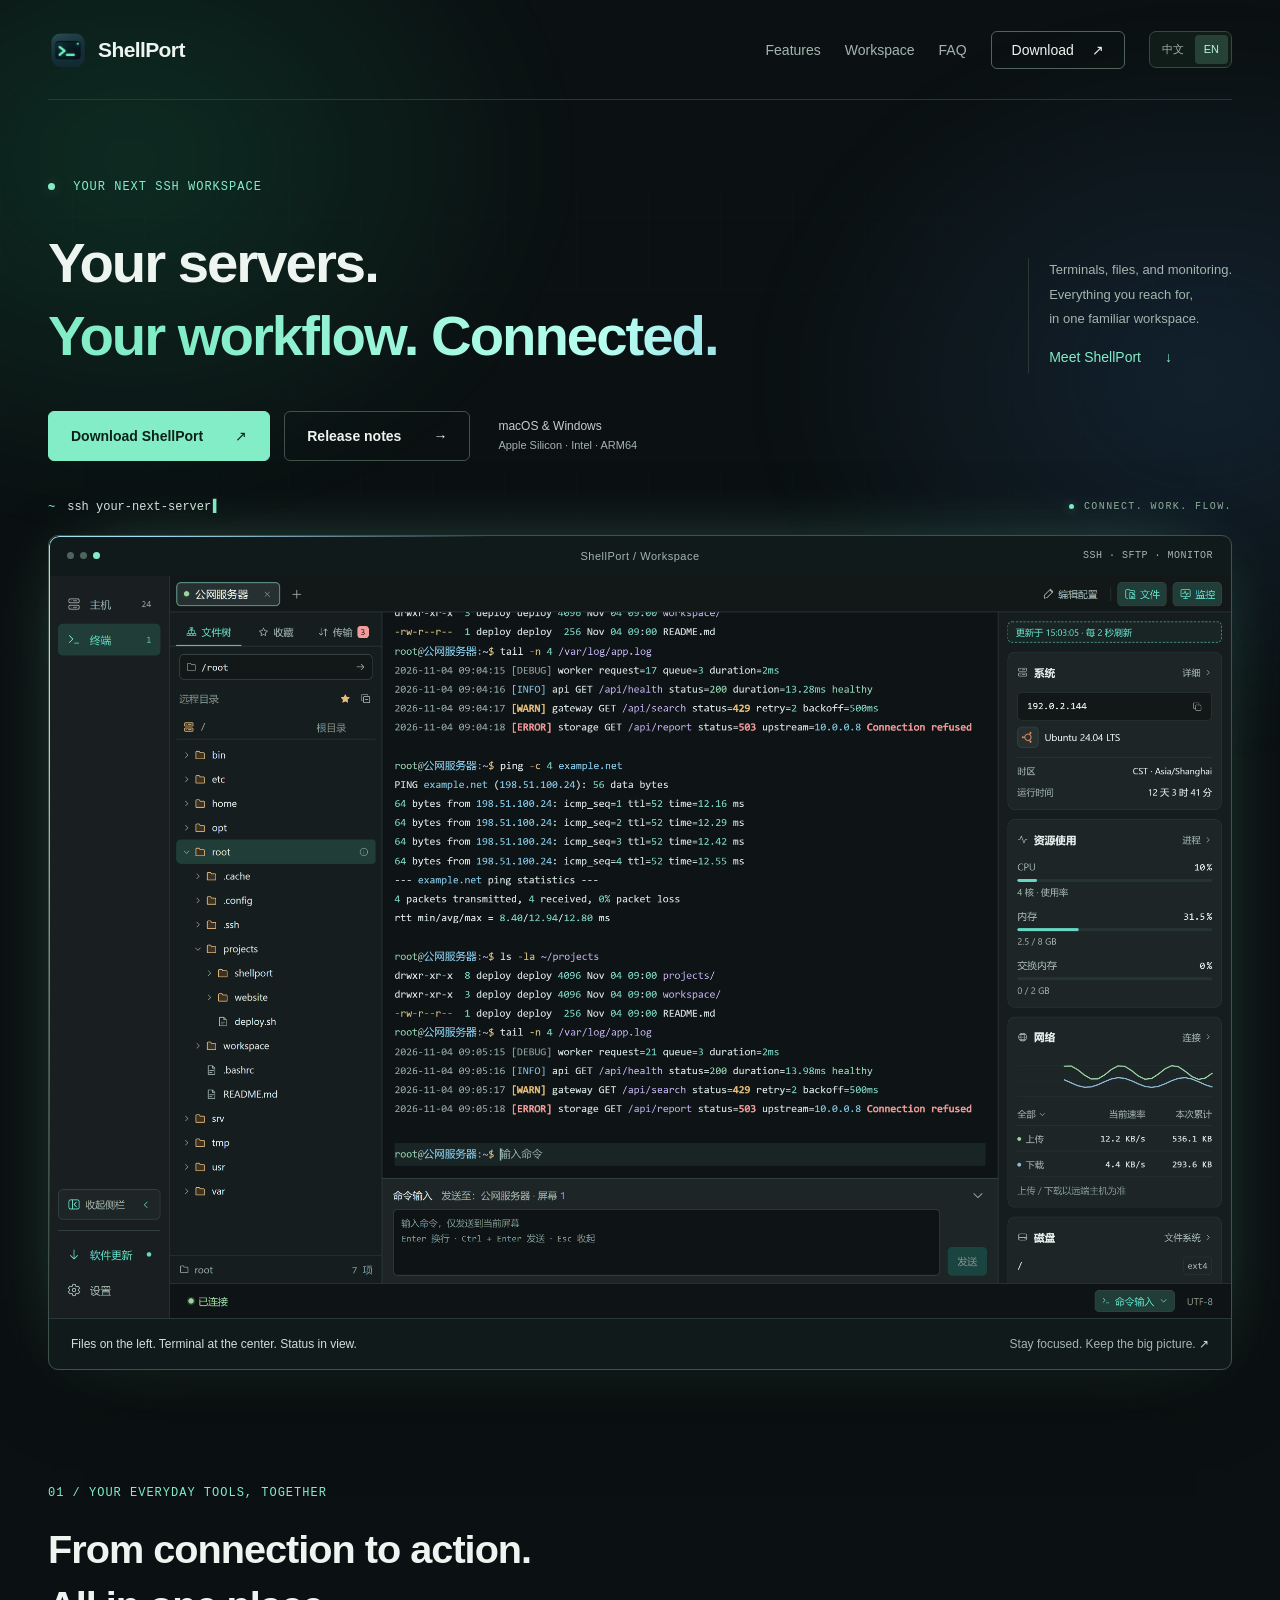
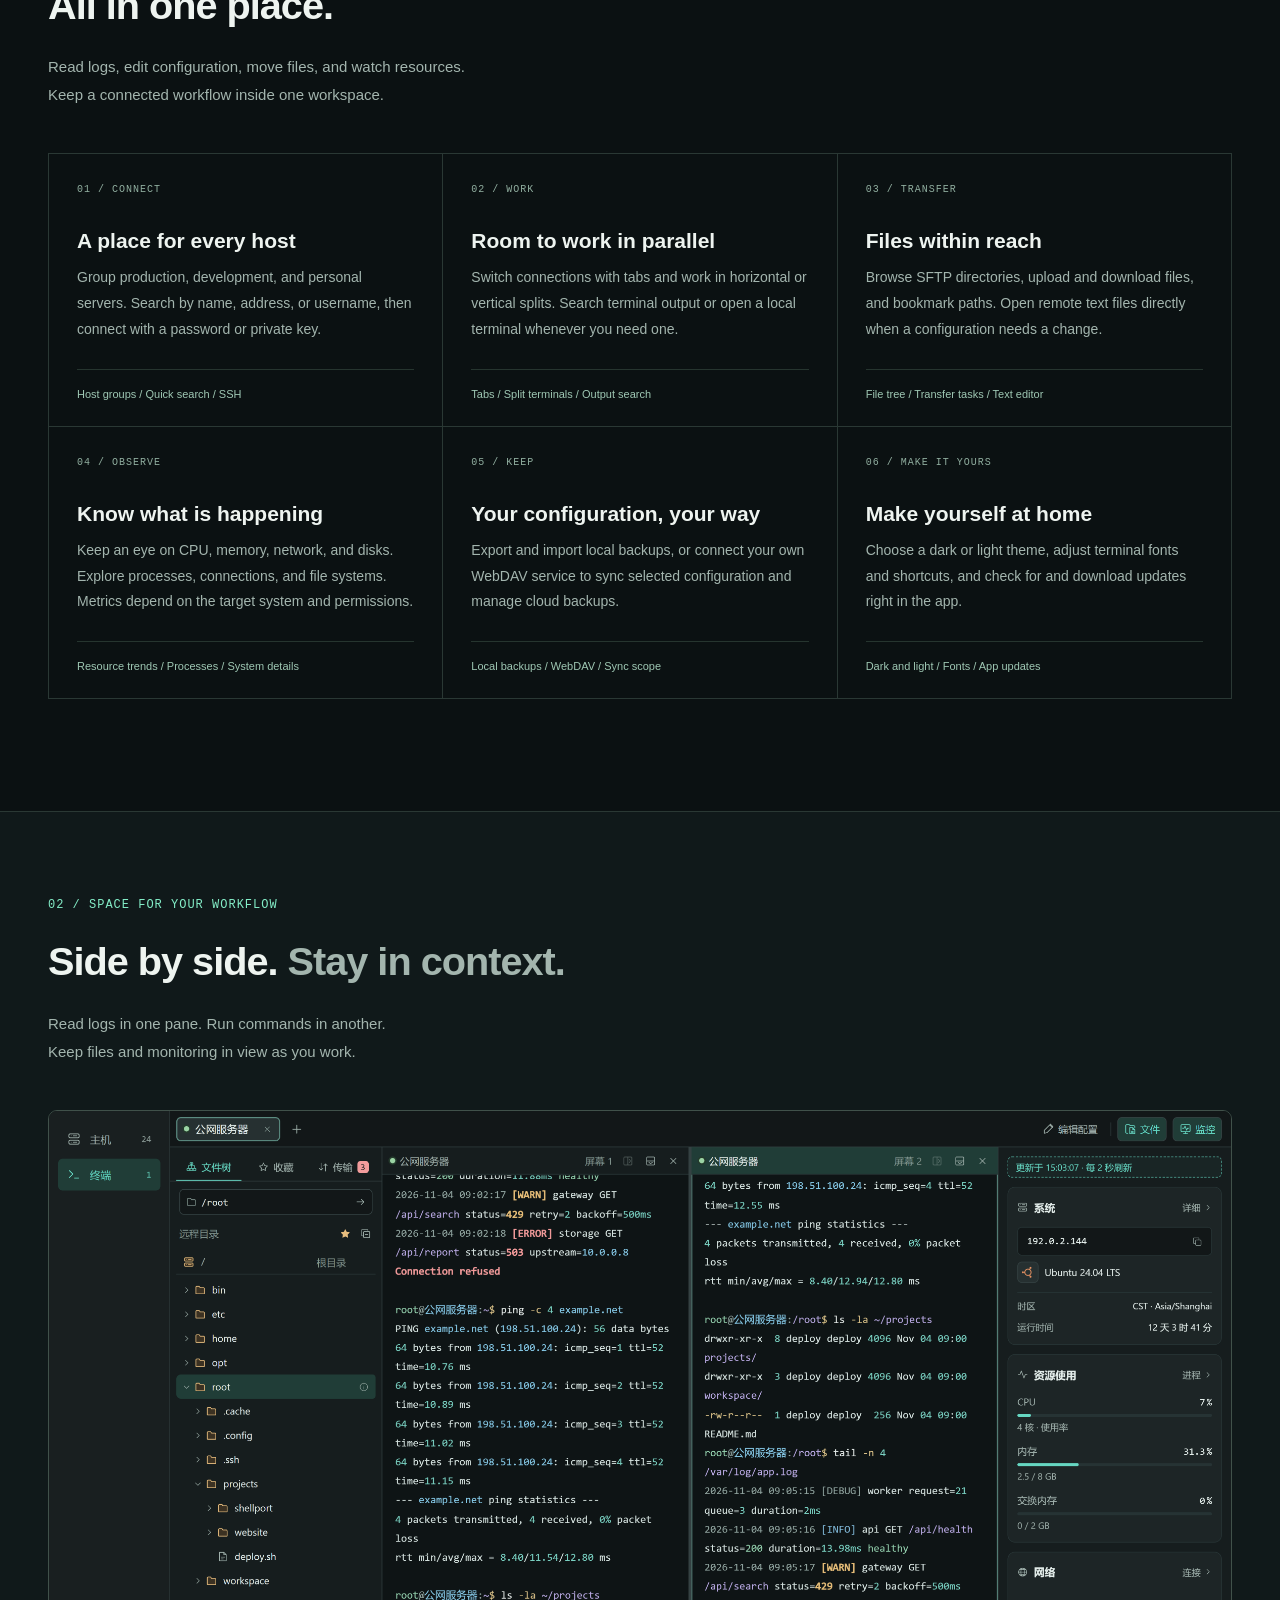
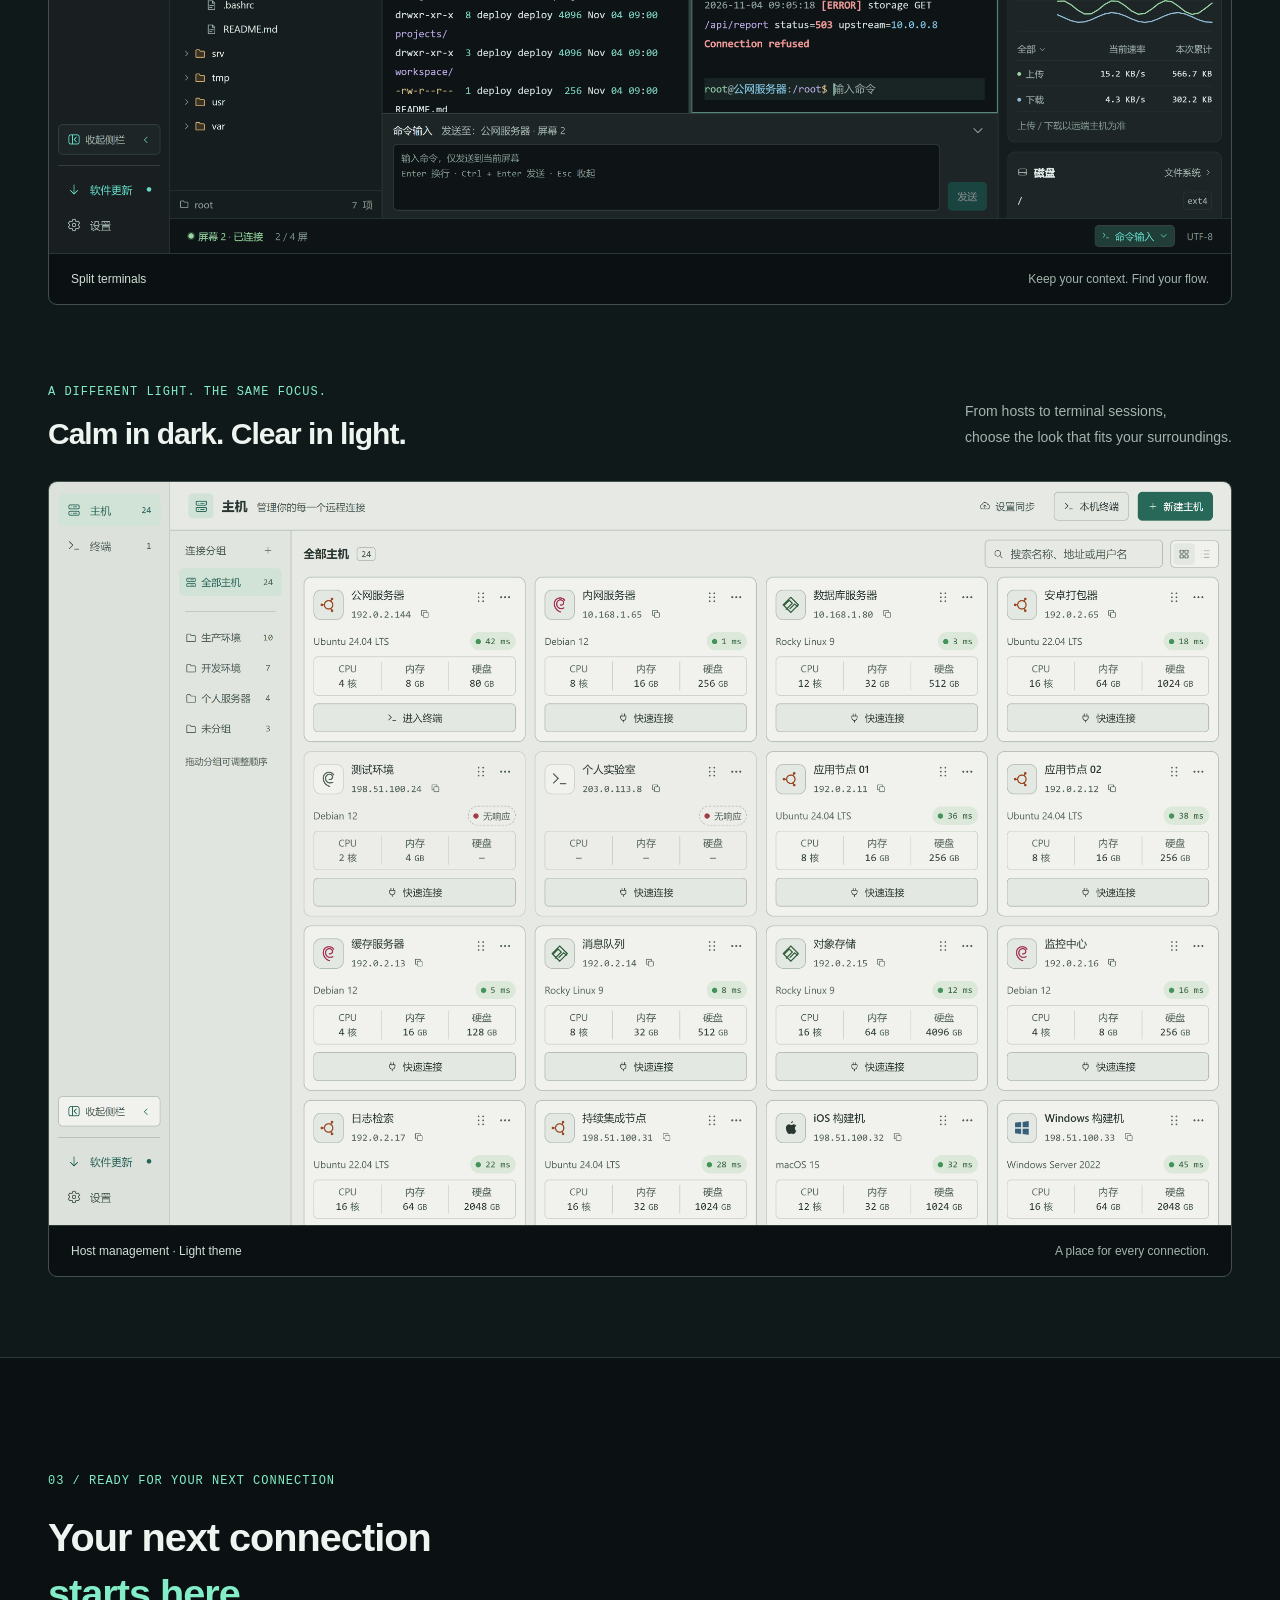
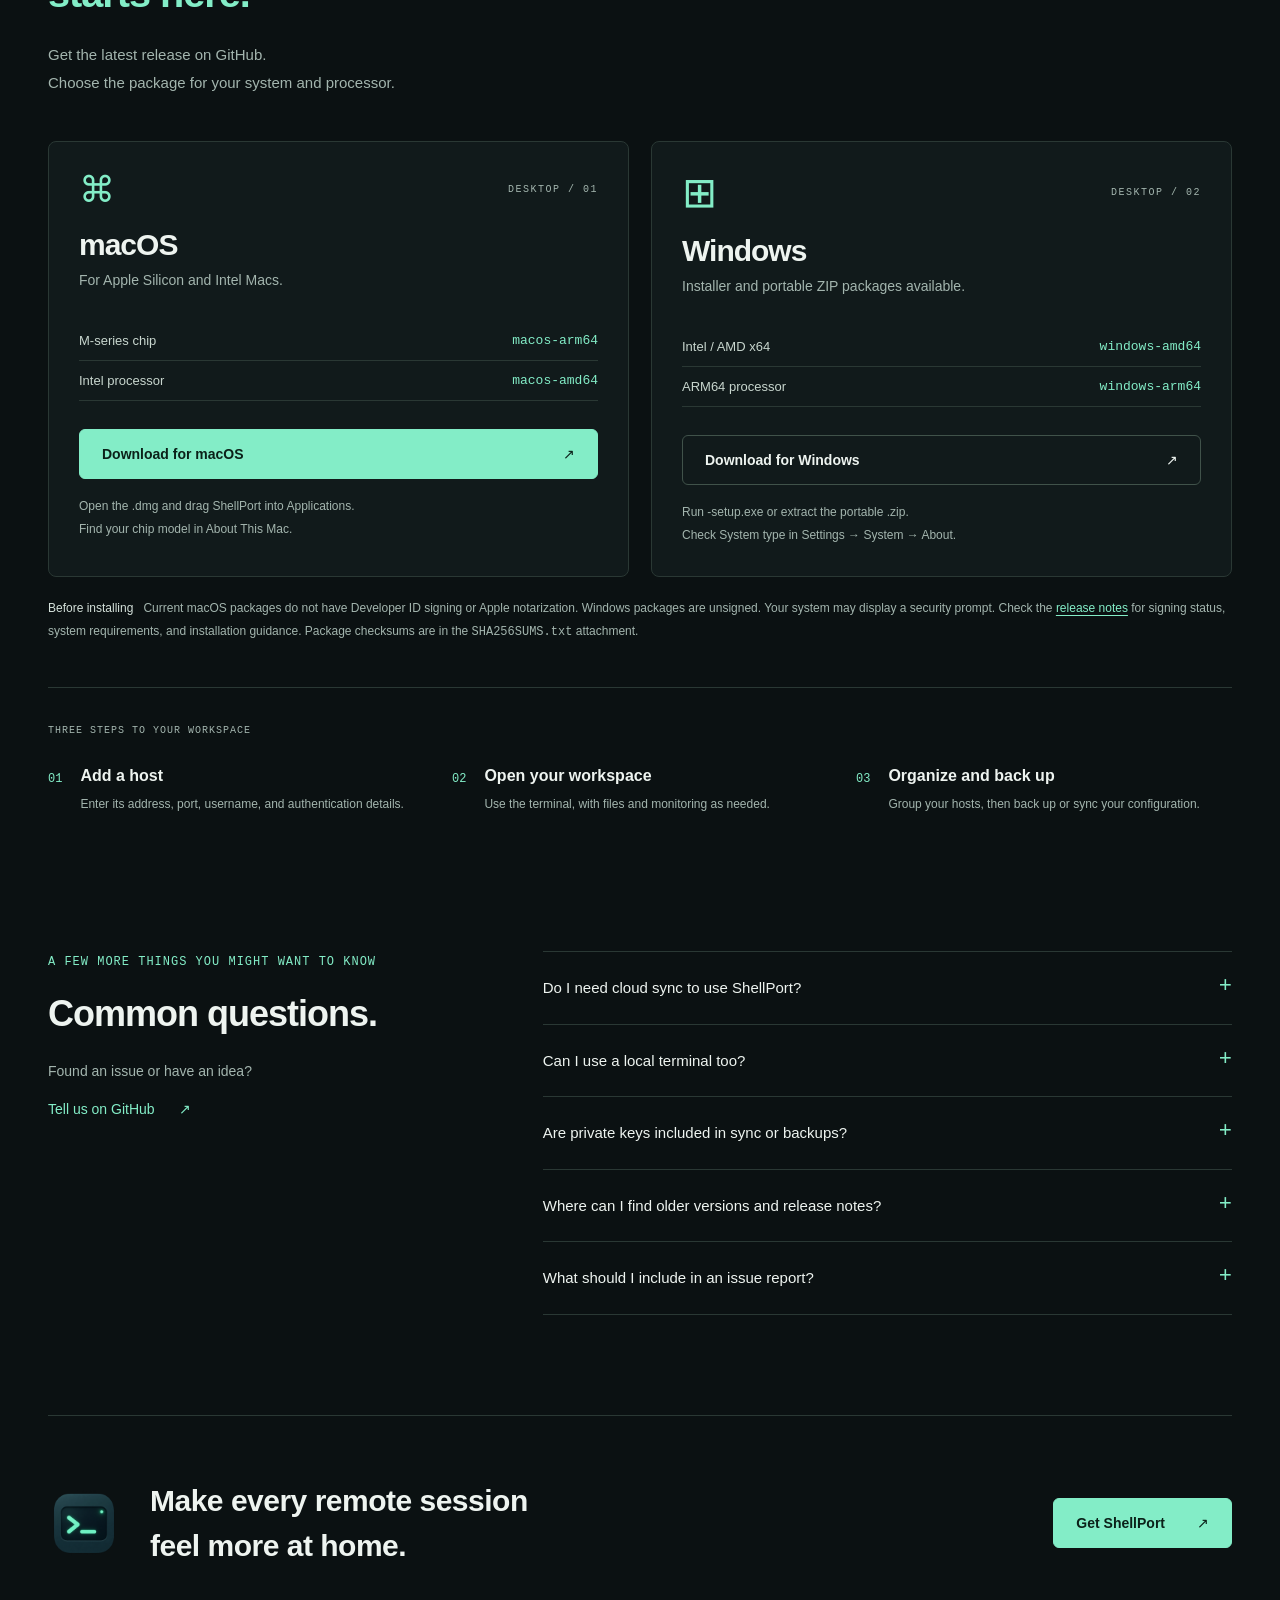
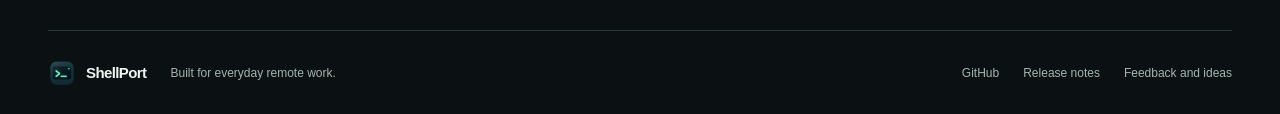
==== site/en.html @ 121ec44f "feat: add English product pages and interactive visual effects" ====
<!doctype html>
<html lang="en">
<head>
  <meta charset="utf-8">
  <meta name="viewport" content="width=device-width, initial-scale=1">
  <meta name="color-scheme" content="dark">
  <meta name="theme-color" content="#0b1112">
  <meta name="description" content="ShellPort is an SSH desktop client for macOS and Windows. Bring terminals, SFTP files, and system monitoring into one workspace.">
  <meta property="og:type" content="website">
  <meta property="og:title" content="ShellPort · Your servers. Your workflow. Connected.">
  <meta property="og:description" content="Terminals, files, and system monitoring in one SSH workspace. For macOS and Windows.">
  <meta property="og:image" content="https://conghuahuadan.github.io/ShellPort/assets/workspace.webp">
  <meta property="og:url" content="https://conghuahuadan.github.io/ShellPort/en.html">
  <title>ShellPort · Your servers. Your workflow. Connected.</title>
  <link rel="icon" type="image/png" href="assets/appicon.png">
  <link rel="stylesheet" href="styles.css">
  <link rel="alternate" hreflang="zh-CN" href="https://conghuahuadan.github.io/ShellPort/">
  <link rel="alternate" hreflang="en" href="https://conghuahuadan.github.io/ShellPort/en.html">
  <script src="effects.js" defer></script>
</head>
<body>
  <div class="ambient" aria-hidden="true"><span class="aurora aurora-one"></span><span class="aurora aurora-two"></span><div class="ambient-grid"></div><canvas id="signal-field"></canvas></div>
  <div class="reading-progress" aria-hidden="true"></div>
  <a class="skip-link" href="#main">Skip to content</a>
  <header class="header wrap">
    <a class="brand" href="#" aria-label="ShellPort home"><img src="assets/appicon.png" width="40" height="40" alt=""><span>ShellPort</span></a>
    <nav aria-label="Main navigation">
      <a href="#features">Features</a><a href="#workspace">Workspace</a><a href="#faq">FAQ</a><a class="nav-download" href="#download">Download <span aria-hidden="true">↗</span></a>
      <div class="locale-switch" role="group" aria-label="Page language"><a href="index.html" lang="zh-CN" hreflang="zh-CN">中文</a><a href="en.html" lang="en" hreflang="en" aria-current="page">EN</a></div>
    </nav>
  </header>
  <main id="main">
    <section class="hero wrap" aria-labelledby="hero-title">
      <p class="eyebrow"><span class="status-dot" aria-hidden="true"></span> YOUR NEXT SSH WORKSPACE</p>
      <div class="hero-heading">
        <h1 id="hero-title">Your servers.<br><span>Your workflow. Connected.</span></h1>
        <div class="hero-aside"><p>Terminals, files, and monitoring.<br> Everything you reach for,<br> in one familiar workspace.</p><a class="text-link" href="#workspace">Meet ShellPort <span aria-hidden="true">↓</span></a></div>
      </div>
      <div class="hero-actions">
        <a class="button primary" href="https://github.com/conghuahuadan/ShellPort/releases/latest">Download ShellPort <span aria-hidden="true">↗</span></a>
        <a class="button secondary" href="https://github.com/conghuahuadan/ShellPort/releases">Release notes <span aria-hidden="true">→</span></a>
        <p class="platforms">macOS &amp; Windows <span>Apple Silicon · Intel · ARM64</span></p>
      </div>
      <div class="connection-line" aria-hidden="true"><span class="prompt-mark">~</span><code id="connection-command">ssh your-next-server</code><span class="typing-cursor">▍</span><span class="connection-label"><i></i> CONNECT. WORK. FLOW.</span></div>
      <figure class="hero-figure">
        <div class="frame-top"><span><i></i><i></i><i></i></span><span>ShellPort / Workspace</span><span class="frame-tag">SSH · SFTP · MONITOR</span></div>
        <a href="assets/workspace.webp" aria-label="View the full terminal workspace screenshot"><img src="assets/workspace.webp" width="1560" height="980" alt="ShellPort dark workspace with a file tree, SSH terminal, and system monitoring side by side" fetchpriority="high"></a>
        <figcaption><span>Files on the left. Terminal at the center. Status in view.</span><span>Stay focused. Keep the big picture. <span aria-hidden="true">↗</span></span></figcaption>
      </figure>
    </section>
    <section id="features" class="features wrap section" aria-labelledby="features-title">
      <div class="section-heading"><p class="eyebrow">01 / YOUR EVERYDAY TOOLS, TOGETHER</p><h2 id="features-title">From connection to action.<br>All in one place.</h2><p>Read logs, edit configuration, move files, and watch resources.<br>Keep a connected workflow inside one workspace.</p></div>
      <div class="feature-grid">
        <article><span class="feature-number">01 / CONNECT</span><h3>A place for every host</h3><p>Group production, development, and personal servers. Search by name, address, or username, then connect with a password or private key.</p><span class="feature-foot">Host groups / Quick search / SSH</span></article>
        <article><span class="feature-number">02 / WORK</span><h3>Room to work in parallel</h3><p>Switch connections with tabs and work in horizontal or vertical splits. Search terminal output or open a local terminal whenever you need one.</p><span class="feature-foot">Tabs / Split terminals / Output search</span></article>
        <article><span class="feature-number">03 / TRANSFER</span><h3>Files within reach</h3><p>Browse SFTP directories, upload and download files, and bookmark paths. Open remote text files directly when a configuration needs a change.</p><span class="feature-foot">File tree / Transfer tasks / Text editor</span></article>
        <article><span class="feature-number">04 / OBSERVE</span><h3>Know what is happening</h3><p>Keep an eye on CPU, memory, network, and disks. Explore processes, connections, and file systems. Metrics depend on the target system and permissions.</p><span class="feature-foot">Resource trends / Processes / System details</span></article>
        <article><span class="feature-number">05 / KEEP</span><h3>Your configuration, your way</h3><p>Export and import local backups, or connect your own WebDAV service to sync selected configuration and manage cloud backups.</p><span class="feature-foot">Local backups / WebDAV / Sync scope</span></article>
        <article><span class="feature-number">06 / MAKE IT YOURS</span><h3>Make yourself at home</h3><p>Choose a dark or light theme, adjust terminal fonts and shortcuts, and check for and download updates right in the app.</p><span class="feature-foot">Dark and light / Fonts / App updates</span></article>
      </div>
    </section>
    <section id="workspace" class="showcase section" aria-labelledby="workspace-title">
      <div class="wrap">
        <div class="section-heading"><p class="eyebrow">02 / SPACE FOR YOUR WORKFLOW</p><h2 id="workspace-title">Side by side.<span> Stay in context.</span></h2><p>Read logs in one pane. Run commands in another.<br>Keep files and monitoring in view as you work.</p></div>
        <figure class="screenshot"><a href="assets/split-terminal.webp" aria-label="View the full split terminal screenshot"><img src="assets/split-terminal.webp" width="1560" height="980" alt="Two SSH terminals sharing a file tree and resource monitoring panels" loading="lazy" decoding="async"></a><figcaption><span>Split terminals</span><span>Keep your context. Find your flow.</span></figcaption></figure>
        <div class="light-intro"><div><p class="eyebrow">A DIFFERENT LIGHT. THE SAME FOCUS.</p><h2>Calm in dark. Clear in light.</h2></div><p>From hosts to terminal sessions,<br> choose the look that fits your surroundings.</p></div>
        <figure class="screenshot"><a href="assets/hosts-light.webp" aria-label="View the full light theme host management screenshot"><img src="assets/hosts-light.webp" width="1560" height="980" alt="Host management in the light theme, with environment groups, search, and system information cards" loading="lazy" decoding="async"></a><figcaption><span>Host management · Light theme</span><span>A place for every connection.</span></figcaption></figure>
      </div>
    </section>
    <section id="download" class="download wrap section" aria-labelledby="download-title">
      <div class="section-heading"><p class="eyebrow">03 / READY FOR YOUR NEXT CONNECTION</p><h2 id="download-title">Your next connection<br><span>starts here.</span></h2><p>Get the latest release on GitHub.<br>Choose the package for your system and processor.</p></div>
      <div class="download-grid">
        <article class="download-card"><div class="download-card-heading"><span class="os-symbol" aria-hidden="true">⌘</span><span class="small-label">DESKTOP / 01</span></div><h3>macOS</h3><p>For Apple Silicon and Intel Macs.</p><dl><div><dt>M-series chip</dt><dd>macos-arm64</dd></div><div><dt>Intel processor</dt><dd>macos-amd64</dd></div></dl><a class="button primary" href="https://github.com/conghuahuadan/ShellPort/releases/latest">Download for macOS <span aria-hidden="true">↗</span></a><p class="download-hint">Open the .dmg and drag ShellPort into Applications.<br>Find your chip model in About This Mac.</p></article>
        <article class="download-card"><div class="download-card-heading"><span class="os-symbol windows-symbol" aria-hidden="true">⊞</span><span class="small-label">DESKTOP / 02</span></div><h3>Windows</h3><p>Installer and portable ZIP packages available.</p><dl><div><dt>Intel / AMD x64</dt><dd>windows-amd64</dd></div><div><dt>ARM64 processor</dt><dd>windows-arm64</dd></div></dl><a class="button secondary" href="https://github.com/conghuahuadan/ShellPort/releases/latest">Download for Windows <span aria-hidden="true">↗</span></a><p class="download-hint">Run -setup.exe or extract the portable .zip.<br>Check System type in Settings → System → About.</p></article>
      </div>
      <p class="install-note"><strong>Before installing</strong>Current macOS packages do not have Developer ID signing or Apple notarization. Windows packages are unsigned. Your system may display a security prompt. Check the <a href="https://github.com/conghuahuadan/ShellPort/releases/latest">release notes</a> for signing status, system requirements, and installation guidance. Package checksums are in the <code>SHA256SUMS.txt</code> attachment.</p>
      <div class="quick-start"><p class="eyebrow">THREE STEPS TO YOUR WORKSPACE</p><ol><li><span>01</span><div><h3>Add a host</h3><p>Enter its address, port, username, and authentication details.</p></div></li><li><span>02</span><div><h3>Open your workspace</h3><p>Use the terminal, with files and monitoring as needed.</p></div></li><li><span>03</span><div><h3>Organize and back up</h3><p>Group your hosts, then back up or sync your configuration.</p></div></li></ol></div>
    </section>
    <section id="faq" class="faq wrap section" aria-labelledby="faq-title">
      <div><p class="eyebrow">A FEW MORE THINGS YOU MIGHT WANT TO KNOW</p><h2 id="faq-title">Common questions.</h2><p class="faq-aside">Found an issue or have an idea?<br><a class="text-link" href="https://github.com/conghuahuadan/ShellPort/issues">Tell us on GitHub <span aria-hidden="true">↗</span></a></p></div>
      <div class="faq-list">
        <details><summary>Do I need cloud sync to use ShellPort?</summary><p>No. Add hosts and use the terminal without configuring sync. WebDAV is optional: connect your own service and choose what to sync when you need it.</p></details>
        <details><summary>Can I use a local terminal too?</summary><p>Yes. Open a local terminal from the hosts page without creating an SSH host. Remote servers still connect over SSH.</p></details>
        <details><summary>Are private keys included in sync or backups?</summary><p>No. Locally saved SSH private keys are excluded from exported backups and cloud sync. Add them again on a new device. Login passwords follow your selected scope. Backups contain configuration such as host addresses, so keep them safe.</p></details>
        <details><summary>Where can I find older versions and release notes?</summary><p>Find past versions, release notes, and packages in <a href="https://github.com/conghuahuadan/ShellPort/releases">Releases</a>. You can also share issues and ideas on GitHub.</p></details>
        <details><summary>What should I include in an issue report?</summary><p>Include your operating system, processor architecture, ShellPort version, reproduction steps, and expected and actual results. Screenshots or sanitized logs help. Do not upload passwords, private keys, databases, local encryption key files, or unsanitized logs.</p></details>
      </div>
    </section>
    <section class="closing wrap"><img src="assets/appicon.png" width="72" height="72" alt="" loading="lazy"><h2>Make every remote session<br>feel more at home.</h2><a class="button primary" href="https://github.com/conghuahuadan/ShellPort/releases/latest">Get ShellPort <span aria-hidden="true">↗</span></a></section>
  </main>
  <footer class="footer wrap"><a class="brand" href="#"><img src="assets/appicon.png" width="28" height="28" alt=""><span>ShellPort</span></a><p>Built for everyday remote work.</p><nav aria-label="Footer navigation"><a href="https://github.com/conghuahuadan/ShellPort">GitHub</a><a href="https://github.com/conghuahuadan/ShellPort/releases">Release notes</a><a href="https://github.com/conghuahuadan/ShellPort/issues">Feedback and ideas</a></nav></footer>
</body>
</html>
---- site/styles.css ----
/* The palette follows the application icon; fonts and assets stay local. */
:root {
  color-scheme: dark;
  --bg: #0b1112;
  --panel: #111a1b;
  --text: #eef4f0;
  --muted: #a3b5ae;
  --mint: #83edc7;
  --line: #2a3834;
  font-family: "Segoe UI", "PingFang SC", "Microsoft YaHei", sans-serif;
  background: var(--bg);
  color: var(--text);
  font-synthesis: none;
}
* { box-sizing: border-box; }
html { scroll-behavior: smooth; scroll-padding-top: 30px; }
body { margin: 0; }
a { color: inherit; text-decoration: none; }
a, summary { -webkit-tap-highlight-color: transparent; }
a:focus-visible, summary:focus-visible { outline: 3px solid var(--mint); outline-offset: 6px; }
::selection { background: var(--mint); color: var(--bg); }
img { max-width: 100%; height: auto; display: block; }
p { line-height: 1.85; margin: 0; }
h1, h2, h3 { margin: 0; font-weight: 600; }
figure { margin: 0; }
.wrap { width: min(1200px, calc(100% - 96px)); margin-inline: auto; }
.skip-link { position: absolute; top: -100px; left: 20px; z-index: 10; padding: 12px 20px; background: var(--mint); color: var(--bg); }
.skip-link:focus { top: 12px; }
.header { height: 100px; display: flex; align-items: center; justify-content: space-between; border-bottom: 1px solid var(--line); }
.brand { display: inline-flex; align-items: center; gap: 10px; font-size: 21px; font-weight: 650; letter-spacing: -.6px; }
.header nav, .footer nav { display: flex; align-items: center; gap: 32px; font-size: 14px; }
.header nav a, .footer nav a { color: var(--muted); transition: color .18s; }
.header nav a:hover, .footer nav a:hover { color: var(--mint); }
.header nav .nav-download { color: var(--text); border: 1px solid #50645b; padding: 10px 20px; border-radius: 6px; }
.nav-download span { padding-left: 14px; }
.hero { padding-top: 76px; }
.eyebrow, .small-label, .feature-number { font-family: "Cascadia Code", Consolas, "PingFang SC", "Microsoft YaHei", monospace; font-size: 12px; letter-spacing: 1.5px; color: var(--mint); }
.status-dot { width: 7px; height: 7px; border-radius: 50%; background: var(--mint); display: inline-block; margin-right: 10px; box-shadow: 0 0 14px #83edc740; }
.hero-heading { display: flex; justify-content: space-between; align-items: flex-end; gap: 40px; margin: 28px 0 38px; }
h1 { font-size: clamp(42px, 4.8vw, 68px); line-height: 1.3; letter-spacing: -2.5px; }
h1 span, .download h2 span { color: var(--mint); }
.hero-aside { padding: 0 0 8px 28px; border-left: 1px solid var(--line); color: var(--muted); font-size: 15px; }
.text-link { display: inline-flex; align-items: center; gap: 24px; color: var(--mint); font-size: 14px; }
.hero-aside .text-link { margin-top: 18px; }
.text-link:hover { text-decoration: underline; text-underline-offset: 5px; }
.hero-actions { display: flex; align-items: center; gap: 14px; }
.button { display: inline-flex; justify-content: space-between; align-items: center; gap: 32px; min-height: 50px; border-radius: 6px; padding: 13px 22px; font-size: 14px; font-weight: 600; transition: background .18s, border-color .18s, transform .18s; }
.button:hover { transform: translateY(-2px); }
.primary { background: var(--mint); color: #0b2119; border: 1px solid var(--mint); }
.primary:hover { background: #a5f6d9; border-color: #a5f6d9; }
.secondary { border: 1px solid #40524a; background: transparent; color: var(--text); }
.secondary:hover { background: #192821; border-color: #6b8b7a; }
.platforms { color: #c1d0c9; font-size: 12px; padding-left: 14px; line-height: 1.7; }
.platforms span { display: block; font-size: 11px; color: var(--muted); }
.hero-figure { margin-top: 52px; border: 1px solid #40534a; border-radius: 10px; overflow: hidden; box-shadow: 0 26px 90px -35px #000, 0 0 75px -45px #83edc7; background: var(--panel); }
.frame-top { display: flex; justify-content: space-between; align-items: center; padding: 14px 18px; color: var(--muted); font-size: 11px; letter-spacing: .5px; }
.frame-top > span:first-child { display: flex; gap: 6px; min-width: 130px; }
.frame-top i { width: 7px; height: 7px; background: #50645c; border-radius: 50%; }
.frame-top i:last-child { background: var(--mint); }
.frame-tag { font-family: Consolas, monospace; font-size: 10px; }
.hero-figure img, .screenshot img { width: 100%; }
figcaption { display: flex; justify-content: space-between; gap: 20px; color: var(--muted); font-size: 12px; padding: 18px 22px; }
.hero-figure figcaption { border-top: 1px solid var(--line); }
figcaption span:first-child { color: #d1ded7; }
.section { padding-top: 112px; padding-bottom: 24px; }
.section-heading { margin-bottom: 44px; }
.section-heading h2 { font-size: clamp(30px, 3.1vw, 44px); line-height: 1.4; letter-spacing: -1px; margin-top: 18px; }
.section-heading > p:last-child { color: var(--muted); font-size: 15px; margin-top: 20px; }
.feature-grid { display: grid; grid-template-columns: repeat(3, 1fr); border-top: 1px solid var(--line); border-left: 1px solid var(--line); }
.feature-grid article { padding: 30px 28px 26px; border-right: 1px solid var(--line); border-bottom: 1px solid var(--line); display: flex; flex-direction: column; }
.feature-number { color: #91afa0; font-size: 10px; letter-spacing: 1px; }
.feature-grid h3 { margin-top: 34px; font-size: 22px; }
.feature-grid p { font-size: 14px; color: var(--muted); margin-top: 12px; margin-bottom: 26px; }
.feature-foot { font-size: 11px; color: #9fc8b4; margin-top: auto; padding-top: 18px; border-top: 1px solid #26352f; }
.showcase { margin-top: 88px; padding-top: 82px; padding-bottom: 80px; background: #10191a; border-top: 1px solid var(--line); border-bottom: 1px solid var(--line); }
.showcase .section-heading h2 span { color: var(--muted); }
.screenshot { border: 1px solid #40514a; border-radius: 9px; overflow: hidden; background: var(--bg); }
.screenshot figcaption { border-top: 1px solid var(--line); }
.light-intro { display: flex; justify-content: space-between; align-items: flex-end; gap: 32px; margin: 76px 0 30px; }
.light-intro h2 { font-size: 30px; letter-spacing: -1px; margin-top: 14px; }
.light-intro > p { color: var(--muted); font-size: 14px; }
.download-grid { display: grid; grid-template-columns: 1fr 1fr; gap: 22px; }
.download-card { border: 1px solid var(--line); border-radius: 8px; padding: 30px; background: var(--panel); }
.download-card-heading { display: flex; align-items: center; justify-content: space-between; }
.os-symbol { font-size: 36px; line-height: 1; color: var(--mint); }
.windows-symbol { font-size: 42px; }
.small-label { font-size: 10px; color: var(--muted); }
.download-card h3 { font-size: 30px; letter-spacing: -1px; margin-top: 20px; }
.download-card > p { color: var(--muted); font-size: 14px; margin-top: 6px; }
.download-card dl { margin: 28px 0; font-size: 13px; }
.download-card dl div { display: flex; justify-content: space-between; gap: 12px; padding: 12px 0; border-bottom: 1px solid var(--line); }
.download-card dt { color: #c8d6ce; }
.download-card dd { margin: 0; color: var(--mint); font-family: Consolas, monospace; }
.download-card .button { width: 100%; }
.download-card .download-hint { font-size: 12px; margin-top: 16px; }
.install-note { color: var(--muted); font-size: 12px; padding: 20px 0; line-height: 1.9; }
.install-note strong { font-weight: 500; color: #d4e1da; margin-right: 10px; }
.install-note a, .faq-list a { color: var(--mint); text-decoration: underline; text-underline-offset: 3px; }
code { font-family: Consolas, monospace; overflow-wrap: anywhere; }
.quick-start { border-top: 1px solid var(--line); margin-top: 24px; padding-top: 34px; }
.quick-start .eyebrow { color: var(--muted); font-size: 10px; }
.quick-start ol { list-style: none; padding: 0; margin: 26px 0 0; display: grid; grid-template-columns: repeat(3, 1fr); gap: 28px; }
.quick-start li { display: flex; gap: 18px; align-items: flex-start; }
.quick-start li > span { font: 12px Consolas, monospace; color: var(--mint); padding-top: 5px; }
.quick-start h3 { font-size: 16px; }
.quick-start li p { color: var(--muted); font-size: 12px; margin-top: 8px; }
.faq { display: grid; grid-template-columns: 1fr 1.6fr; gap: 64px; padding-bottom: 100px; }
.faq h2 { font-size: 36px; margin-top: 20px; letter-spacing: -1px; }
.faq-aside { font-size: 14px; color: var(--muted); margin-top: 24px; }
.faq-aside .text-link { margin-top: 12px; }
.faq-list details { border-bottom: 1px solid var(--line); }
.faq-list details:first-child { border-top: 1px solid var(--line); }
summary { cursor: pointer; list-style: none; padding: 23px 30px 23px 0; position: relative; line-height: 1.7; font-size: 15px; }
summary::-webkit-details-marker { display: none; }
summary::after { content: "+"; position: absolute; right: 0; top: 22px; color: var(--mint); font: 22px Consolas, monospace; }
details[open] summary::after { content: "−"; }
.faq-list details p { font-size: 14px; color: var(--muted); padding: 0 26px 24px 0; }
.closing { padding-block: 62px; border-top: 1px solid var(--line); display: flex; align-items: center; justify-content: space-between; gap: 30px; }
.closing h2 { font-size: 30px; line-height: 1.5; margin-right: auto; letter-spacing: -.5px; }
.footer { padding: 28px 0; border-top: 1px solid var(--line); display: flex; align-items: center; justify-content: space-between; gap: 24px; }
.footer .brand { font-size: 15px; }
.footer p { font-size: 12px; color: var(--muted); margin-right: auto; }
.footer nav { font-size: 12px; gap: 24px; }
@media (min-width: 1500px) { .wrap { width: min(1320px, calc(100% - 128px)); } }
@media (max-width: 1000px) {
  .wrap { width: calc(100% - 56px); }
  .hero-heading { align-items: flex-start; }
  h1 { font-size: 48px; }
  .hero-aside { padding-left: 20px; font-size: 13px; }
  .hero-actions { flex-wrap: wrap; }
  .feature-grid { grid-template-columns: repeat(2, 1fr); }
  .faq { gap: 36px; grid-template-columns: 1fr 1.5fr; }
  .closing h2 { font-size: 25px; }
  .footer p { display: none; }
}
@media (max-width: 700px) {
  html { scroll-padding-top: 20px; }
  .wrap { width: calc(100% - 36px); }
  .header { height: 78px; }
  .brand { font-size: 19px; gap: 6px; }
  .brand img { width: 34px; height: 34px; }
  .header nav { gap: 16px; font-size: 12px; }
  .header nav a[href="#workspace"], .header nav a[href="#faq"] { display: none; }
  .header nav .nav-download { padding: 8px 12px; }
  .nav-download span { padding-left: 5px; }
  .hero { padding-top: 44px; }
  .eyebrow { font-size: 10px; letter-spacing: 1px; }
  .hero-heading { display: block; margin: 24px 0 26px; }
  h1 { font-size: clamp(32px, 7.8vw, 52px); line-height: 1.45; letter-spacing: -1.5px; }
  .hero-aside { margin-top: 24px; border: 0; padding: 0; font-size: 14px; }
  .hero-aside p br { display: none; }
  .hero-aside .text-link { display: none; }
  .hero-actions { gap: 10px; }
  .button { min-height: 48px; padding: 12px 16px; gap: 18px; font-size: 13px; }
  .platforms { padding-left: 0; width: 100%; margin-top: 6px; }
  .platforms span { display: inline; margin-left: 8px; }
  .hero-figure { margin-top: 30px; border-radius: 6px; }
  .frame-top { padding: 10px 12px; font-size: 9px; }
  .frame-top > span:first-child { min-width: 40px; }
  .frame-tag { display: none; }
  figcaption { font-size: 10px; padding: 12px; gap: 10px; }
  figcaption span:last-child { display: none; }
  .section { padding-top: 72px; }
  .section-heading { margin-bottom: 30px; }
  .section-heading h2 { font-size: 30px; }
  .section-heading > p:last-child { font-size: 14px; }
  .feature-grid { grid-template-columns: 1fr; }
  .feature-grid article { padding: 24px; }
  .feature-grid h3 { margin-top: 22px; font-size: 20px; }
  .showcase { margin-top: 48px; padding-top: 56px; padding-bottom: 48px; }
  .showcase .section-heading h2 span { display: block; }
  .light-intro { display: block; margin-top: 48px; }
  .light-intro h2 { font-size: 26px; }
  .light-intro > p { margin-top: 14px; }
  .light-intro > p br { display: none; }
  .download-grid { grid-template-columns: 1fr; gap: 16px; }
  .download-card { padding: 24px; }
  .quick-start ol { grid-template-columns: 1fr; gap: 24px; }
  .faq { grid-template-columns: 1fr; gap: 30px; padding-bottom: 56px; }
  .faq h2 { font-size: 30px; }
  .faq-aside { margin-top: 16px; }
  .closing { flex-wrap: wrap; padding-block: 36px; gap: 20px; }
  .closing > img { width: 56px; height: 56px; }
  .closing h2 { font-size: 22px; }
  .closing .button { width: 100%; }
  .footer { flex-wrap: wrap; gap: 20px; padding-block: 24px; }
  .footer nav { gap: 20px; }
}
@media (prefers-reduced-motion: reduce) {
  html { scroll-behavior: auto; }
  *, *::before, *::after { transition: none !important; }
  .button:hover { transform: none; }
}

/* Language navigation works without a script or a browser language redirect. */
.header nav { gap: 24px; }
.locale-switch { display: flex; align-items: center; gap: 2px; padding: 3px; border: 1px solid #354b40; border-radius: 7px; background: #101c17; }
.header nav .locale-switch a { padding: 6px 9px; border-radius: 4px; font-size: 11px; line-height: 1.5; white-space: nowrap; }
.header nav .locale-switch a[aria-current="page"] { background: #264236; color: #b6f6da; }
html[lang="en"] h1 { font-size: clamp(38px, 4.4vw, 64px); letter-spacing: -2px; }
html[lang="en"] .hero-heading { gap: 28px; }
html[lang="en"] .hero-heading h1 { max-width: 850px; min-width: 0; }
html[lang="en"] .hero-aside { flex-shrink: 0; font-size: 13px; padding-left: 20px; }
html[lang="en"] .feature-grid h3 { font-size: 21px; }
html[lang="en"] .eyebrow { letter-spacing: 1px; }

/* Ambient light and a sparse connection field stay behind all content. */
body { position: relative; isolation: isolate; }
.ambient { position: absolute; inset: 0 0 auto; height: 1180px; overflow: hidden; z-index: -1; pointer-events: none; }
.aurora { position: absolute; display: block; width: 900px; height: 740px; border-radius: 50%; filter: blur(35px); will-change: transform; }
.aurora-one { top: -210px; left: -320px; background: radial-gradient(ellipse, #20d68b24, #20d68b00 67%); animation: aurora-drift 18s ease-in-out infinite alternate; }
.aurora-two { top: 10px; right: -370px; background: radial-gradient(ellipse, #438ded22, #438ded00 68%); animation: aurora-drift 23s ease-in-out -9s infinite alternate-reverse; }
.ambient-grid { position: absolute; inset: 0; opacity: .23; background-image: linear-gradient(#4d80631c 1px, transparent 1px), linear-gradient(90deg, #4d80631c 1px, transparent 1px); background-size: 72px 72px; mask-image: linear-gradient(transparent, #000 18%, transparent 80%); }
#signal-field { width: 100%; height: 900px; position: absolute; top: 90px; left: 0; opacity: .75; }
.reading-progress { position: fixed; z-index: 20; left: 0; top: 0; width: 100%; height: 2px; background: linear-gradient(90deg, #56d4a5, #98ffdb, #7db9f0); box-shadow: 0 0 12px #83edc777; transform: scaleX(var(--reading-progress, 0)); transform-origin: left; pointer-events: none; }
@keyframes aurora-drift { from { transform: translate3d(0, 0, 0) scale(1); } to { transform: translate3d(110px, 70px, 0) scale(1.12); } }
@keyframes spectrum { 0%, 100% { background-position: 0% 50%; } 50% { background-position: 100% 50%; } }
@supports (background-clip: text) {
  h1 span { background: linear-gradient(110deg, #83edc7 10%, #b7fff0 35%, #8acfe8 48%, #83edc7 68%); background-size: 240% 100%; background-clip: text; -webkit-background-clip: text; color: transparent; animation: spectrum 10s ease-in-out infinite; }
}

.connection-line { display: flex; align-items: center; gap: 12px; color: #d6e9df; font: 12px "Cascadia Code", Consolas, monospace; padding-top: 36px; min-height: 56px; }
.prompt-mark { color: var(--mint); }
.connection-line code { white-space: pre; }
.typing-cursor { color: var(--mint); margin-left: -10px; animation: cursor-blink 1.1s step-end infinite; }
.connection-label { margin-left: auto; display: flex; align-items: center; gap: 10px; font-size: 10px; letter-spacing: 1.4px; color: #8fae9e; }
.connection-label i { width: 5px; height: 5px; background: var(--mint); border-radius: 50%; box-shadow: 0 0 9px #83edc766; }
.hero-figure { margin-top: 18px; position: relative; }
@keyframes cursor-blink { 50% { opacity: 0; } }

/* The moving light follows the frame; the screenshot itself stays untouched. */
@property --beam-angle { syntax: '<angle>'; inherits: false; initial-value: 0deg; }
.hero-figure::before { content: ""; position: absolute; z-index: 2; inset: 0; padding: 1px; border-radius: inherit; background: conic-gradient(from var(--beam-angle), transparent 0deg, transparent 240deg, #83edc7 290deg, #a4def7 310deg, transparent 340deg); mask: linear-gradient(#000 0 0) content-box, linear-gradient(#000 0 0); mask-composite: exclude; pointer-events: none; animation: frame-orbit 10s linear infinite; }
@keyframes frame-orbit { to { --beam-angle: 360deg; } }
.motion-paused .aurora, .motion-paused h1 span, .motion-paused .typing-cursor, .motion-paused .hero-figure::before { animation-play-state: paused; }

.feature-grid article, .download-card { position: relative; overflow: hidden; isolation: isolate; }
.feature-grid article > *, .download-card > * { position: relative; z-index: 1; }
.feature-grid article::before, .download-card::before { content: ""; position: absolute; inset: 0; background: radial-gradient(400px circle at var(--pointer-x, 50%) var(--pointer-y, 50%), #83edc714, transparent 65%); opacity: 0; transition: opacity .3s; pointer-events: none; }
@media (hover: hover) and (pointer: fine) {
  .feature-grid article:hover::before, .download-card:hover::before { opacity: 1; }
  .feature-grid article:hover .feature-number, .download-card:hover .small-label { color: var(--mint); }
  .button { position: relative; overflow: hidden; isolation: isolate; }
  .button::before { content: ""; position: absolute; inset: -50% -30%; background: linear-gradient(110deg, transparent 35%, #ffffff30 50%, transparent 65%); transform: translateX(-100%); transition: transform .7s; pointer-events: none; }
  .button:hover::before { transform: translateX(100%); }
}
.motion-ready [data-reveal] { opacity: 0; transform: translateY(24px); transition: opacity .7s var(--reveal-delay, 0ms), transform .7s cubic-bezier(.2,.7,.2,1) var(--reveal-delay, 0ms); }
.motion-ready [data-reveal].is-visible { opacity: 1; transform: none; }

@media (max-width: 1100px) {
  .header nav { gap: 16px; }
  html[lang="en"] .hero-heading { flex-wrap: wrap; }
  html[lang="en"] .hero-aside { border: 0; padding-left: 0; }
  html[lang="en"] .hero-aside br { display: none; }
  html[lang="en"] .hero-aside .text-link { margin-top: 10px; }
}
@media (max-width: 767px) {
  #signal-field { display: none; }
  .aurora { width: 600px; height: 550px; filter: blur(20px); }
  .aurora-one { left: -350px; }
  .aurora-two { right: -360px; }
}
@media (max-width: 700px) {
  .header nav { gap: 10px; }
  .header nav a[href="#features"] { display: none; }
  .header nav .nav-download { padding: 8px 10px; }
  .header nav .locale-switch a { padding: 5px 6px; font-size: 10px; }
  .locale-switch { padding: 2px; }
  .connection-line { padding-top: 24px; font-size: 11px; gap: 10px; }
  .connection-label { display: none; }
  .hero-figure { margin-top: 14px; }
  html[lang="en"] h1 { font-size: clamp(32px, 7.5vw, 52px); letter-spacing: -1px; }
  html[lang="en"] .hero-aside { margin-top: 20px; }
  html[lang="en"] .hero-actions .button { padding-inline: 13px; gap: 12px; }
  html[lang="en"] .platforms span { margin-left: 0; display: block; }
  html[lang="en"] .download-card dl div { flex-wrap: wrap; }
  .connection-line code { min-width: 0; overflow: hidden; }
}
@media (max-width: 360px) {
  .brand { font-size: 17px; }
  .header .brand img { width: 30px; height: 30px; }
  html[lang="en"] .hero-actions .button { font-size: 12px; padding-inline: 12px; gap: 8px; }
}
@media (prefers-reduced-motion: reduce) {
  *, *::before, *::after { animation: none !important; transition: none !important; }
  .motion-ready [data-reveal] { opacity: 1; transform: none; }
  .aurora { will-change: auto; }
  #signal-field { display: none; }
  .button:hover { transform: none; }
}
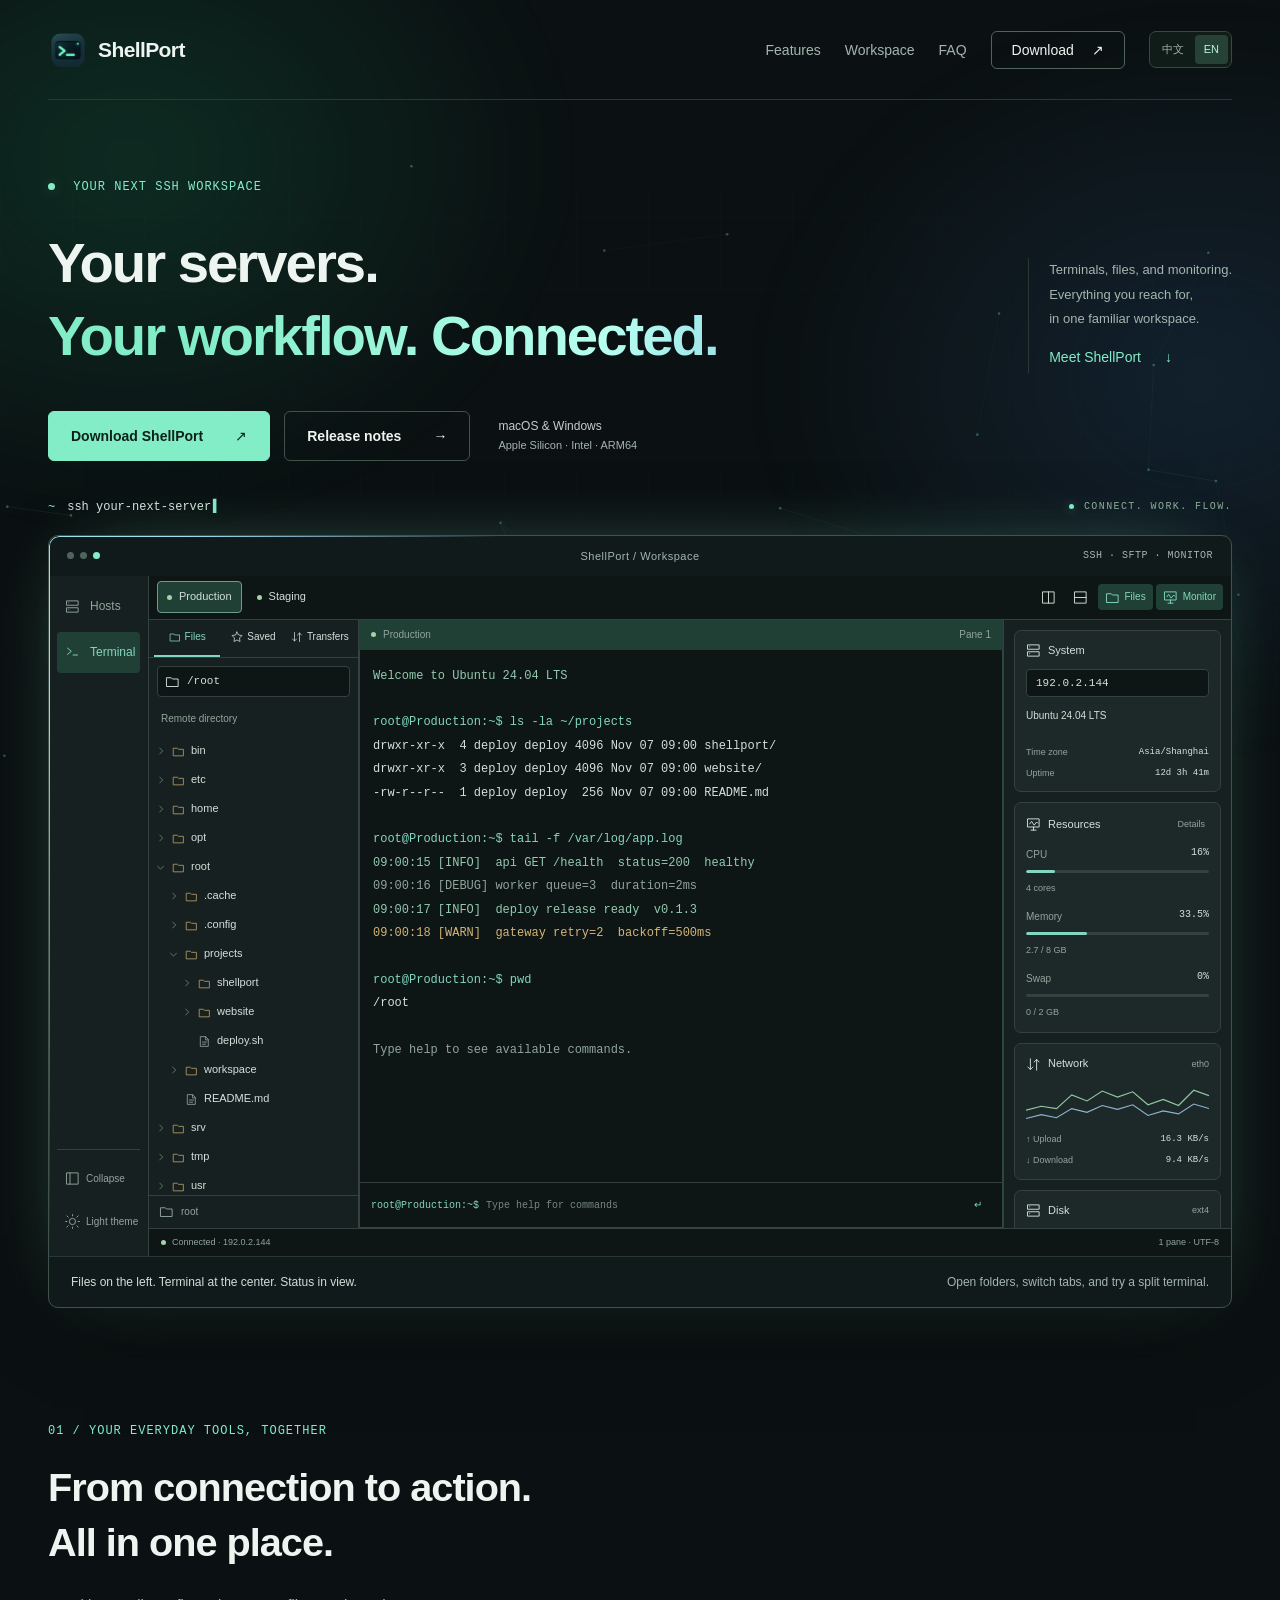
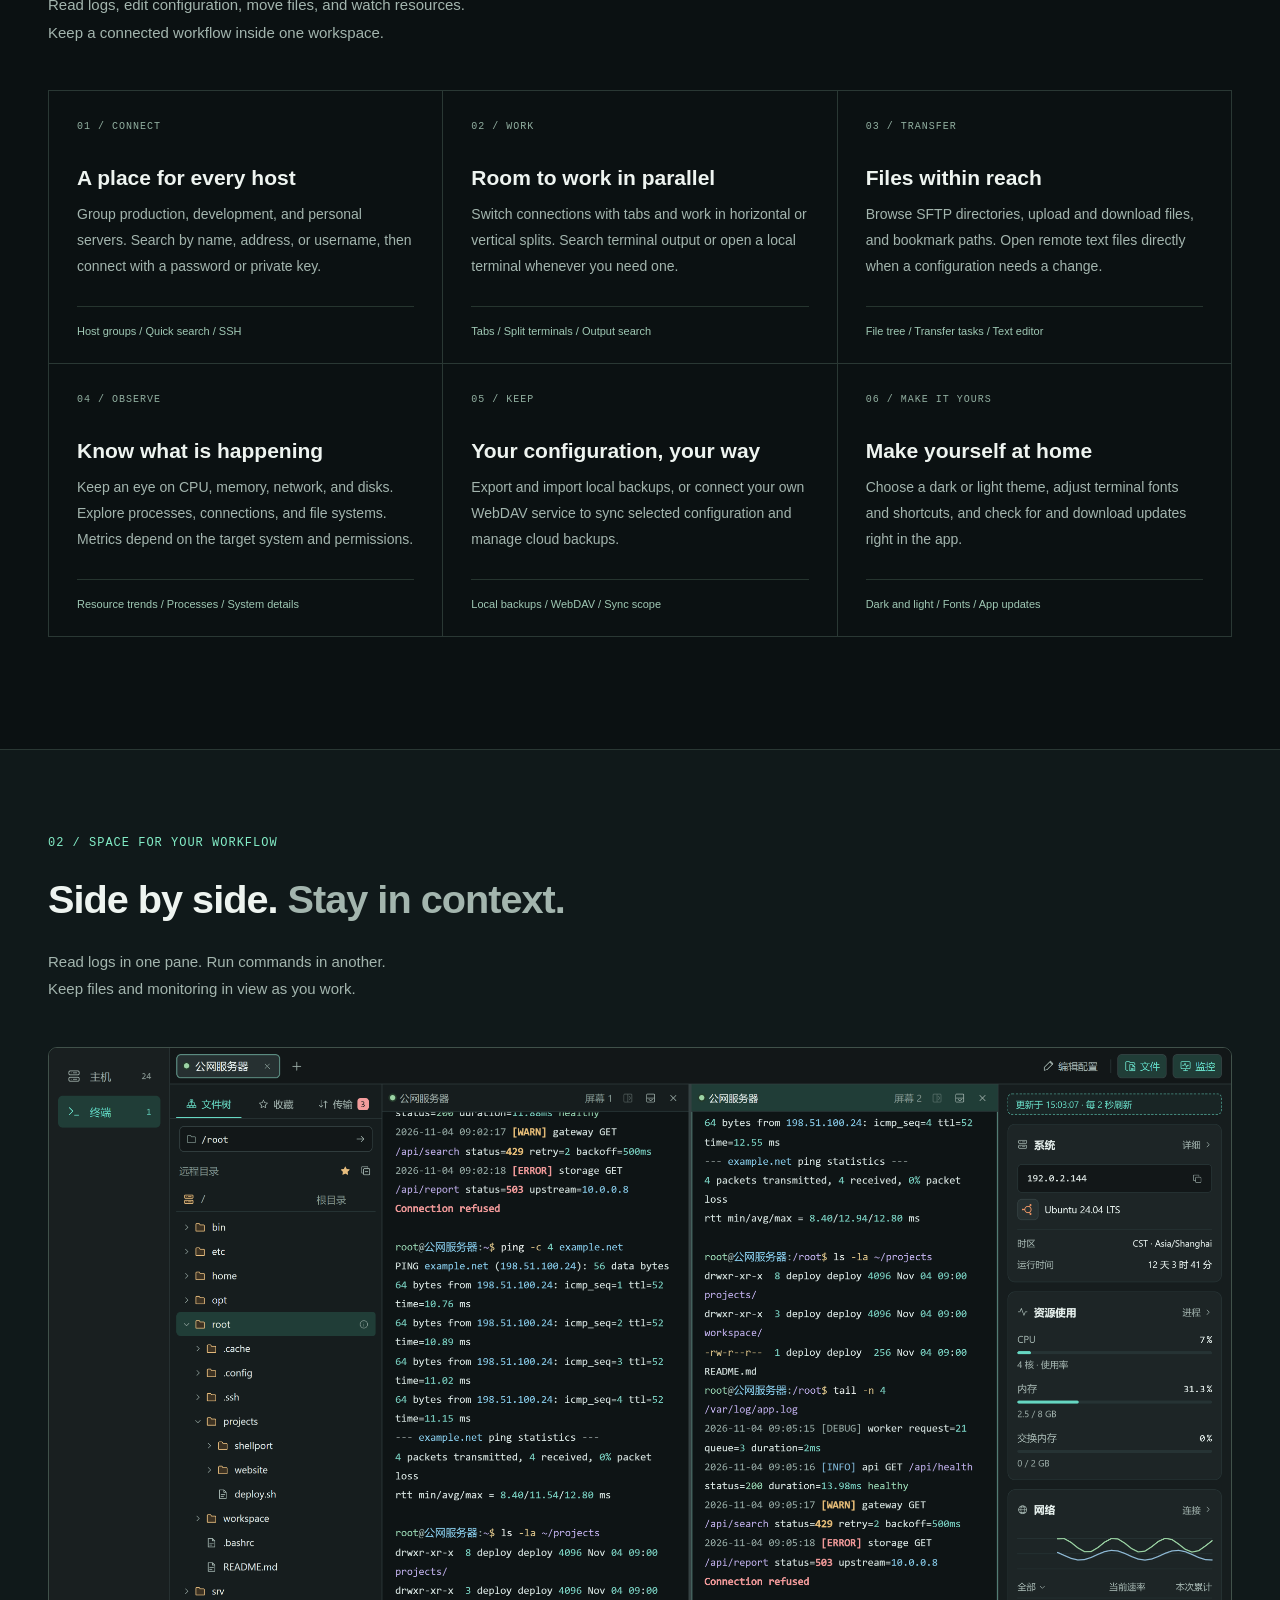
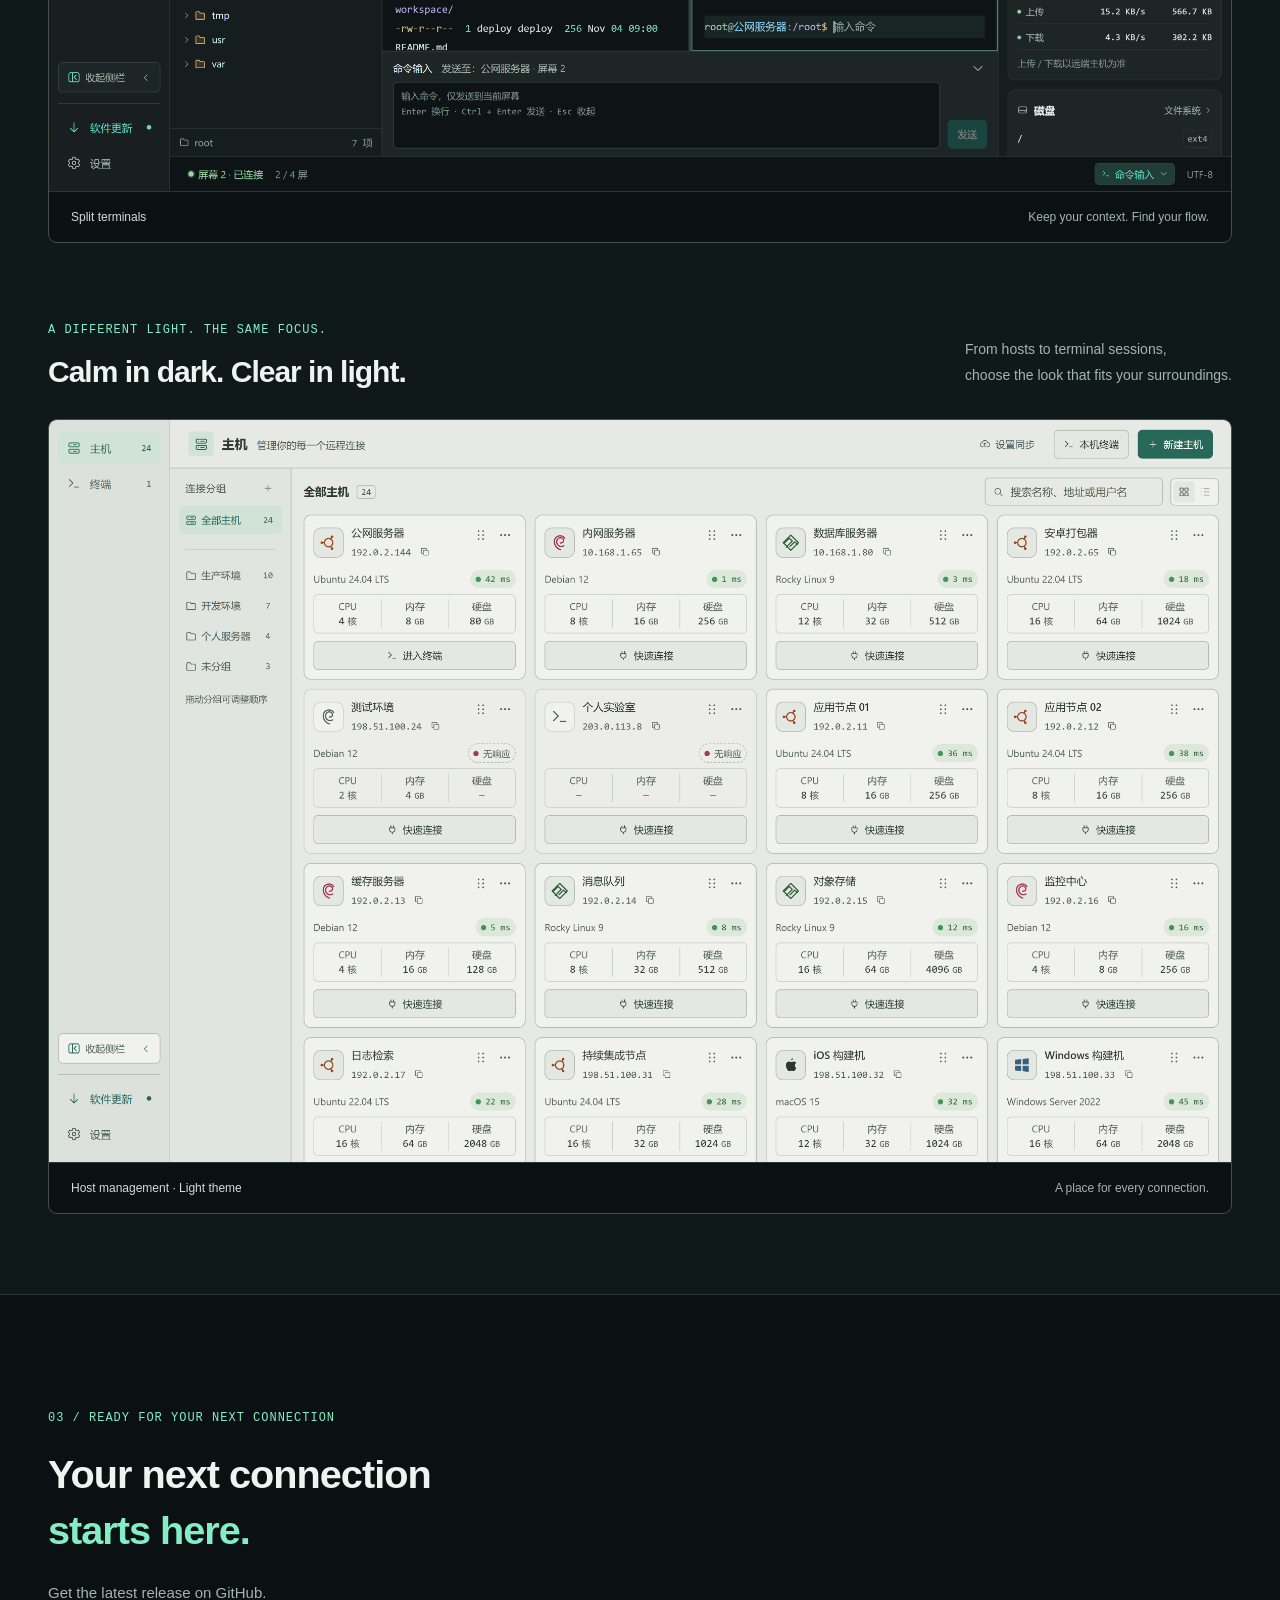
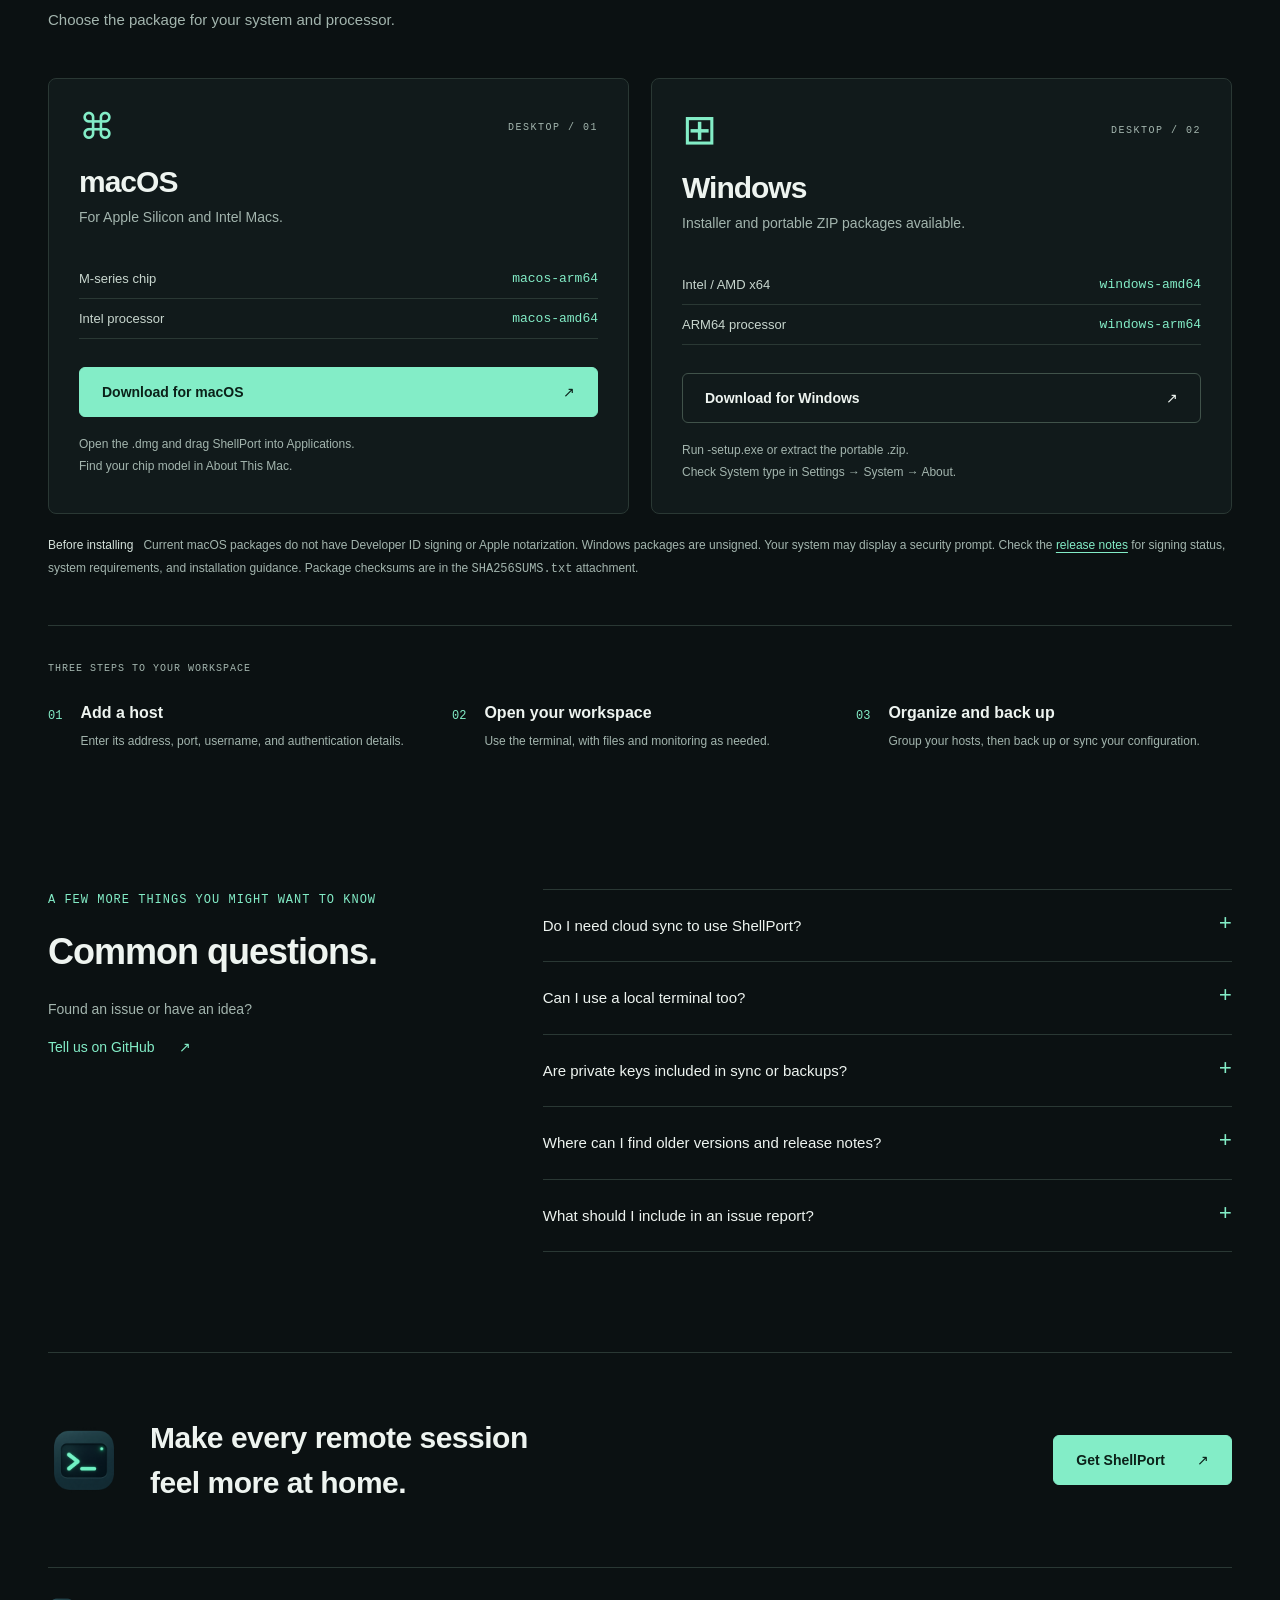
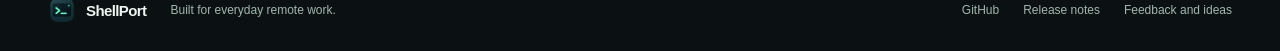
==== commit 266d5b06: "feat: add interactive workspace and simplify screenshot interactions" ====
--- a/site/en.html
+++ b/site/en.html
@@ -14,9 +14,11 @@
   <title>ShellPort · Your servers. Your workflow. Connected.</title>
   <link rel="icon" type="image/png" href="assets/appicon.png">
   <link rel="stylesheet" href="styles.css">
+  <link rel="stylesheet" href="workspace.css">
   <link rel="alternate" hreflang="zh-CN" href="https://conghuahuadan.github.io/ShellPort/">
   <link rel="alternate" hreflang="en" href="https://conghuahuadan.github.io/ShellPort/en.html">
   <script src="effects.js" defer></script>
+  <script src="workspace.js" defer></script>
 </head>
 <body>
   <div class="ambient" aria-hidden="true"><span class="aurora aurora-one"></span><span class="aurora aurora-two"></span><div class="ambient-grid"></div><canvas id="signal-field"></canvas></div>
@@ -44,8 +46,8 @@
       <div class="connection-line" aria-hidden="true"><span class="prompt-mark">~</span><code id="connection-command">ssh your-next-server</code><span class="typing-cursor">▍</span><span class="connection-label"><i></i> CONNECT. WORK. FLOW.</span></div>
       <figure class="hero-figure">
         <div class="frame-top"><span><i></i><i></i><i></i></span><span>ShellPort / Workspace</span><span class="frame-tag">SSH · SFTP · MONITOR</span></div>
-        <a href="assets/workspace.webp" aria-label="View the full terminal workspace screenshot"><img src="assets/workspace.webp" width="1560" height="980" alt="ShellPort dark workspace with a file tree, SSH terminal, and system monitoring side by side" fetchpriority="high"></a>
-        <figcaption><span>Files on the left. Terminal at the center. Status in view.</span><span>Stay focused. Keep the big picture. <span aria-hidden="true">↗</span></span></figcaption>
+        <div id="interactive-workspace" class="workspace-stage"><img src="assets/workspace.webp" width="1560" height="980" alt="ShellPort dark workspace with a file tree, SSH terminal, and system monitoring side by side" fetchpriority="high"></div>
+        <figcaption><span>Files on the left. Terminal at the center. Status in view.</span><span>Open folders, switch tabs, and try a split terminal.</span></figcaption>
       </figure>
     </section>
     <section id="features" class="features wrap section" aria-labelledby="features-title">
@@ -62,9 +64,9 @@
     <section id="workspace" class="showcase section" aria-labelledby="workspace-title">
       <div class="wrap">
         <div class="section-heading"><p class="eyebrow">02 / SPACE FOR YOUR WORKFLOW</p><h2 id="workspace-title">Side by side.<span> Stay in context.</span></h2><p>Read logs in one pane. Run commands in another.<br>Keep files and monitoring in view as you work.</p></div>
-        <figure class="screenshot"><a href="assets/split-terminal.webp" aria-label="View the full split terminal screenshot"><img src="assets/split-terminal.webp" width="1560" height="980" alt="Two SSH terminals sharing a file tree and resource monitoring panels" loading="lazy" decoding="async"></a><figcaption><span>Split terminals</span><span>Keep your context. Find your flow.</span></figcaption></figure>
+        <figure class="screenshot"><img src="assets/split-terminal.webp" width="1560" height="980" alt="Two SSH terminals sharing a file tree and resource monitoring panels" loading="lazy" decoding="async"><figcaption><span>Split terminals</span><span>Keep your context. Find your flow.</span></figcaption></figure>
         <div class="light-intro"><div><p class="eyebrow">A DIFFERENT LIGHT. THE SAME FOCUS.</p><h2>Calm in dark. Clear in light.</h2></div><p>From hosts to terminal sessions,<br> choose the look that fits your surroundings.</p></div>
-        <figure class="screenshot"><a href="assets/hosts-light.webp" aria-label="View the full light theme host management screenshot"><img src="assets/hosts-light.webp" width="1560" height="980" alt="Host management in the light theme, with environment groups, search, and system information cards" loading="lazy" decoding="async"></a><figcaption><span>Host management · Light theme</span><span>A place for every connection.</span></figcaption></figure>
+        <figure class="screenshot"><img src="assets/hosts-light.webp" width="1560" height="980" alt="Host management in the light theme, with environment groups, search, and system information cards" loading="lazy" decoding="async"><figcaption><span>Host management · Light theme</span><span>A place for every connection.</span></figcaption></figure>
       </div>
     </section>
     <section id="download" class="download wrap section" aria-labelledby="download-title">
--- a/site/styles.css
+++ b/site/styles.css
@@ -240,9 +240,6 @@
 @media (hover: hover) and (pointer: fine) {
   .feature-grid article:hover::before, .download-card:hover::before { opacity: 1; }
   .feature-grid article:hover .feature-number, .download-card:hover .small-label { color: var(--mint); }
-  .button { position: relative; overflow: hidden; isolation: isolate; }
-  .button::before { content: ""; position: absolute; inset: -50% -30%; background: linear-gradient(110deg, transparent 35%, #ffffff30 50%, transparent 65%); transform: translateX(-100%); transition: transform .7s; pointer-events: none; }
-  .button:hover::before { transform: translateX(100%); }
 }
 .motion-ready [data-reveal] { opacity: 0; transform: translateY(24px); transition: opacity .7s var(--reveal-delay, 0ms), transform .7s cubic-bezier(.2,.7,.2,1) var(--reveal-delay, 0ms); }
 .motion-ready [data-reveal].is-visible { opacity: 1; transform: none; }
--- a/site/workspace.css
+++ b/site/workspace.css
@@ -0,0 +1,182 @@
+/* All workspace styles are scoped to the interactive hero. */
+.workspace-stage { --ws-bg: #0d1515; --ws-panel: #172020; --ws-raised: #1d2828; --ws-line: #34413e; --ws-text: #d3e0d9; --ws-muted: #91a59b; --ws-accent: #83d6bf; --ws-selected: #203f35; --ws-hover: #23302b; background: var(--ws-bg); color: var(--ws-text); }
+.workspace-stage[data-theme="light"] { --ws-bg: #f1f4ef; --ws-panel: #e4eae3; --ws-raised: #edf1eb; --ws-line: #c1cdc0; --ws-text: #263c30; --ws-muted: #5e7264; --ws-accent: #227762; --ws-selected: #d3e7d9; --ws-hover: #dee9dd; }
+.ws-shell { display: grid; grid-template-columns: 100px minmax(0, 1fr); height: 680px; font: 12px/1.6 "Segoe UI", "PingFang SC", "Microsoft YaHei", sans-serif; text-align: left; }
+.ws-shell *, .ws-shell *::before, .ws-shell *::after { box-sizing: border-box; }
+.ws-shell button, .ws-shell input { font: inherit; }
+.ws-shell button { appearance: none; background: transparent; color: inherit; border: 0; padding: 0; cursor: pointer; border-radius: 4px; }
+.ws-shell button:hover { background: var(--ws-hover); }
+.ws-shell button:focus-visible, .ws-shell input:focus-visible, .ws-output:focus-visible { outline: 2px solid var(--ws-accent); outline-offset: -2px; }
+.ws-shell svg { width: 15px; height: 15px; flex-shrink: 0; }
+.ws-shell button svg { pointer-events: none; }
+.ws-nav { display: flex; flex-direction: column; justify-content: space-between; padding: 10px 8px; background: var(--ws-panel); border-right: 1px solid var(--ws-line); }
+.ws-nav button { display: flex; align-items: center; gap: 10px; padding: 11px 8px; width: 100%; margin-bottom: 5px; color: var(--ws-muted); white-space: nowrap; }
+.ws-nav button.active { color: var(--ws-accent); background: var(--ws-selected); }
+.ws-nav-bottom { border-top: 1px solid var(--ws-line); padding-top: 10px; }
+.ws-nav-bottom button { font-size: 10px; gap: 6px; }
+.ws-main { display: flex; flex-direction: column; min-width: 0; min-height: 0; }
+.ws-toolbar { display: flex; justify-content: space-between; align-items: center; gap: 8px; min-height: 44px; padding: 5px 8px; border-bottom: 1px solid var(--ws-line); }
+.ws-host-tabs { display: flex; gap: 5px; min-width: 0; }
+.ws-host-tabs button { display: flex; align-items: center; gap: 7px; padding: 6px 9px; border: 1px solid transparent; white-space: nowrap; font-size: 11px; }
+.ws-host-tabs button[aria-selected="true"] { background: var(--ws-selected); border-color: #6d9d8a; }
+.ws-dot { display: inline-block; width: 5px; height: 5px; background: #a0d3a6; border-radius: 50%; flex-shrink: 0; }
+.ws-tools { display: flex; gap: 3px; flex-shrink: 0; }
+.ws-tools button { display: inline-flex; align-items: center; gap: 5px; padding: 5px 7px; font-size: 10px; }
+.ws-tools button[aria-pressed="true"] { color: var(--ws-accent); background: var(--ws-selected); }
+.ws-tools button[data-action^="split-"] span { display: none; }
+.ws-body { display: flex; flex: 1; min-height: 0; min-width: 0; }
+.ws-files { display: flex; flex-direction: column; width: 210px; flex-shrink: 0; background: var(--ws-panel); border-right: 1px solid var(--ws-line); min-height: 0; }
+.ws-file-tabs { display: flex; border-bottom: 1px solid var(--ws-line); min-height: 38px; padding: 0 5px; }
+.ws-file-tabs button { border-radius: 0; display: inline-flex; justify-content: center; align-items: center; gap: 4px; flex: 1; border-bottom: 2px solid transparent; font-size: 10px; }
+.ws-file-tabs button svg { width: 12px; height: 12px; }
+.ws-file-tabs button[aria-selected="true"] { color: var(--ws-accent); border-bottom-color: var(--ws-accent); }
+.ws-file-content { overflow: auto; flex: 1; min-height: 0; padding: 8px 5px; scrollbar-width: thin; scrollbar-color: var(--ws-line) transparent; }
+.ws-path { display: flex; align-items: center; gap: 7px; margin: 0 3px 14px; padding: 7px; border: 1px solid var(--ws-line); border-radius: 4px; font: 11px Consolas, monospace; background: var(--ws-bg); }
+.ws-path span { white-space: nowrap; overflow: hidden; text-overflow: ellipsis; }
+.ws-panel-label { font-size: 10px; color: var(--ws-muted); margin: 4px 7px 10px; }
+.ws-tree-row { display: flex; align-items: center; gap: 6px; width: 100%; min-height: 29px; padding: 4px 6px 4px calc(2px + var(--depth) * 13px) !important; text-align: left; }
+.ws-tree-row.selected { background: var(--ws-selected); }
+.ws-tree-row > svg { color: #ba9e67; width: 13px; }
+.ws-tree-row[data-action="file"] > svg { color: var(--ws-muted); }
+.ws-tree-row > span:last-child { overflow: hidden; text-overflow: ellipsis; white-space: nowrap; font-size: 11px; }
+.ws-chevron, .ws-indent { width: 10px; height: 13px; display: inline-flex; align-items: center; flex-shrink: 0; }
+.ws-chevron svg { width: 10px; height: 10px; color: var(--ws-muted); }
+.ws-chevron.open { transform: rotate(90deg); }
+.ws-files-footer { display: flex; gap: 7px; align-items: center; border-top: 1px solid var(--ws-line); padding: 8px 10px; color: var(--ws-muted); font-size: 10px; }
+.ws-favorite { display: flex; align-items: center; gap: 7px; width: 100%; padding: 10px 7px !important; text-align: left; font-size: 10px !important; }
+.ws-favorite svg:first-child { color: #c7aa6a; width: 12px; }
+.ws-favorite svg:last-child { margin-left: auto; width: 11px; }
+.ws-transfer { display: flex; align-items: flex-start; gap: 9px; padding: 12px 7px; border-bottom: 1px solid var(--ws-line); font-size: 10px; }
+.ws-transfer > div { flex: 1; min-width: 0; }
+.ws-transfer > span { color: var(--ws-accent); }
+.ws-transfer strong { display: block; font-weight: 500; }
+.ws-transfer small { display: block; color: var(--ws-muted); padding-top: 4px; }
+.ws-transfer-bar { background: var(--ws-accent); height: 2px; border-radius: 2px; margin-top: 9px; }
+.ws-terminals { flex: 1; min-width: 0; min-height: 0; position: relative; }
+.ws-panes { height: 100%; display: grid; min-height: 0; }
+.ws-panes.split-right { grid-template-columns: repeat(2, minmax(0, 1fr)); }
+.ws-panes.split-down { grid-template-rows: repeat(2, minmax(0, 1fr)); }
+.ws-pane { display: flex; flex-direction: column; min-width: 0; min-height: 0; overflow: hidden; box-shadow: inset 0 0 0 1px transparent; }
+.ws-pane + .ws-pane { border-left: 1px solid var(--ws-line); }
+.split-down .ws-pane + .ws-pane { border-left: 0; border-top: 1px solid var(--ws-line); }
+.ws-pane.active { box-shadow: inset 0 0 0 1px #75bda54d; }
+.ws-pane-heading { display: flex; justify-content: space-between; align-items: center; gap: 10px; min-height: 30px; padding: 4px 12px; font-size: 10px; background: var(--ws-panel); color: var(--ws-muted); }
+.ws-pane.active .ws-pane-heading { background: var(--ws-selected); }
+.ws-pane-heading > span { display: inline-flex; align-items: center; gap: 7px; white-space: nowrap; }
+.ws-icon-button { display: inline-flex; align-items: center; justify-content: center; width: 22px; height: 22px; }
+.ws-icon-button svg { width: 12px; height: 12px; }
+.ws-output { flex: 1; min-height: 0; overflow: auto; padding: 15px 14px; font: 12px/1.95 "Cascadia Code", "SFMono-Regular", Consolas, "Liberation Mono", monospace; scrollbar-width: thin; scrollbar-color: var(--ws-line) transparent; }
+.ws-line { white-space: pre-wrap; overflow-wrap: anywhere; }
+.ws-line.command { color: var(--ws-accent); }
+.ws-line.success { color: #94cbb0; }
+.ws-line.warning { color: #d5b478; }
+.ws-line.muted { color: var(--ws-muted); }
+[data-theme="light"] .ws-line.success { color: #376a50; }
+[data-theme="light"] .ws-line.warning { color: #83652f; }
+.ws-command { display: grid; grid-template-columns: minmax(0, auto) minmax(30px, 1fr) 26px; align-items: center; gap: 5px; margin: 0; padding: 10px 12px; border-top: 1px solid var(--ws-line); font: 10px/1.5 Consolas, monospace; }
+.ws-prompt { color: var(--ws-accent); white-space: nowrap; overflow: hidden; text-overflow: ellipsis; max-width: 170px; }
+.ws-command input { background: transparent; color: var(--ws-text); border: 0; width: 100%; min-width: 0; padding: 5px 2px; border-radius: 3px; }
+.ws-command input::placeholder { color: var(--ws-muted); opacity: .8; }
+.ws-command button { color: var(--ws-accent); padding: 4px; }
+.split-right .ws-command { grid-template-columns: minmax(30px, 1fr) 26px; }
+.split-right .ws-prompt { display: none; }
+.ws-document { position: absolute; inset: 0; background: var(--ws-bg); display: flex; flex-direction: column; z-index: 2; }
+.ws-document-heading { display: flex; align-items: center; gap: 9px; padding: 10px 12px; background: var(--ws-panel); border-bottom: 1px solid var(--ws-line); font-size: 11px; }
+.ws-document-heading strong { font-weight: 500; }
+.ws-document-heading > span { color: var(--ws-muted); margin-left: auto; font-size: 10px; }
+.ws-document-heading button { display: inline-flex; align-items: center; padding: 4px; }
+.ws-document-heading button span { display: none; }
+.ws-document pre { flex: 1; min-height: 0; overflow: auto; white-space: pre-wrap; overflow-wrap: anywhere; margin: 0; padding: 20px; color: var(--ws-accent); font: 12px/1.9 Consolas, monospace; }
+.ws-monitor { width: 228px; min-height: 0; flex-shrink: 0; padding: 10px; border-left: 1px solid var(--ws-line); background: var(--ws-panel); overflow: auto; scrollbar-width: thin; scrollbar-color: var(--ws-line) transparent; }
+.ws-monitor-card { border: 1px solid var(--ws-line); border-radius: 7px; background: var(--ws-raised); padding: 11px; margin-bottom: 10px; }
+.ws-card-heading { display: flex; align-items: center; gap: 7px; font-size: 11px; margin-bottom: 10px; }
+.ws-card-heading strong { font-weight: 500; }
+.ws-card-heading > span, .ws-card-heading > button { margin-left: auto; color: var(--ws-muted); font-size: 9px; }
+.ws-card-heading > button { padding: 3px 4px; }
+.ws-host-ip { background: var(--ws-bg); padding: 7px 9px; border: 1px solid var(--ws-line); border-radius: 4px; font: 11px Consolas, monospace; }
+.ws-monitor-card p { font-size: 10px; margin: 10px 0 12px; }
+.ws-monitor dl { margin: 0; font-size: 9px; }
+.ws-monitor dl > div { display: flex; align-items: center; justify-content: space-between; gap: 10px; padding-top: 7px; }
+.ws-monitor dt { color: var(--ws-muted); }
+.ws-monitor dd { margin: 0; font-family: Consolas, monospace; text-align: right; }
+.ws-resource { margin-top: 12px; }
+.ws-resource > div:first-child { display: flex; justify-content: space-between; font-size: 10px; color: var(--ws-muted); }
+.ws-resource strong { color: var(--ws-text); font: 10px Consolas, monospace; }
+.ws-meter { height: 3px; background: var(--ws-line); border-radius: 3px; margin: 7px 0 5px; overflow: hidden; }
+.ws-meter i { display: block; height: 100%; background: var(--ws-accent); border-radius: inherit; }
+.ws-resource small { color: var(--ws-muted); font-size: 9px; }
+.ws-extra-details { margin-top: 10px !important; border-top: 1px solid var(--ws-line); padding-top: 4px; }
+.ws-network { width: 100% !important; height: 42px !important; display: block; fill: none; stroke-width: 1.5; }
+.ws-status { display: flex; justify-content: space-between; gap: 10px; padding: 6px 12px; min-height: 28px; border-top: 1px solid var(--ws-line); font-size: 9px; color: var(--ws-muted); }
+.ws-status > span { display: flex; align-items: center; gap: 6px; }
+.ws-host-list { width: 100%; padding: 40px; overflow: auto; }
+.ws-host-list h3 { font-size: 22px; font-weight: 500; }
+.ws-host-list > p { color: var(--ws-muted); margin: 10px 0 24px; font-size: 12px; }
+.ws-host-list > div { display: grid; grid-template-columns: repeat(2, minmax(0, 1fr)); gap: 18px; }
+.ws-host-card { border: 1px solid var(--ws-line) !important; background: var(--ws-panel) !important; padding: 24px !important; display: flex; flex-direction: column; gap: 10px; text-align: left; }
+.ws-host-card:hover { border-color: var(--ws-accent) !important; }
+.ws-host-card > svg { color: var(--ws-accent); margin-bottom: 8px; }
+.ws-host-card code, .ws-host-card > span { font-size: 11px; color: var(--ws-muted); }
+.ws-host-card .ws-host-open { color: var(--ws-accent); margin-top: 15px; }
+.ws-shell.nav-collapsed { grid-template-columns: 46px minmax(0, 1fr); }
+.nav-collapsed .ws-nav button { justify-content: center; padding-inline: 0; }
+.nav-collapsed .ws-nav button span { display: none; }
+.screenshot img { cursor: default; }
+@media (max-width: 1100px) {
+  .ws-shell { grid-template-columns: 46px minmax(0, 1fr); height: 640px; }
+  .ws-nav button { justify-content: center; padding-inline: 0; }
+  .ws-nav button span { display: none; }
+  .ws-files { width: 175px; }
+  .ws-monitor { width: 190px; padding: 7px; }
+  .ws-monitor-card { padding: 9px; }
+  .ws-output { font-size: 11px; padding: 12px 10px; }
+  .ws-command { grid-template-columns: minmax(30px, 1fr) 26px; }
+  .ws-prompt { display: none; }
+}
+@media (max-width: 850px) {
+  .ws-toolbar { flex-wrap: wrap; }
+  .ws-tools { margin-left: auto; }
+  .ws-files { width: 155px; }
+  .ws-monitor { width: 165px; }
+  .ws-shell { height: 610px; }
+}
+@media (max-width: 700px) {
+  .ws-shell, .ws-shell.nav-collapsed { grid-template-columns: minmax(0, 1fr); grid-template-rows: 33px minmax(0, 1fr); height: 590px; }
+  .ws-nav { flex-direction: row; padding: 4px 7px; border-right: 0; border-bottom: 1px solid var(--ws-line); min-height: 33px; }
+  .ws-nav-top, .ws-nav-bottom { display: flex; gap: 5px; padding: 0; border: 0; }
+  .ws-nav button { width: auto; padding: 5px 7px; margin: 0; }
+  .ws-nav button span, .nav-collapsed .ws-nav button span { display: inline; font-size: 10px; }
+  .ws-nav-bottom button[data-action="collapse"] { display: none; }
+  .ws-nav-bottom button span { display: none; }
+  .ws-main { min-height: 0; }
+  .ws-toolbar { padding: 5px; gap: 5px; }
+  .ws-host-tabs { width: 100%; }
+  .ws-host-tabs button { flex: 1; padding: 5px 7px; font-size: 10px; }
+  .ws-tools { width: 100%; justify-content: flex-end; }
+  .ws-tools button { padding: 4px 7px; }
+  .ws-tools button[data-action^="split-"] { margin-right: auto; }
+  .ws-body { position: relative; }
+  .ws-files { width: 132px; }
+  .ws-monitor { position: absolute; inset: 0 0 0 auto; z-index: 4; width: min(218px, 74%); box-shadow: -8px 0 25px #0004; }
+  .ws-output { font-size: 10px; padding: 10px 8px; }
+  .ws-tree-row { gap: 4px; padding-left: calc(1px + var(--depth) * 8px) !important; }
+  .ws-tree-row > span:last-child { font-size: 10px; }
+  .ws-file-tabs button { font-size: 9px; }
+  .ws-file-tabs button svg { display: none; }
+  .ws-pane-heading { font-size: 9px; padding-inline: 7px; }
+  .ws-pane-heading > span:first-child { overflow: hidden; text-overflow: ellipsis; }
+  .ws-pane-heading > span:last-child { font-size: 8px; }
+  .ws-pane-heading > span { gap: 4px; }
+  .ws-command { padding: 7px; font-size: 10px; }
+  .ws-favorite { gap: 4px; overflow-wrap: anywhere; font-size: 9px !important; }
+  .ws-transfer { padding: 10px 4px; gap: 5px; font-size: 9px; }
+  .ws-transfer > svg { display: none; }
+  .ws-document pre { padding: 12px; font-size: 11px; }
+  .ws-host-list { padding: 20px; }
+  .ws-host-list h3 { font-size: 18px; }
+  .ws-host-list > div { grid-template-columns: 1fr; gap: 12px; }
+  .ws-host-card { padding: 16px !important; gap: 7px; }
+  .ws-host-card > svg { margin: 0; }
+  .ws-host-card .ws-host-open { margin-top: 5px; }
+  .ws-status { padding-inline: 7px; font-size: 8px; }
+}
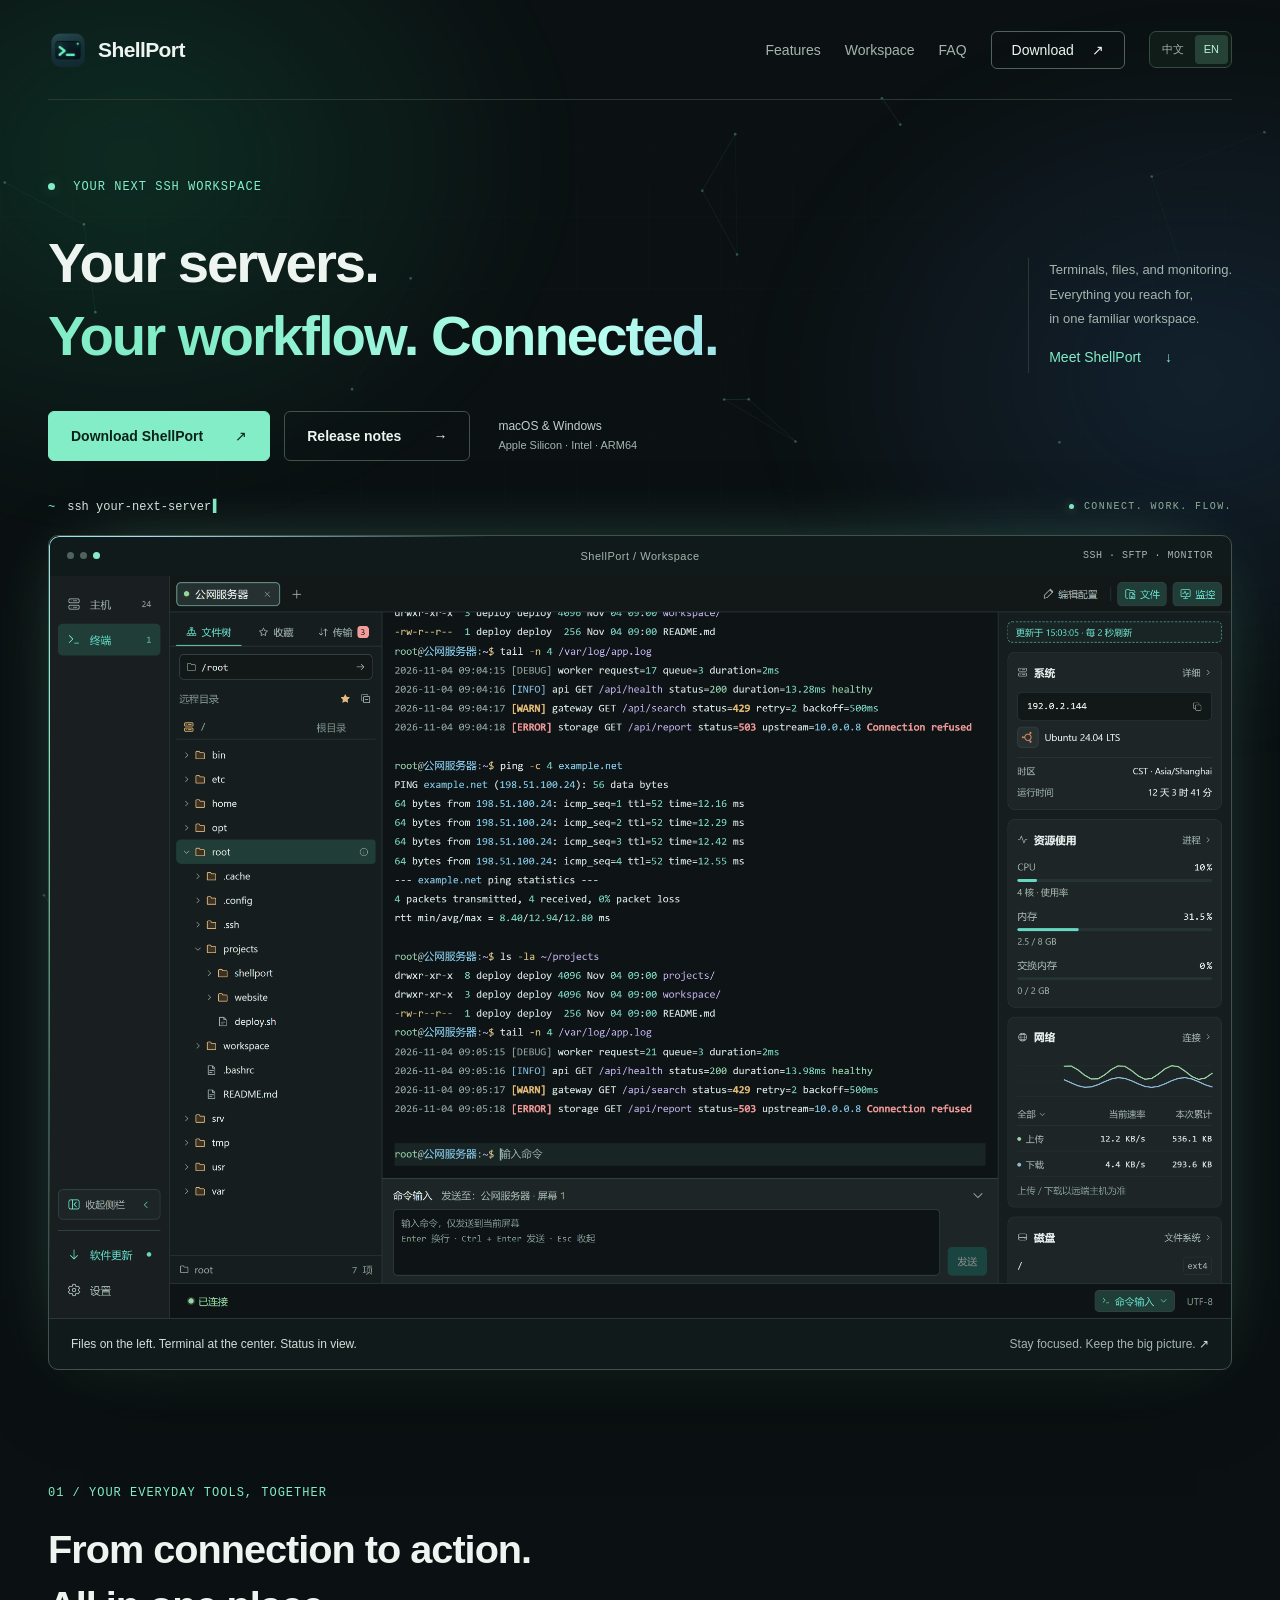
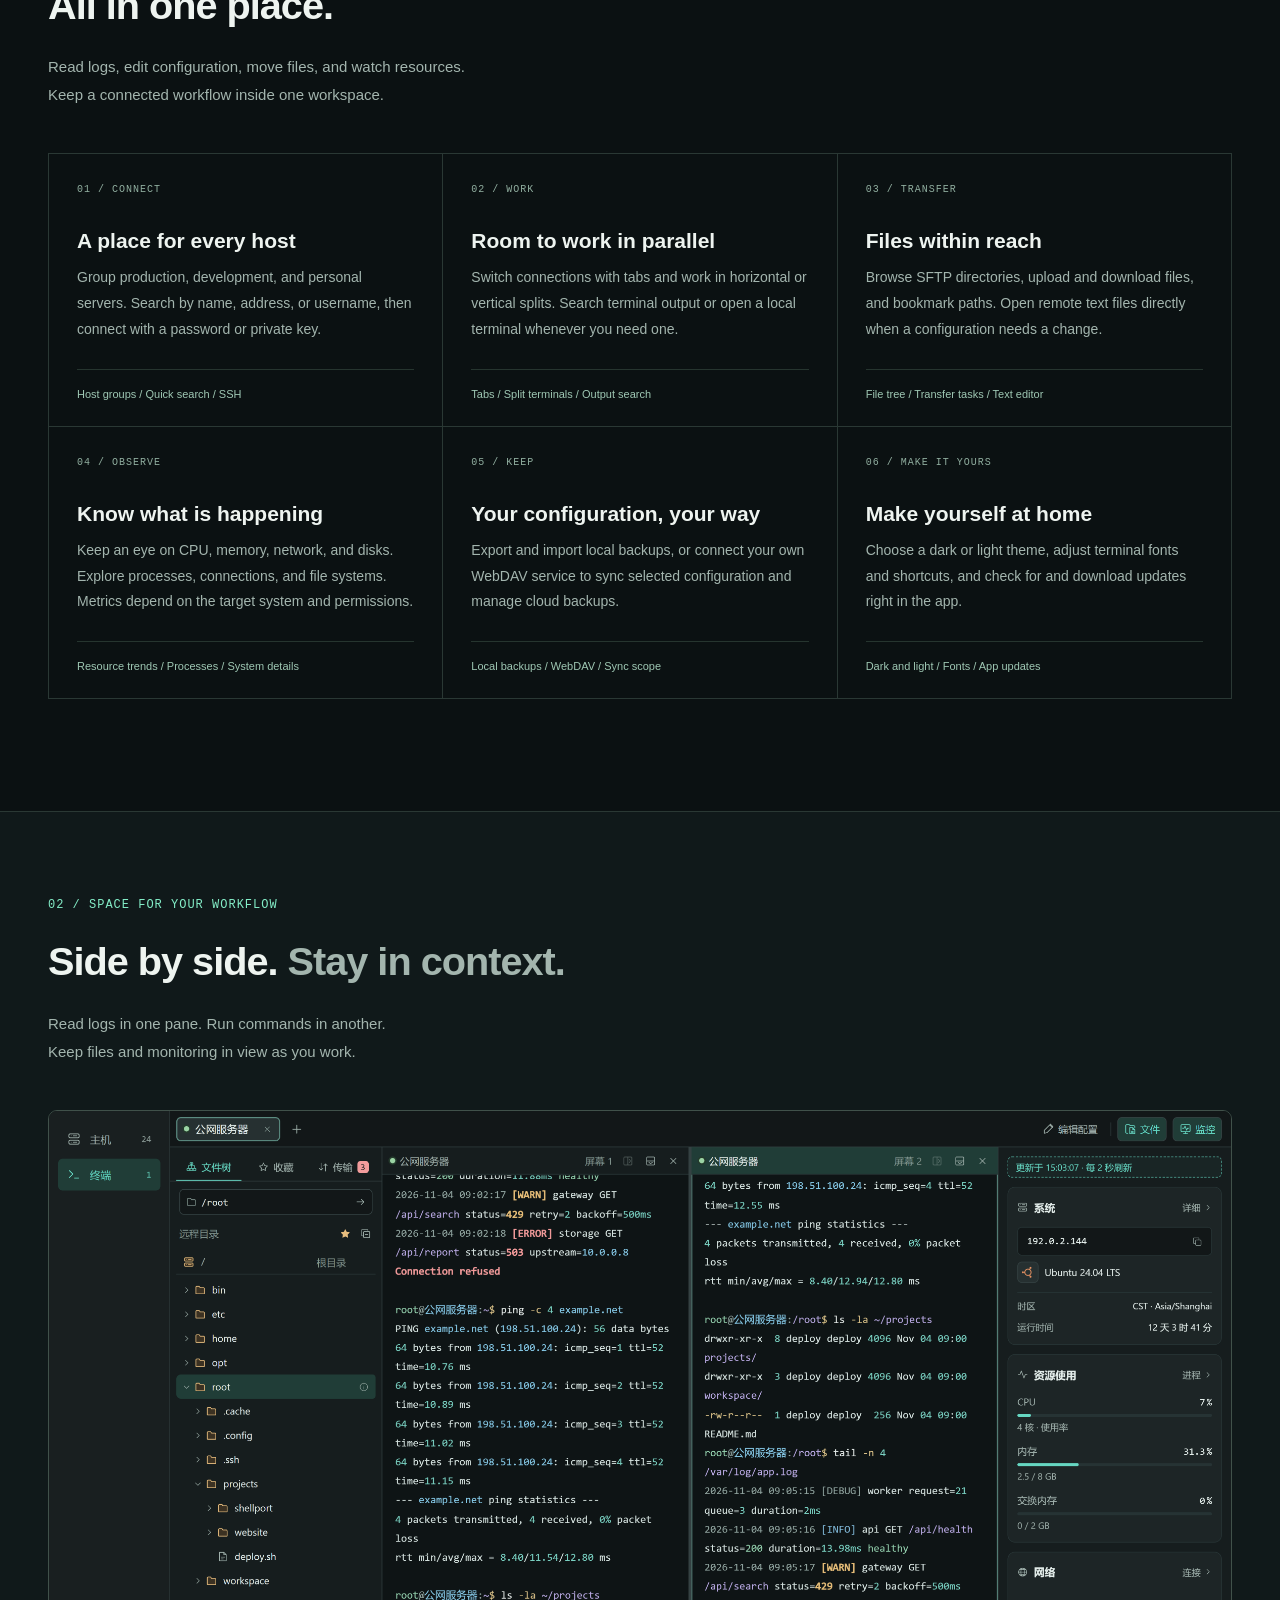
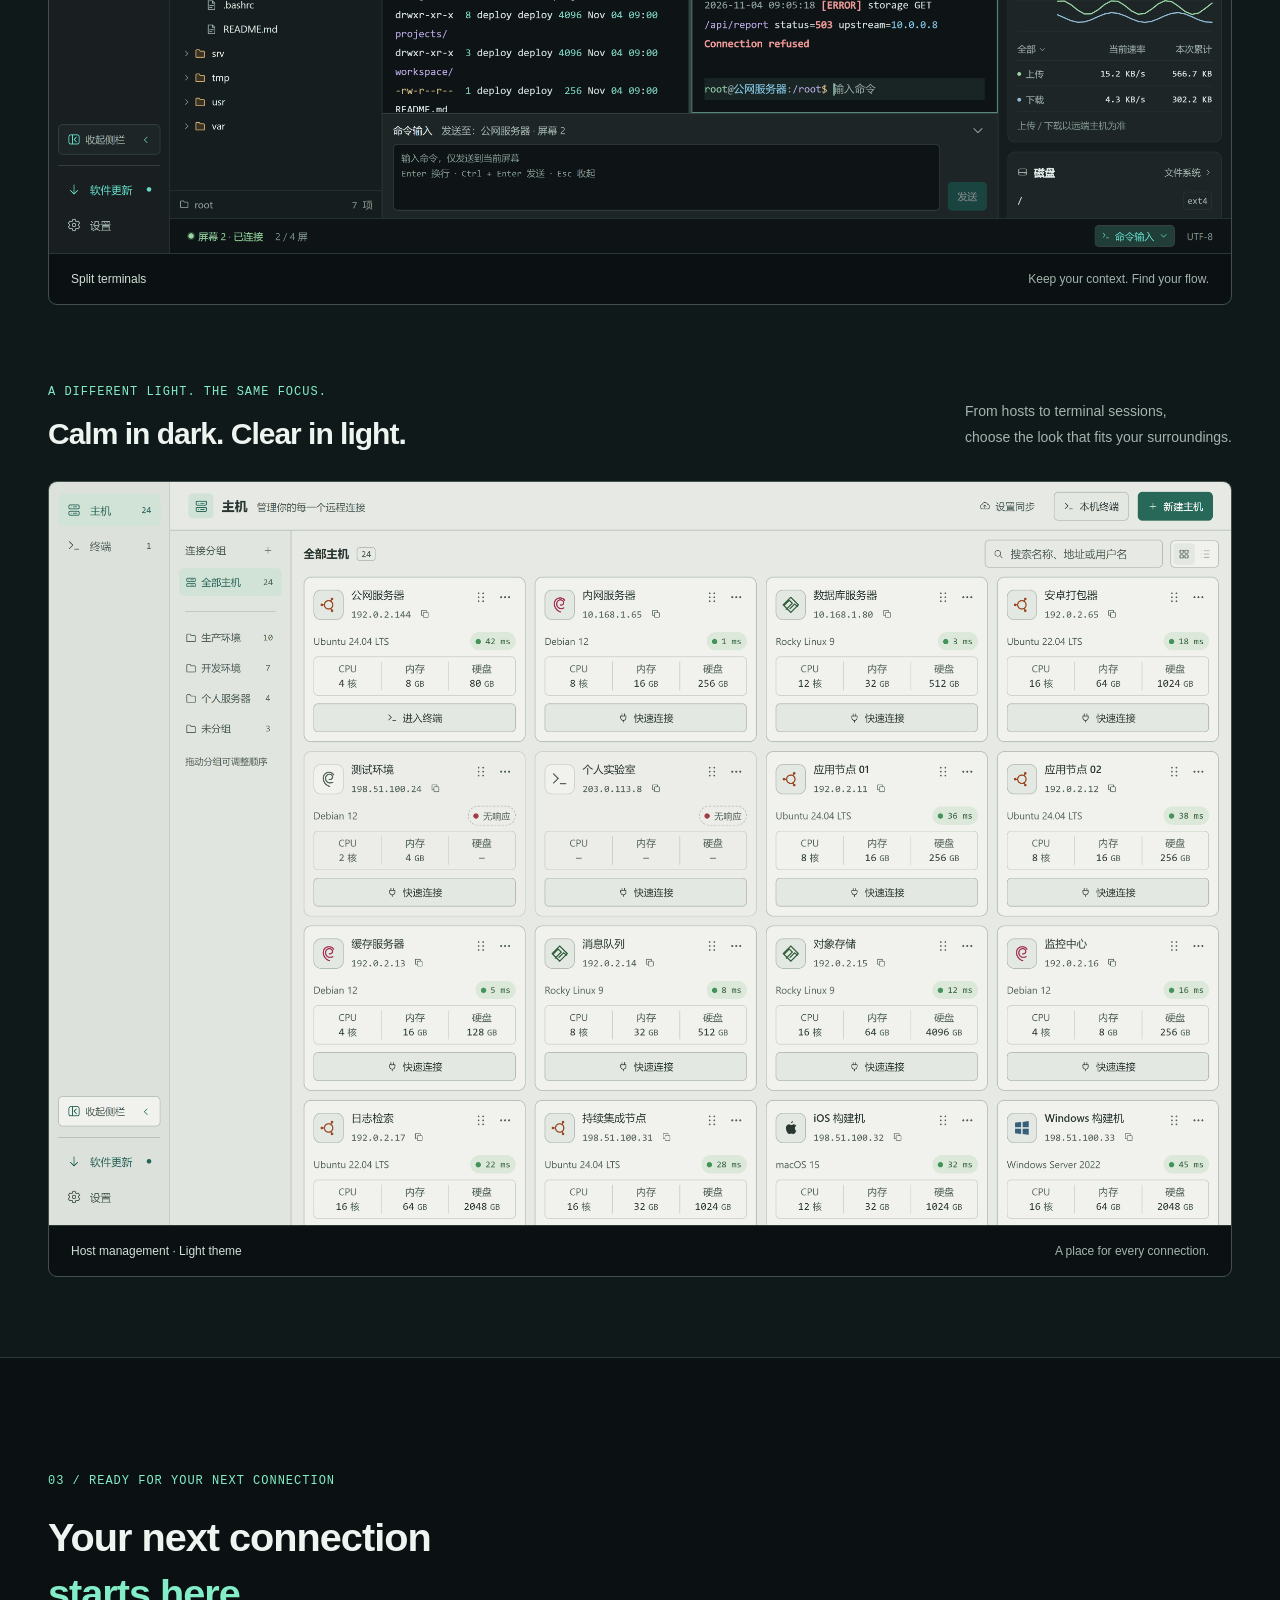
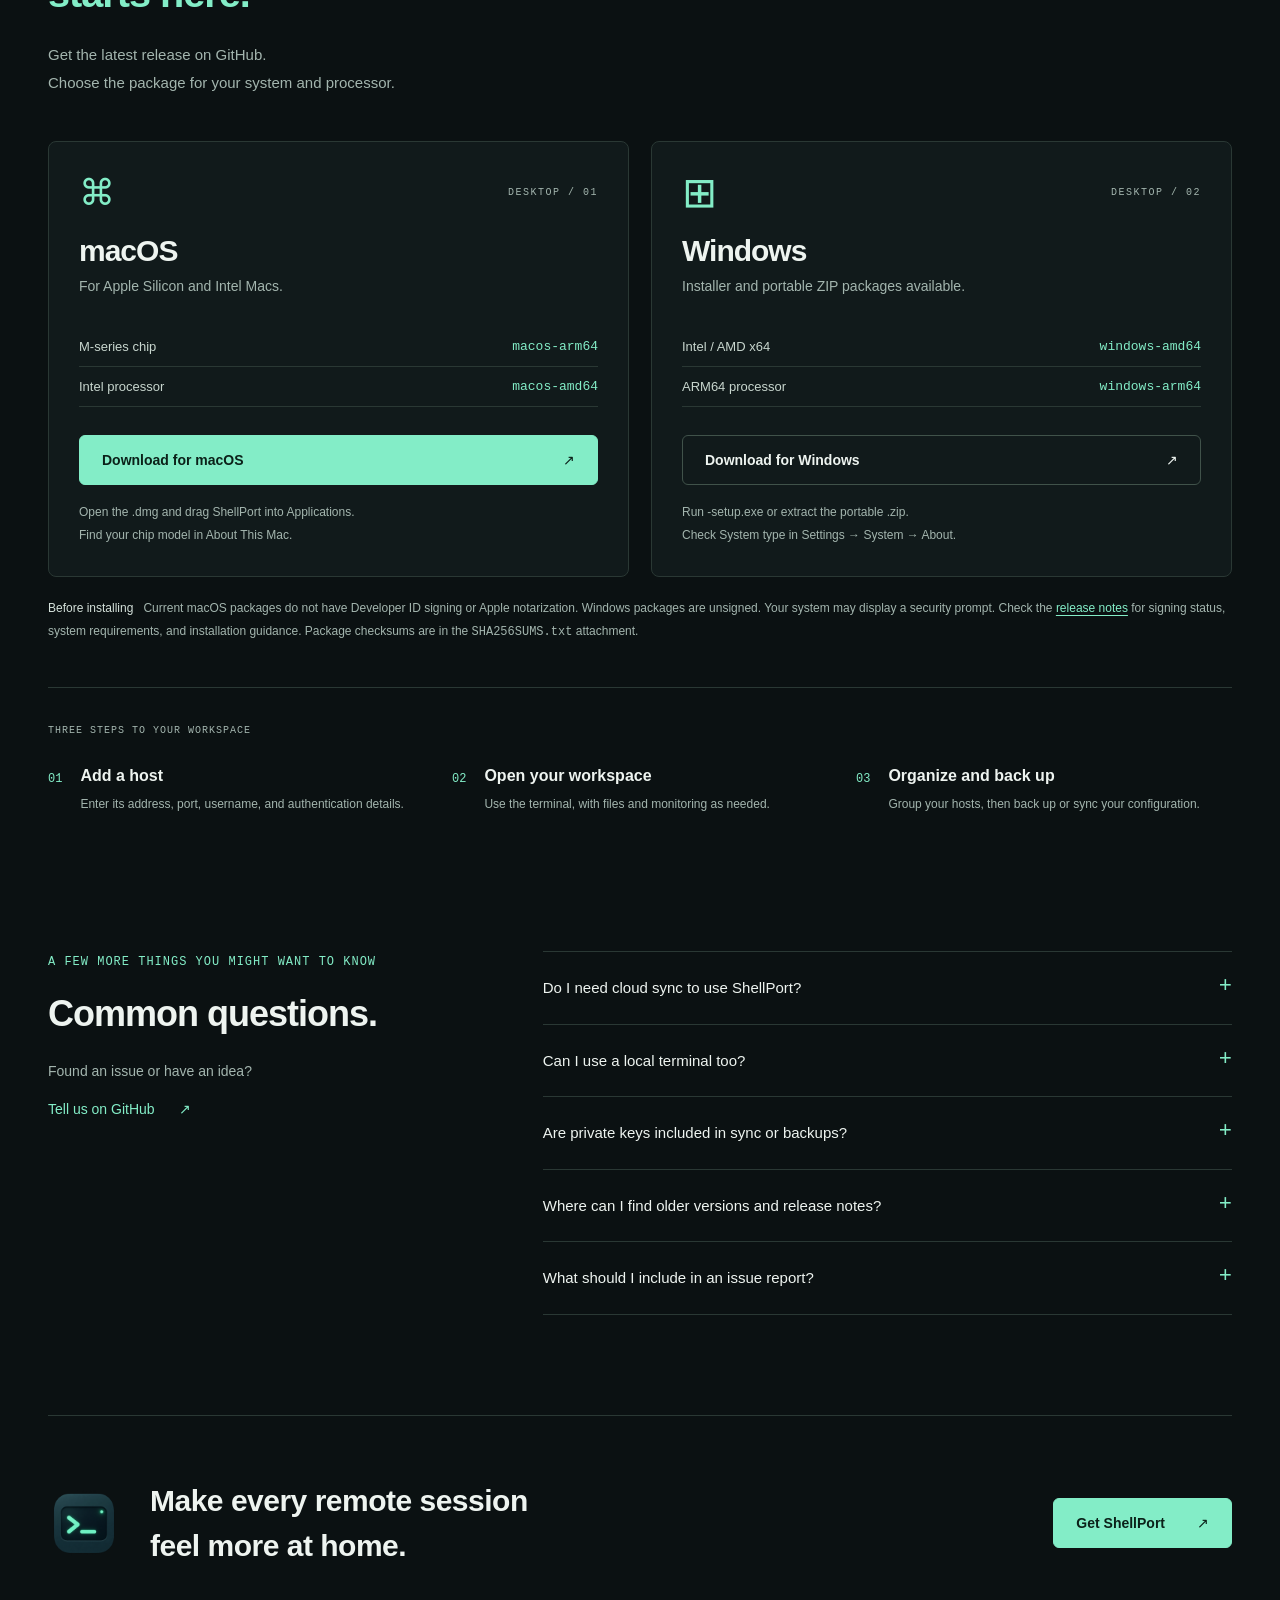
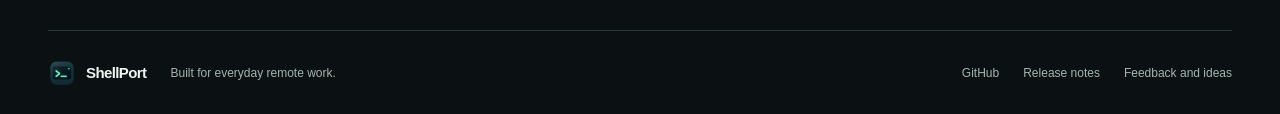
==== commit 1cd2a72f: "fix: restore static workspace screenshot without image interactions" ====
--- a/site/en.html
+++ b/site/en.html
@@ -14,11 +14,9 @@
   <title>ShellPort · Your servers. Your workflow. Connected.</title>
   <link rel="icon" type="image/png" href="assets/appicon.png">
   <link rel="stylesheet" href="styles.css">
-  <link rel="stylesheet" href="workspace.css">
   <link rel="alternate" hreflang="zh-CN" href="https://conghuahuadan.github.io/ShellPort/">
   <link rel="alternate" hreflang="en" href="https://conghuahuadan.github.io/ShellPort/en.html">
   <script src="effects.js" defer></script>
-  <script src="workspace.js" defer></script>
 </head>
 <body>
   <div class="ambient" aria-hidden="true"><span class="aurora aurora-one"></span><span class="aurora aurora-two"></span><div class="ambient-grid"></div><canvas id="signal-field"></canvas></div>
@@ -46,8 +44,8 @@
       <div class="connection-line" aria-hidden="true"><span class="prompt-mark">~</span><code id="connection-command">ssh your-next-server</code><span class="typing-cursor">▍</span><span class="connection-label"><i></i> CONNECT. WORK. FLOW.</span></div>
       <figure class="hero-figure">
         <div class="frame-top"><span><i></i><i></i><i></i></span><span>ShellPort / Workspace</span><span class="frame-tag">SSH · SFTP · MONITOR</span></div>
-        <div id="interactive-workspace" class="workspace-stage"><img src="assets/workspace.webp" width="1560" height="980" alt="ShellPort dark workspace with a file tree, SSH terminal, and system monitoring side by side" fetchpriority="high"></div>
-        <figcaption><span>Files on the left. Terminal at the center. Status in view.</span><span>Open folders, switch tabs, and try a split terminal.</span></figcaption>
+        <img src="assets/workspace.webp" width="1560" height="980" alt="ShellPort dark workspace with a file tree, SSH terminal, and system monitoring side by side" fetchpriority="high">
+        <figcaption><span>Files on the left. Terminal at the center. Status in view.</span><span>Stay focused. Keep the big picture. <span aria-hidden="true">↗</span></span></figcaption>
       </figure>
     </section>
     <section id="features" class="features wrap section" aria-labelledby="features-title">
--- a/site/styles.css
+++ b/site/styles.css
@@ -58,7 +58,7 @@
 .frame-top i { width: 7px; height: 7px; background: #50645c; border-radius: 50%; }
 .frame-top i:last-child { background: var(--mint); }
 .frame-tag { font-family: Consolas, monospace; font-size: 10px; }
-.hero-figure img, .screenshot img { width: 100%; }
+.hero-figure img, .screenshot img { width: 100%; cursor: default; }
 figcaption { display: flex; justify-content: space-between; gap: 20px; color: var(--muted); font-size: 12px; padding: 18px 22px; }
 .hero-figure figcaption { border-top: 1px solid var(--line); }
 figcaption span:first-child { color: #d1ded7; }
@@ -81,7 +81,7 @@
 .light-intro > p { color: var(--muted); font-size: 14px; }
 .download-grid { display: grid; grid-template-columns: 1fr 1fr; gap: 22px; }
 .download-card { border: 1px solid var(--line); border-radius: 8px; padding: 30px; background: var(--panel); }
-.download-card-heading { display: flex; align-items: center; justify-content: space-between; }
+.download-card-heading { display: flex; align-items: center; justify-content: space-between; min-height: 42px; }
 .os-symbol { font-size: 36px; line-height: 1; color: var(--mint); }
 .windows-symbol { font-size: 42px; }
 .small-label { font-size: 10px; color: var(--muted); }
@@ -93,6 +93,9 @@
 .download-card dd { margin: 0; color: var(--mint); font-family: Consolas, monospace; }
 .download-card .button { width: 100%; }
 .download-card .download-hint { font-size: 12px; margin-top: 16px; }
+@supports (grid-template-rows: subgrid) {
+  .download-card { display: grid; grid-template-rows: subgrid; grid-row: span 6; row-gap: 0; align-items: start; }
+}
 .install-note { color: var(--muted); font-size: 12px; padding: 20px 0; line-height: 1.9; }
 .install-note strong { font-weight: 500; color: #d4e1da; margin-right: 10px; }
 .install-note a, .faq-list a { color: var(--mint); text-decoration: underline; text-underline-offset: 3px; }
@@ -174,7 +177,7 @@
   .light-intro > p { margin-top: 14px; }
   .light-intro > p br { display: none; }
   .download-grid { grid-template-columns: 1fr; gap: 16px; }
-  .download-card { padding: 24px; }
+  .download-card { padding: 24px; display: block; grid-row: auto; }
   .quick-start ol { grid-template-columns: 1fr; gap: 24px; }
   .faq { grid-template-columns: 1fr; gap: 30px; padding-bottom: 56px; }
   .faq h2 { font-size: 30px; }
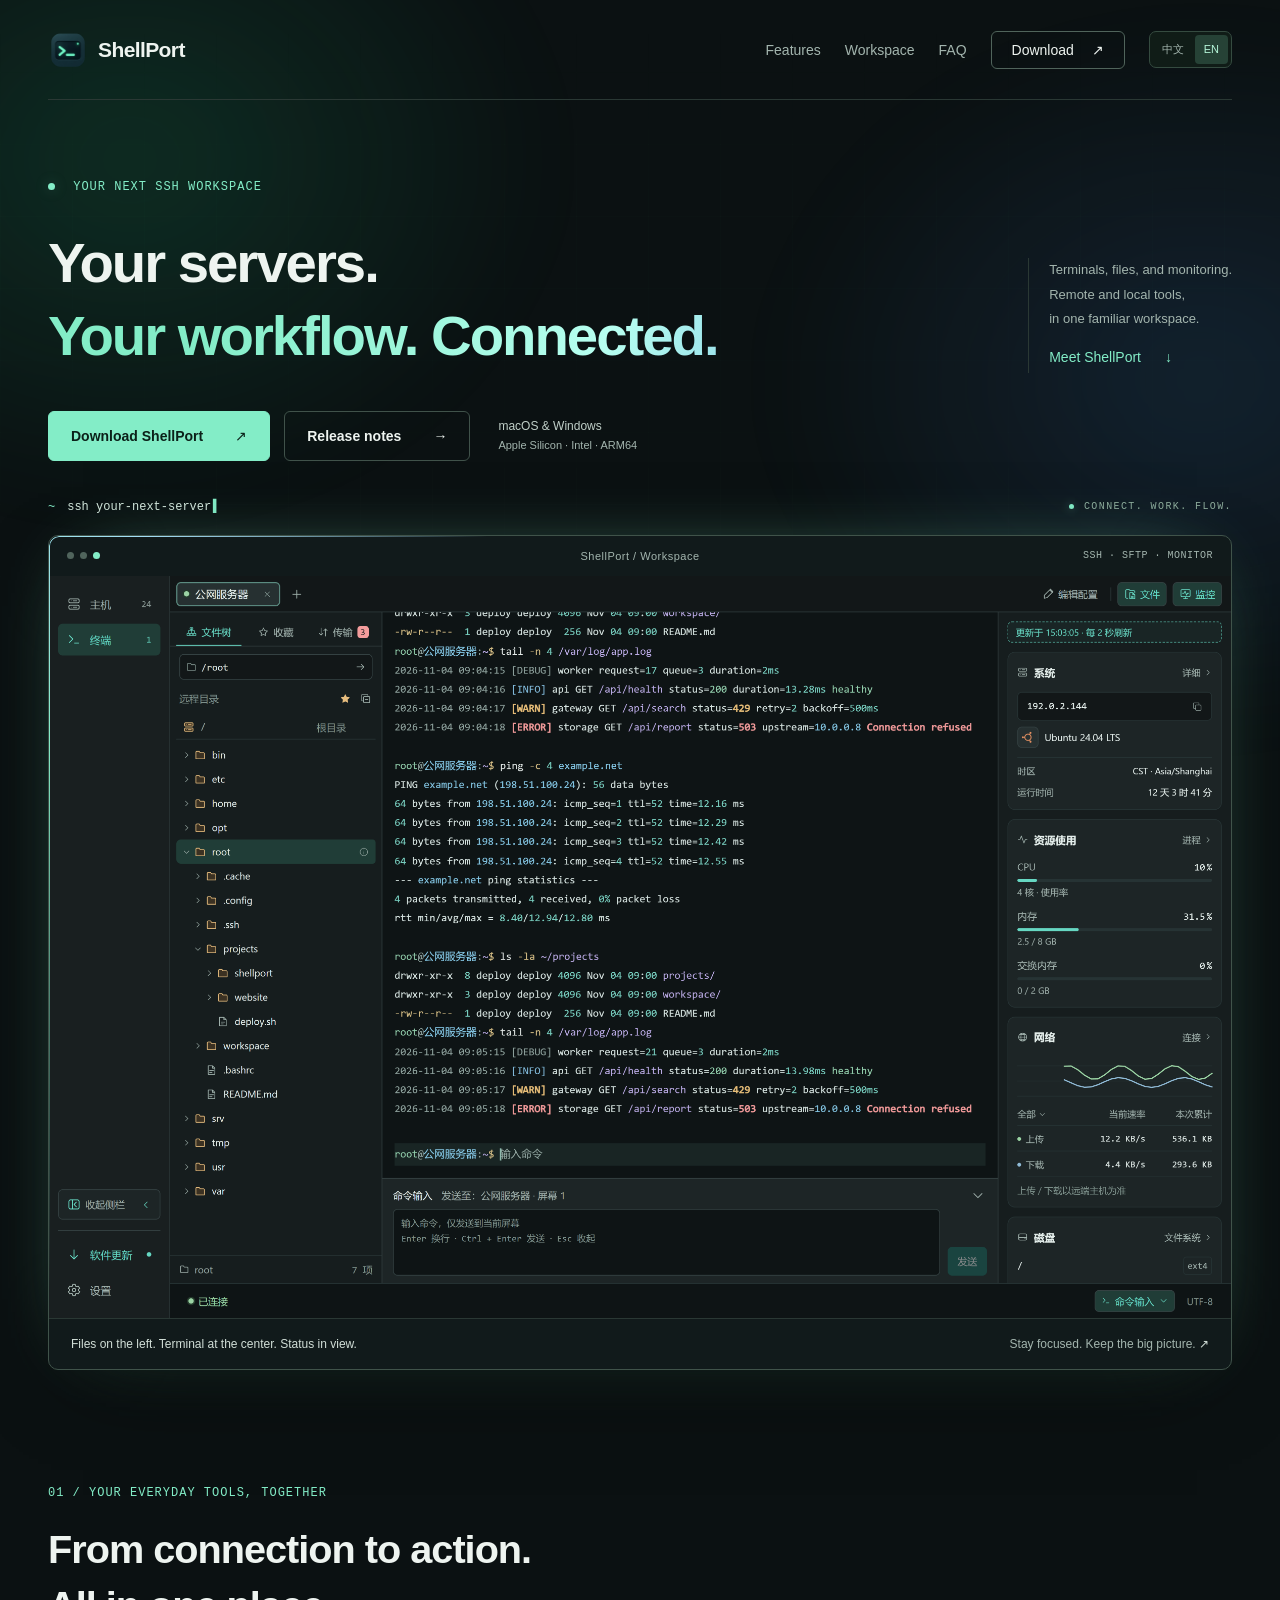
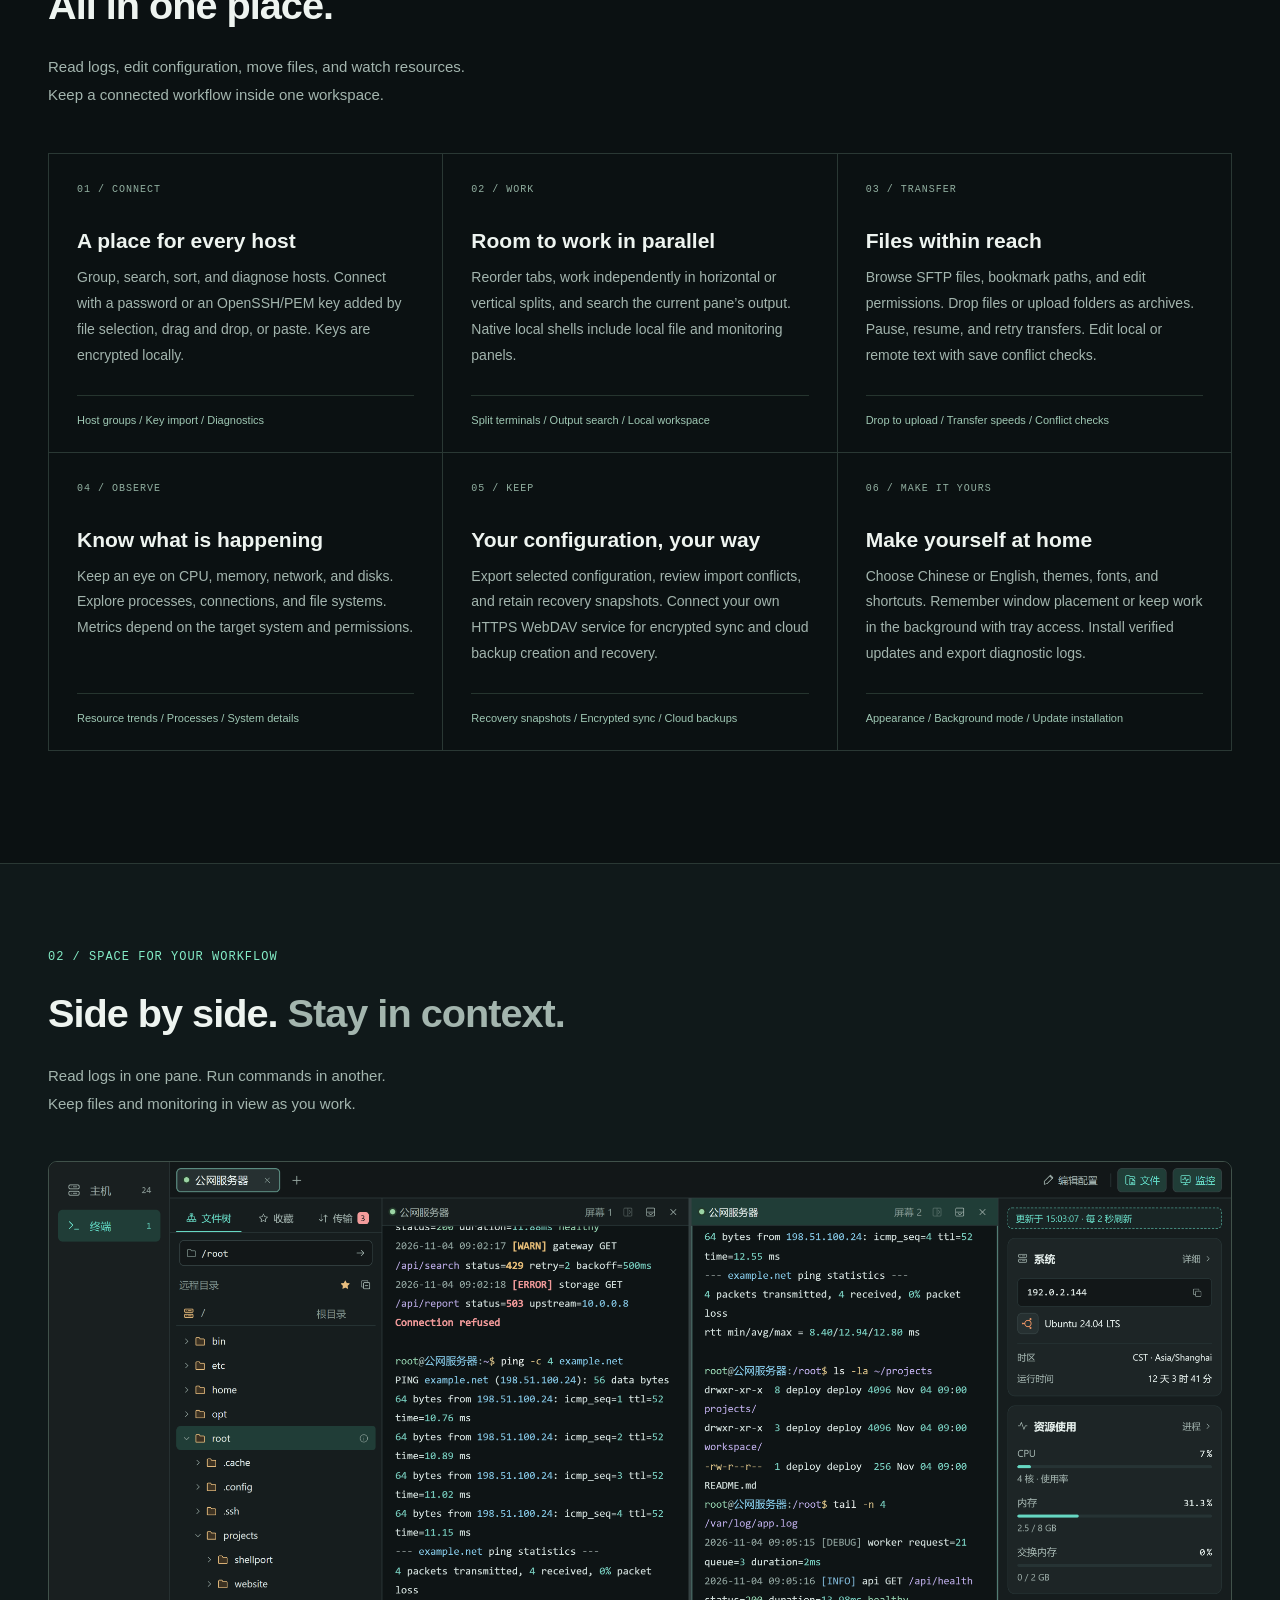
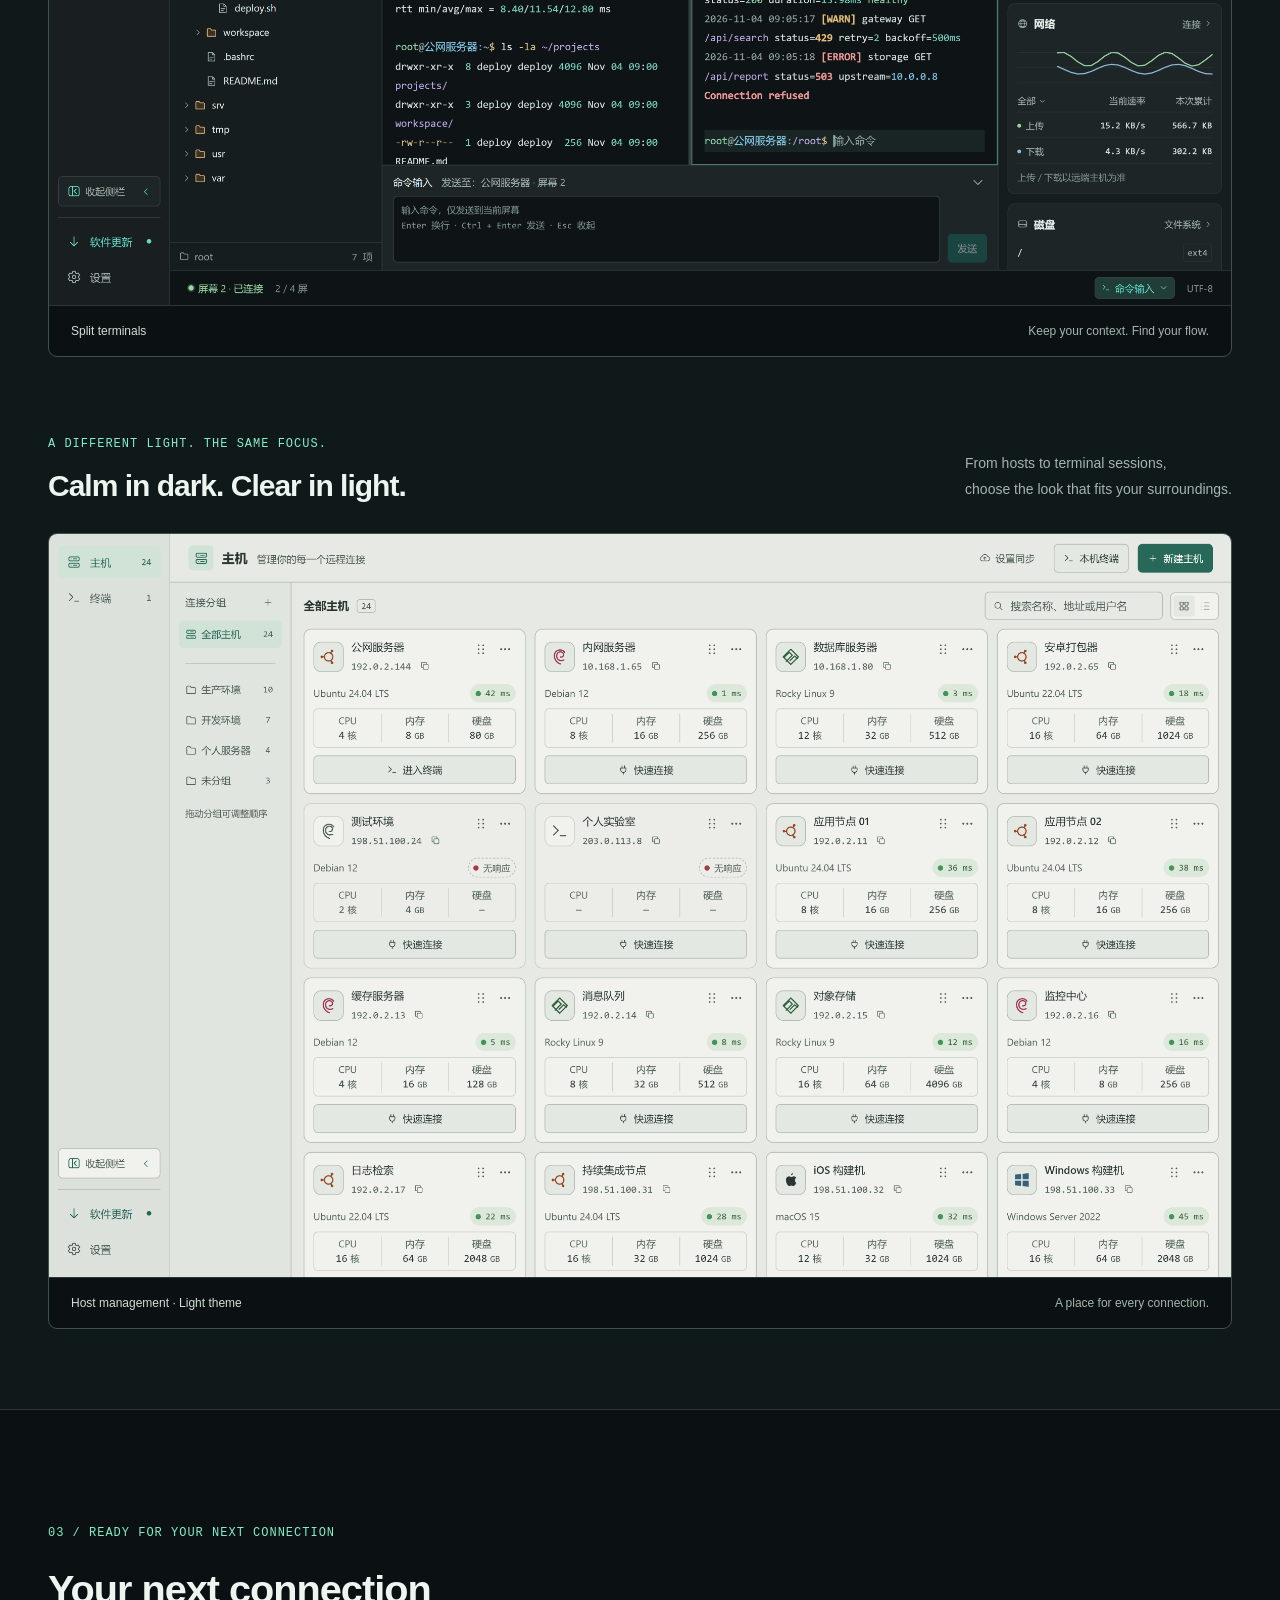
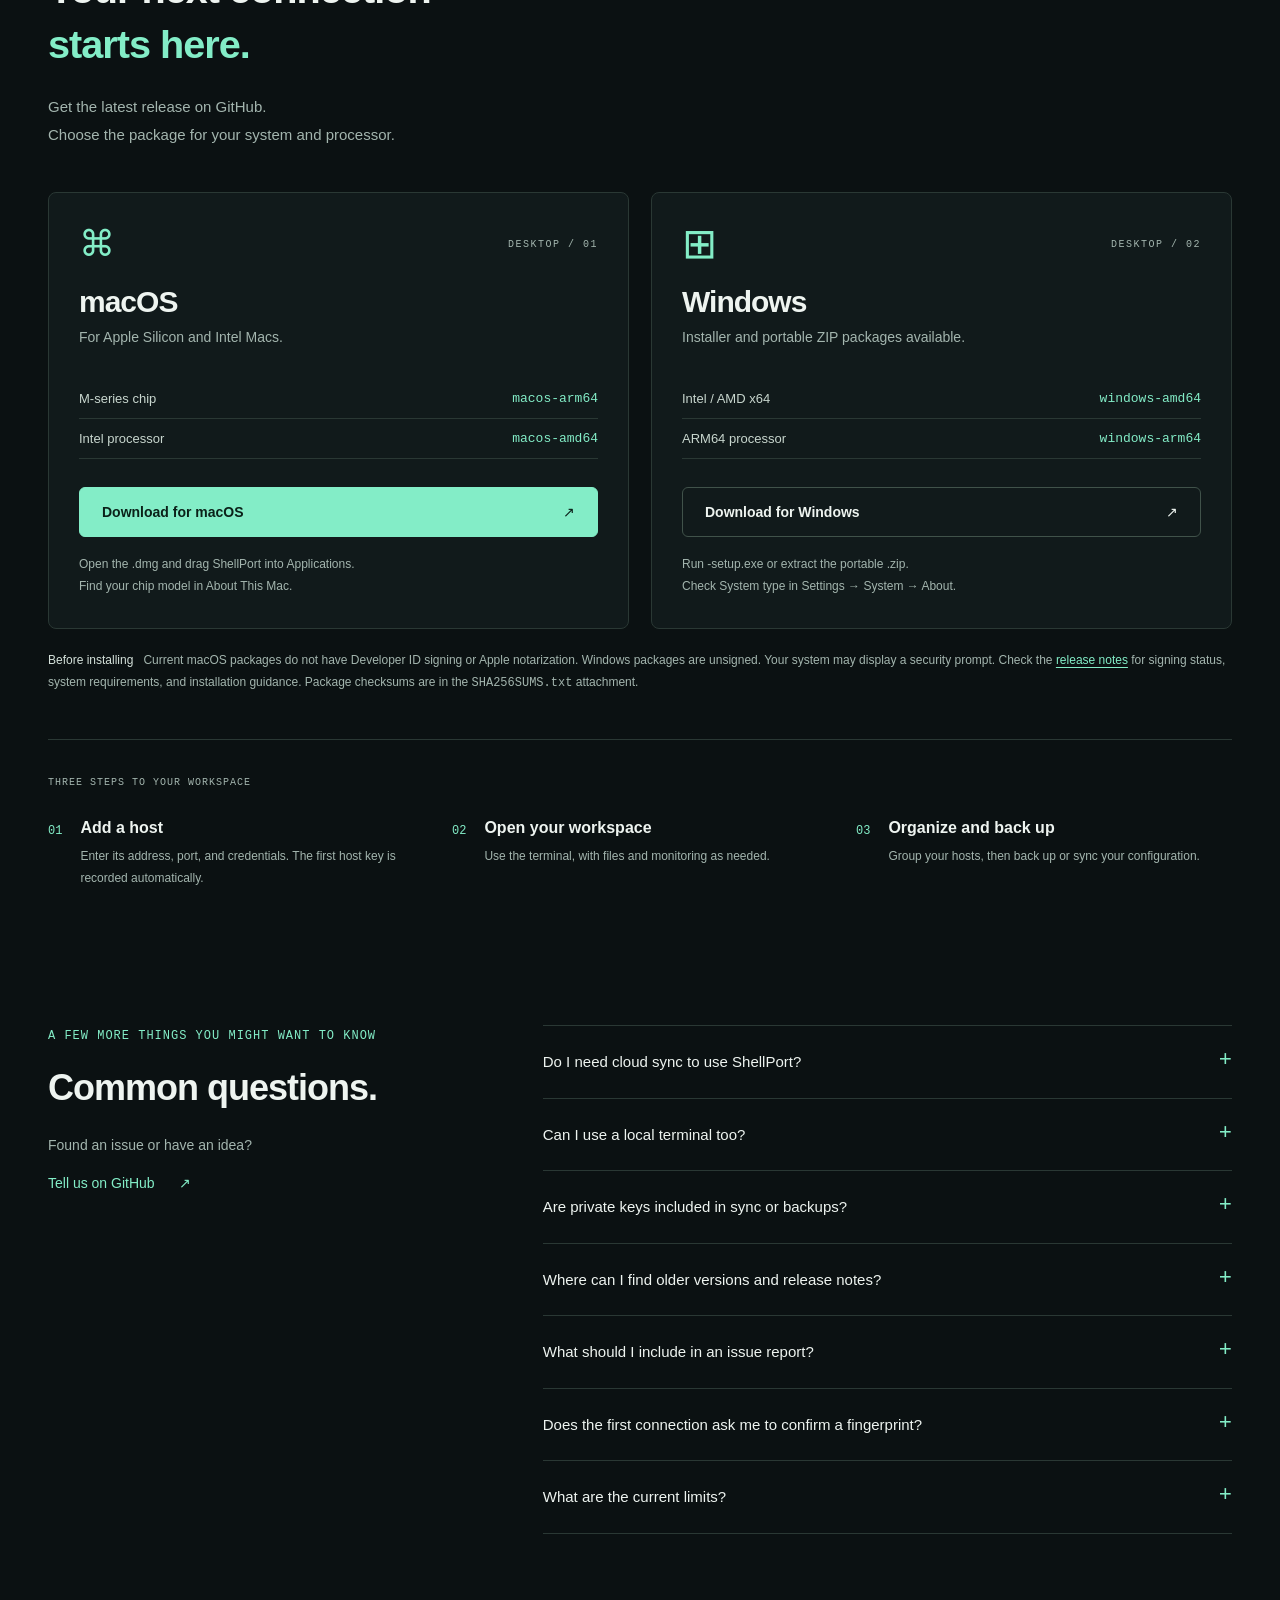
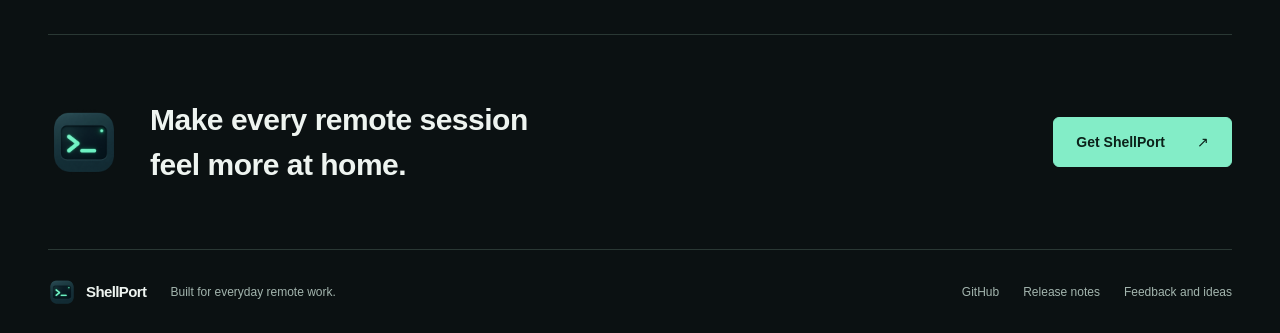
==== commit 26a205a2: "docs: 完善中英文功能说明并新增掘金推广资料" ====
--- a/site/en.html
+++ b/site/en.html
@@ -5,10 +5,10 @@
   <meta name="viewport" content="width=device-width, initial-scale=1">
   <meta name="color-scheme" content="dark">
   <meta name="theme-color" content="#0b1112">
-  <meta name="description" content="ShellPort is an SSH desktop client for macOS and Windows. Bring terminals, SFTP files, and system monitoring into one workspace.">
+  <meta name="description" content="ShellPort brings SSH and native local terminals, SFTP files, text editing, system monitoring, and encrypted WebDAV configuration sync into one workspace for macOS and Windows.">
   <meta property="og:type" content="website">
   <meta property="og:title" content="ShellPort · Your servers. Your workflow. Connected.">
-  <meta property="og:description" content="Terminals, files, and system monitoring in one SSH workspace. For macOS and Windows.">
+  <meta property="og:description" content="SSH and local terminals, file editing, system monitoring, and configuration backups. One workspace for macOS and Windows.">
   <meta property="og:image" content="https://conghuahuadan.github.io/ShellPort/assets/workspace.webp">
   <meta property="og:url" content="https://conghuahuadan.github.io/ShellPort/en.html">
   <title>ShellPort · Your servers. Your workflow. Connected.</title>
@@ -34,7 +34,7 @@
       <p class="eyebrow"><span class="status-dot" aria-hidden="true"></span> YOUR NEXT SSH WORKSPACE</p>
       <div class="hero-heading">
         <h1 id="hero-title">Your servers.<br><span>Your workflow. Connected.</span></h1>
-        <div class="hero-aside"><p>Terminals, files, and monitoring.<br> Everything you reach for,<br> in one familiar workspace.</p><a class="text-link" href="#workspace">Meet ShellPort <span aria-hidden="true">↓</span></a></div>
+        <div class="hero-aside"><p>Terminals, files, and monitoring.<br> Remote and local tools,<br> in one familiar workspace.</p><a class="text-link" href="#workspace">Meet ShellPort <span aria-hidden="true">↓</span></a></div>
       </div>
       <div class="hero-actions">
         <a class="button primary" href="https://github.com/conghuahuadan/ShellPort/releases/latest">Download ShellPort <span aria-hidden="true">↗</span></a>
@@ -51,12 +51,12 @@
     <section id="features" class="features wrap section" aria-labelledby="features-title">
       <div class="section-heading"><p class="eyebrow">01 / YOUR EVERYDAY TOOLS, TOGETHER</p><h2 id="features-title">From connection to action.<br>All in one place.</h2><p>Read logs, edit configuration, move files, and watch resources.<br>Keep a connected workflow inside one workspace.</p></div>
       <div class="feature-grid">
-        <article><span class="feature-number">01 / CONNECT</span><h3>A place for every host</h3><p>Group production, development, and personal servers. Search by name, address, or username, then connect with a password or private key.</p><span class="feature-foot">Host groups / Quick search / SSH</span></article>
-        <article><span class="feature-number">02 / WORK</span><h3>Room to work in parallel</h3><p>Switch connections with tabs and work in horizontal or vertical splits. Search terminal output or open a local terminal whenever you need one.</p><span class="feature-foot">Tabs / Split terminals / Output search</span></article>
-        <article><span class="feature-number">03 / TRANSFER</span><h3>Files within reach</h3><p>Browse SFTP directories, upload and download files, and bookmark paths. Open remote text files directly when a configuration needs a change.</p><span class="feature-foot">File tree / Transfer tasks / Text editor</span></article>
+        <article><span class="feature-number">01 / CONNECT</span><h3>A place for every host</h3><p>Group, search, sort, and diagnose hosts. Connect with a password or an OpenSSH/PEM key added by file selection, drag and drop, or paste. Keys are encrypted locally.</p><span class="feature-foot">Host groups / Key import / Diagnostics</span></article>
+        <article><span class="feature-number">02 / WORK</span><h3>Room to work in parallel</h3><p>Reorder tabs, work independently in horizontal or vertical splits, and search the current pane’s output. Native local shells include local file and monitoring panels.</p><span class="feature-foot">Split terminals / Output search / Local workspace</span></article>
+        <article><span class="feature-number">03 / TRANSFER</span><h3>Files within reach</h3><p>Browse SFTP files, bookmark paths, and edit permissions. Drop files or upload folders as archives. Pause, resume, and retry transfers. Edit local or remote text with save conflict checks.</p><span class="feature-foot">Drop to upload / Transfer speeds / Conflict checks</span></article>
         <article><span class="feature-number">04 / OBSERVE</span><h3>Know what is happening</h3><p>Keep an eye on CPU, memory, network, and disks. Explore processes, connections, and file systems. Metrics depend on the target system and permissions.</p><span class="feature-foot">Resource trends / Processes / System details</span></article>
-        <article><span class="feature-number">05 / KEEP</span><h3>Your configuration, your way</h3><p>Export and import local backups, or connect your own WebDAV service to sync selected configuration and manage cloud backups.</p><span class="feature-foot">Local backups / WebDAV / Sync scope</span></article>
-        <article><span class="feature-number">06 / MAKE IT YOURS</span><h3>Make yourself at home</h3><p>Choose a dark or light theme, adjust terminal fonts and shortcuts, and check for and download updates right in the app.</p><span class="feature-foot">Dark and light / Fonts / App updates</span></article>
+        <article><span class="feature-number">05 / KEEP</span><h3>Your configuration, your way</h3><p>Export selected configuration, review import conflicts, and retain recovery snapshots. Connect your own HTTPS WebDAV service for encrypted sync and cloud backup creation and recovery.</p><span class="feature-foot">Recovery snapshots / Encrypted sync / Cloud backups</span></article>
+        <article><span class="feature-number">06 / MAKE IT YOURS</span><h3>Make yourself at home</h3><p>Choose Chinese or English, themes, fonts, and shortcuts. Remember window placement or keep work in the background with tray access. Install verified updates and export diagnostic logs.</p><span class="feature-foot">Appearance / Background mode / Update installation</span></article>
       </div>
     </section>
     <section id="workspace" class="showcase section" aria-labelledby="workspace-title">
@@ -74,16 +74,18 @@
         <article class="download-card"><div class="download-card-heading"><span class="os-symbol windows-symbol" aria-hidden="true">⊞</span><span class="small-label">DESKTOP / 02</span></div><h3>Windows</h3><p>Installer and portable ZIP packages available.</p><dl><div><dt>Intel / AMD x64</dt><dd>windows-amd64</dd></div><div><dt>ARM64 processor</dt><dd>windows-arm64</dd></div></dl><a class="button secondary" href="https://github.com/conghuahuadan/ShellPort/releases/latest">Download for Windows <span aria-hidden="true">↗</span></a><p class="download-hint">Run -setup.exe or extract the portable .zip.<br>Check System type in Settings → System → About.</p></article>
       </div>
       <p class="install-note"><strong>Before installing</strong>Current macOS packages do not have Developer ID signing or Apple notarization. Windows packages are unsigned. Your system may display a security prompt. Check the <a href="https://github.com/conghuahuadan/ShellPort/releases/latest">release notes</a> for signing status, system requirements, and installation guidance. Package checksums are in the <code>SHA256SUMS.txt</code> attachment.</p>
-      <div class="quick-start"><p class="eyebrow">THREE STEPS TO YOUR WORKSPACE</p><ol><li><span>01</span><div><h3>Add a host</h3><p>Enter its address, port, username, and authentication details.</p></div></li><li><span>02</span><div><h3>Open your workspace</h3><p>Use the terminal, with files and monitoring as needed.</p></div></li><li><span>03</span><div><h3>Organize and back up</h3><p>Group your hosts, then back up or sync your configuration.</p></div></li></ol></div>
+      <div class="quick-start"><p class="eyebrow">THREE STEPS TO YOUR WORKSPACE</p><ol><li><span>01</span><div><h3>Add a host</h3><p>Enter its address, port, and credentials. The first host key is recorded automatically.</p></div></li><li><span>02</span><div><h3>Open your workspace</h3><p>Use the terminal, with files and monitoring as needed.</p></div></li><li><span>03</span><div><h3>Organize and back up</h3><p>Group your hosts, then back up or sync your configuration.</p></div></li></ol></div>
     </section>
     <section id="faq" class="faq wrap section" aria-labelledby="faq-title">
       <div><p class="eyebrow">A FEW MORE THINGS YOU MIGHT WANT TO KNOW</p><h2 id="faq-title">Common questions.</h2><p class="faq-aside">Found an issue or have an idea?<br><a class="text-link" href="https://github.com/conghuahuadan/ShellPort/issues">Tell us on GitHub <span aria-hidden="true">↗</span></a></p></div>
       <div class="faq-list">
-        <details><summary>Do I need cloud sync to use ShellPort?</summary><p>No. Add hosts and use the terminal without configuring sync. WebDAV is optional: connect your own service and choose what to sync when you need it.</p></details>
-        <details><summary>Can I use a local terminal too?</summary><p>Yes. Open a local terminal from the hosts page without creating an SSH host. Remote servers still connect over SSH.</p></details>
-        <details><summary>Are private keys included in sync or backups?</summary><p>No. Locally saved SSH private keys are excluded from exported backups and cloud sync. Add them again on a new device. Login passwords follow your selected scope. Backups contain configuration such as host addresses, so keep them safe.</p></details>
+        <details><summary>Do I need cloud sync to use ShellPort?</summary><p>No ShellPort account is required. WebDAV is off by default and uses your chosen HTTPS service. Confirm the scope and initial strategy to enable startup and normal-exit sync when authorization is valid and no conflicts occur. Manual sync is available; conflicts require confirmation. Built-in cloud and membership services are not currently available.</p></details>
+        <details><summary>Can I use a local terminal too?</summary><p>Yes. Open a native local terminal from the hosts page without creating an SSH host. File browsing, text editing, and monitoring use local data. Local files and per-tab local bookmarks are excluded from configuration backups and sync.</p></details>
+        <details><summary>Are private keys included in sync or backups?</summary><p>No. Private keys are encrypted locally and excluded from exports and sync; passphrases are used only for the current operation. Login passwords are excluded by default and require explicit selection. WebDAV documents are encrypted as a whole. Local JSON leaves host addresses and other configuration readable; password fields use a built-in portable key, which is not master-password protection. Keep backups safe.</p></details>
         <details><summary>Where can I find older versions and release notes?</summary><p>Find past versions, release notes, and packages in <a href="https://github.com/conghuahuadan/ShellPort/releases">Releases</a>. You can also share issues and ideas on GitHub.</p></details>
         <details><summary>What should I include in an issue report?</summary><p>Include your operating system, processor architecture, ShellPort version, reproduction steps, and expected and actual results. Screenshots or sanitized logs help. Do not upload passwords, private keys, databases, local encryption key files, or unsanitized logs.</p></details>
+        <details><summary>Does the first connection ask me to confirm a fingerprint?</summary><p>The first SSH connection or connection test automatically records the host key for that address and port, without a confirmation dialog. Later key changes block the connection. Host fingerprints stay on the device and are excluded from configuration sync.</p></details>
+        <details><summary>What are the current limits?</summary><p>Public packages target macOS and Windows; no Linux package is currently provided. Text editing supports regular text files up to 2 MiB. Monitoring and permission operations depend on the system and access rights. Jump hosts, SSH agents, hardware keys, keyboard-interactive MFA, and automatic reconnection are not currently supported.</p></details>
       </div>
     </section>
     <section class="closing wrap"><img src="assets/appicon.png" width="72" height="72" alt="" loading="lazy"><h2>Make every remote session<br>feel more at home.</h2><a class="button primary" href="https://github.com/conghuahuadan/ShellPort/releases/latest">Get ShellPort <span aria-hidden="true">↗</span></a></section>
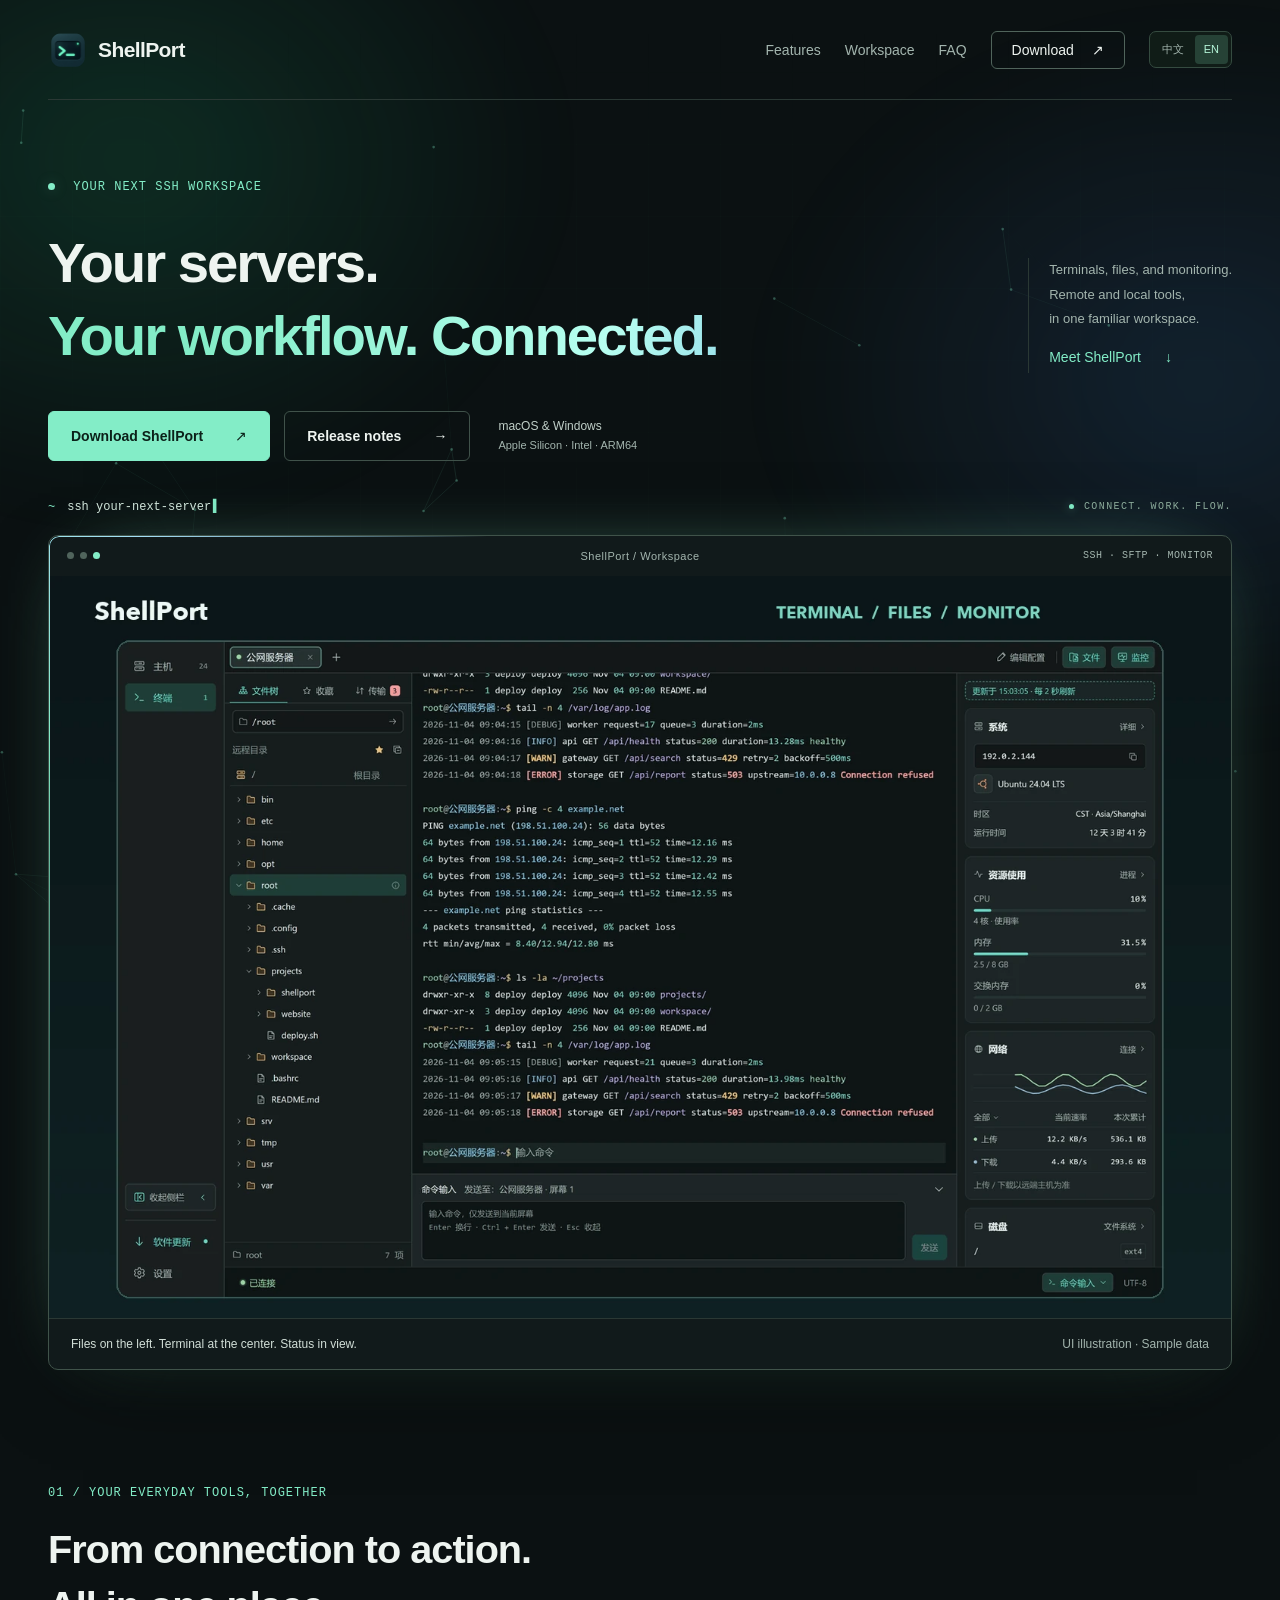
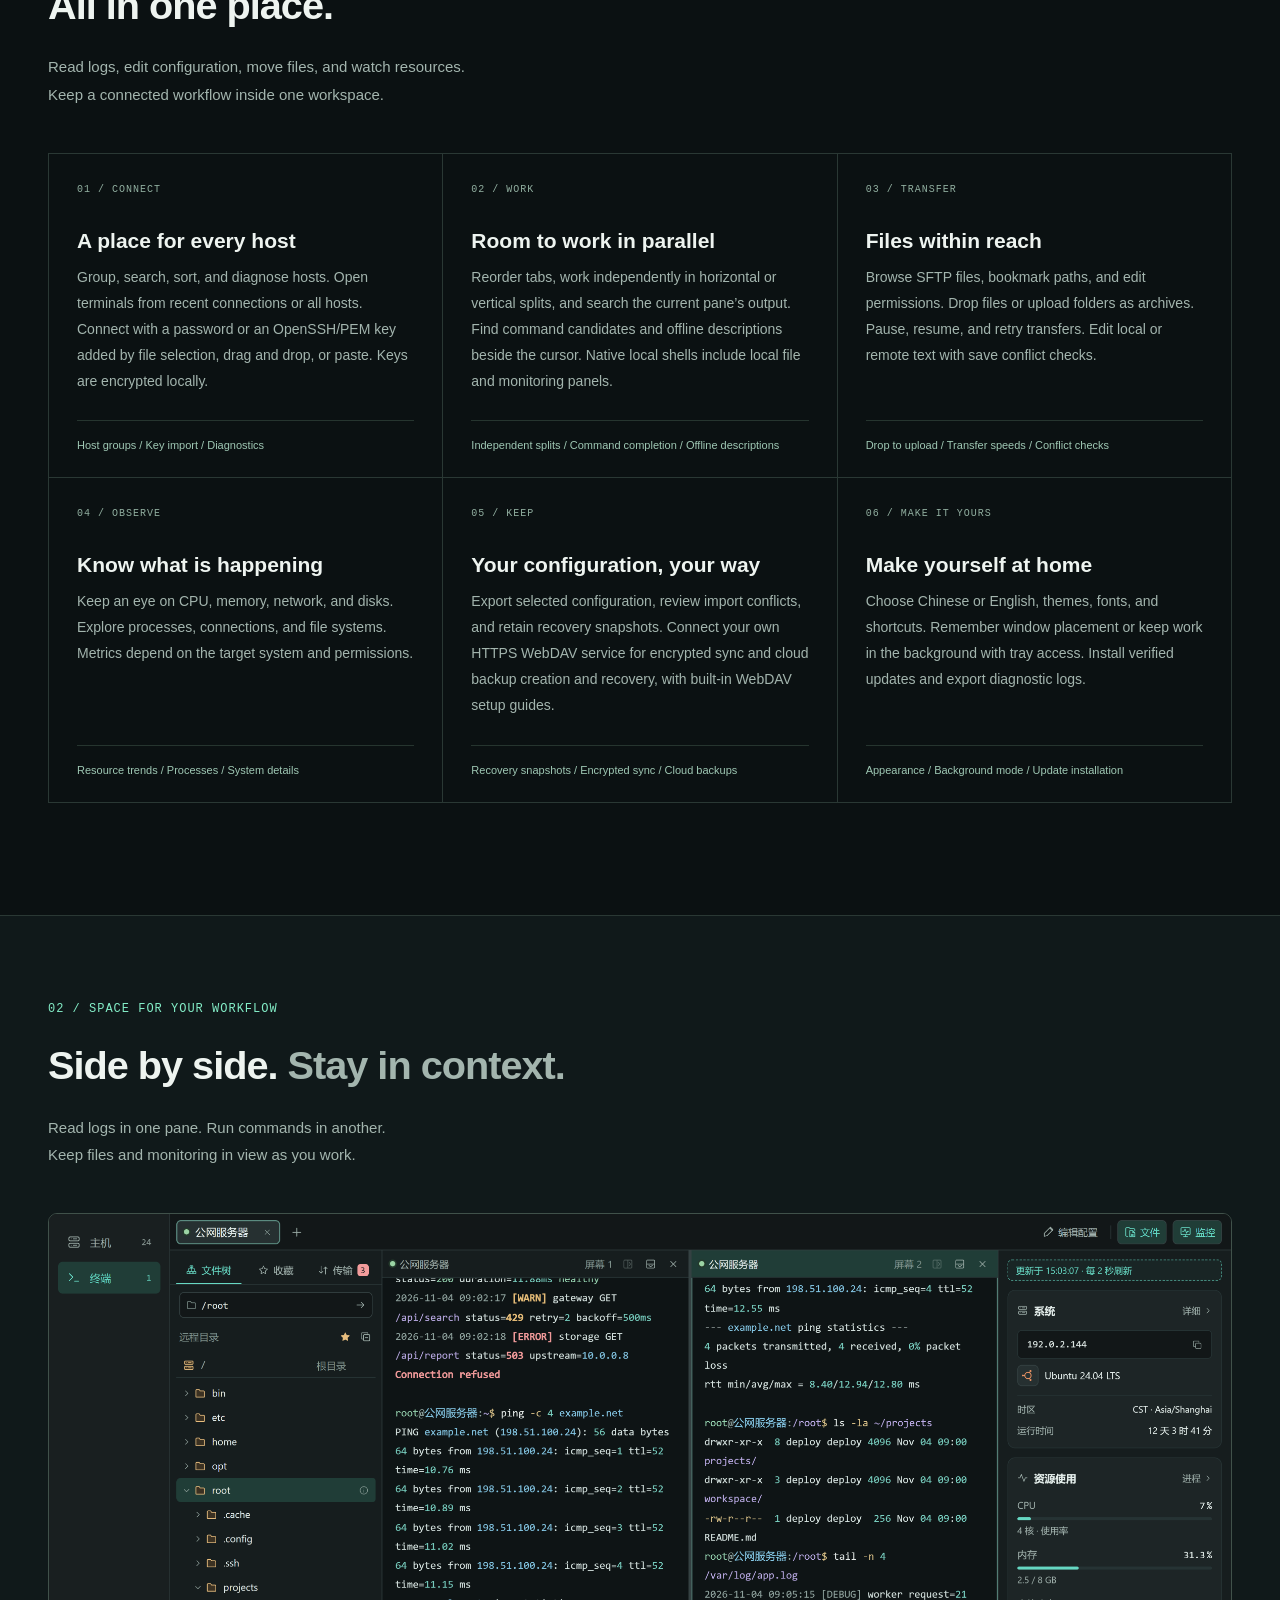
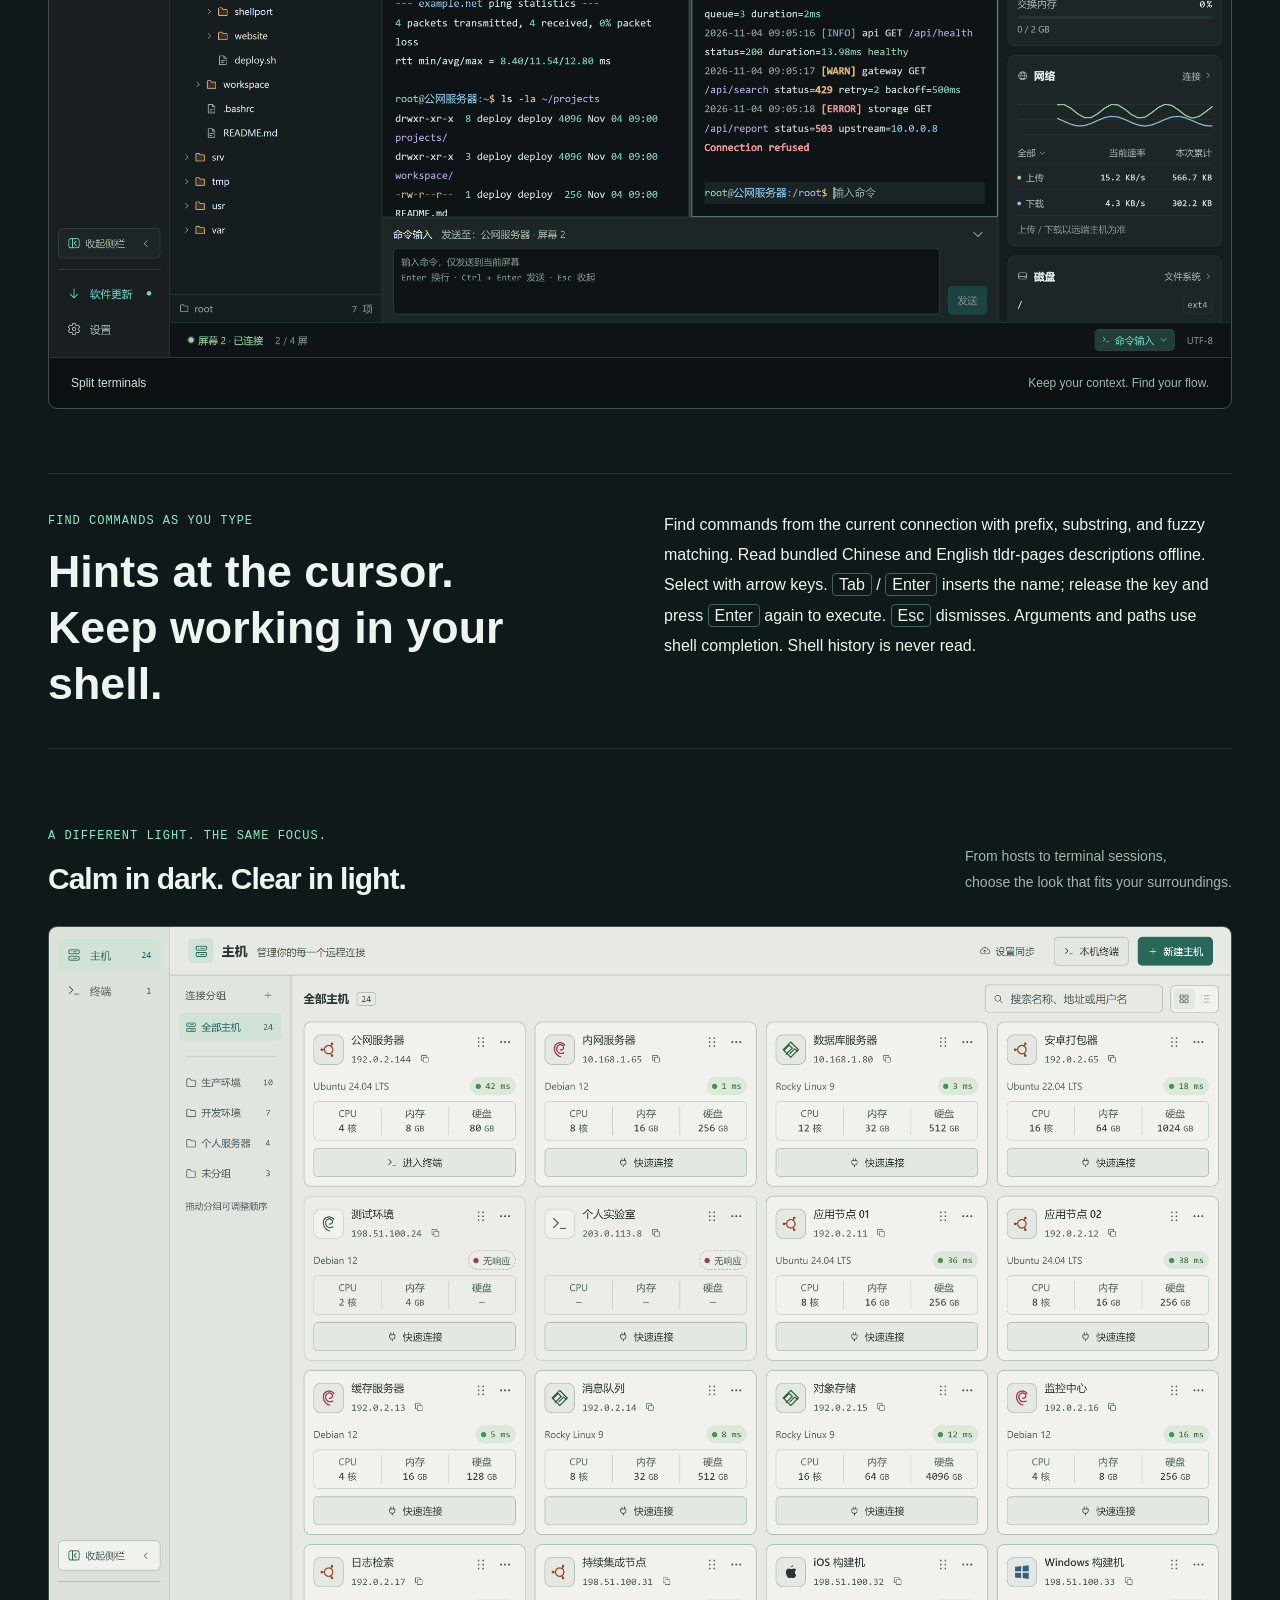
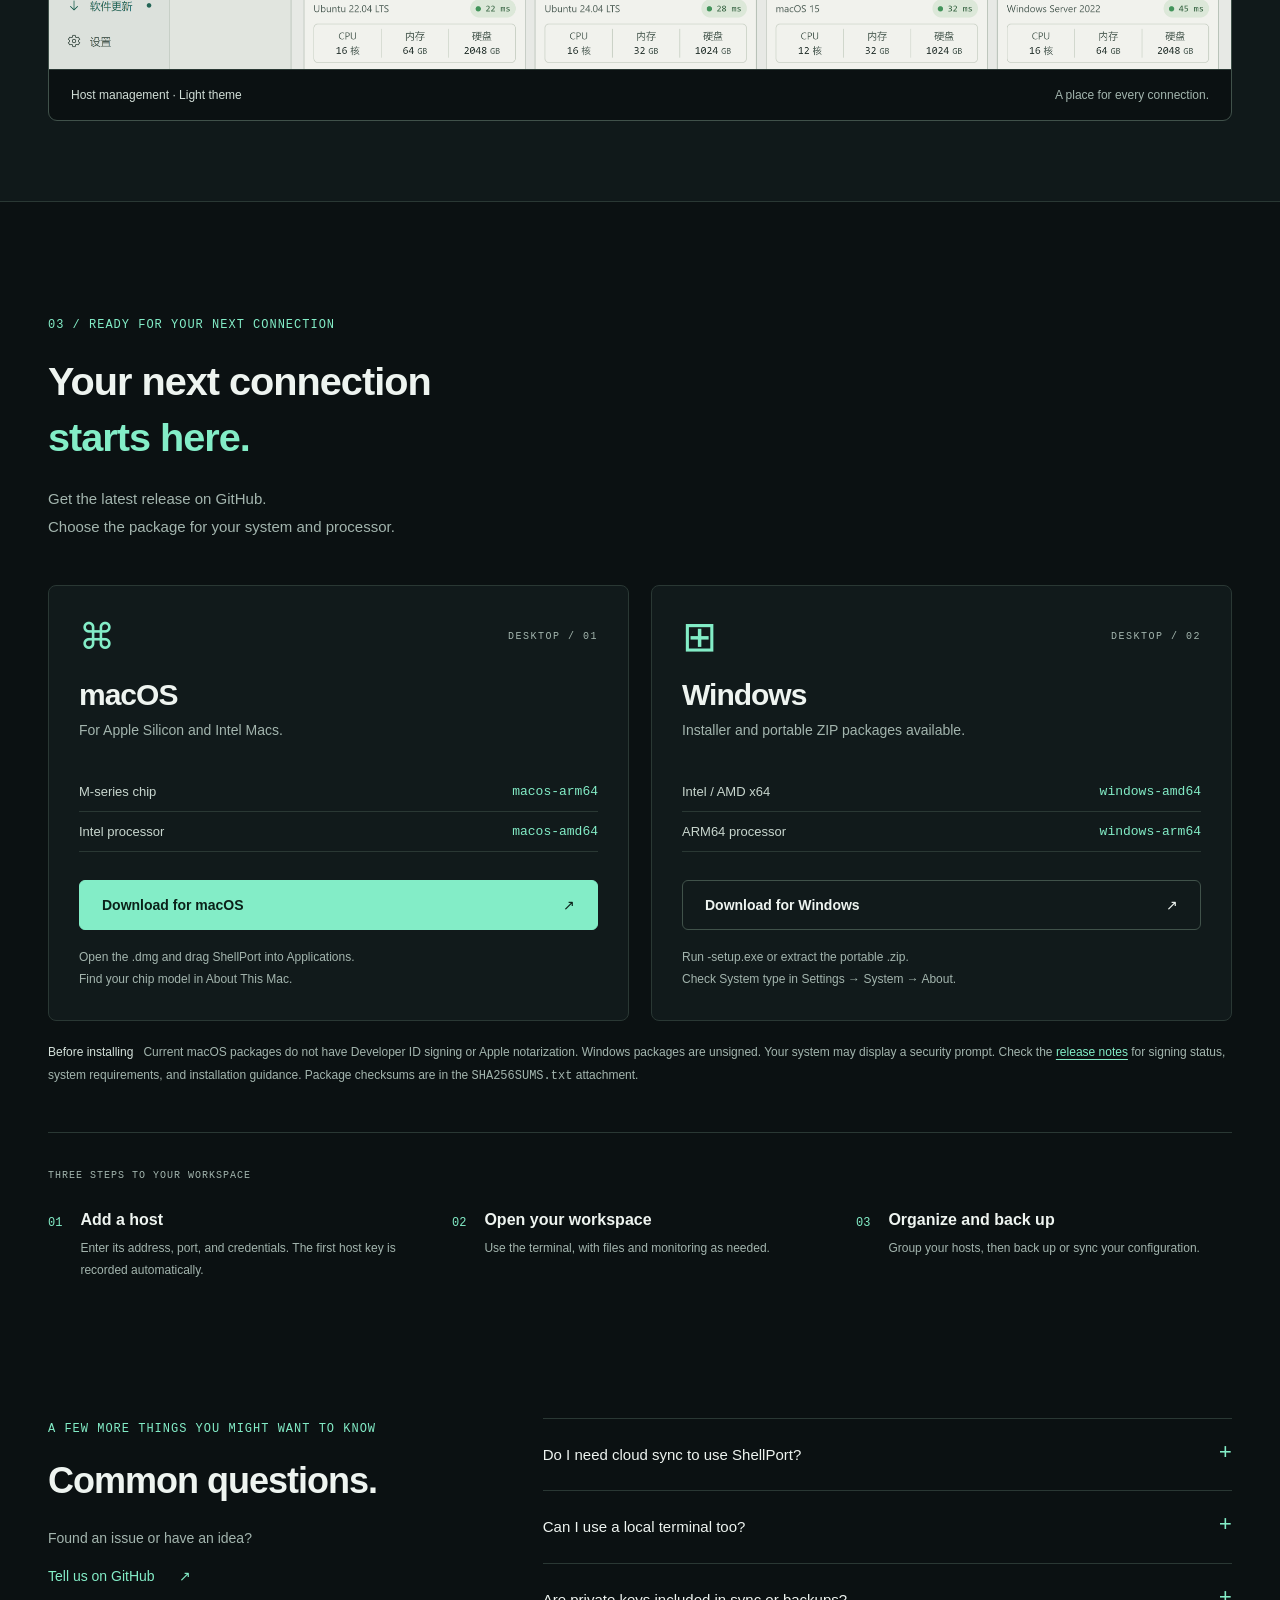
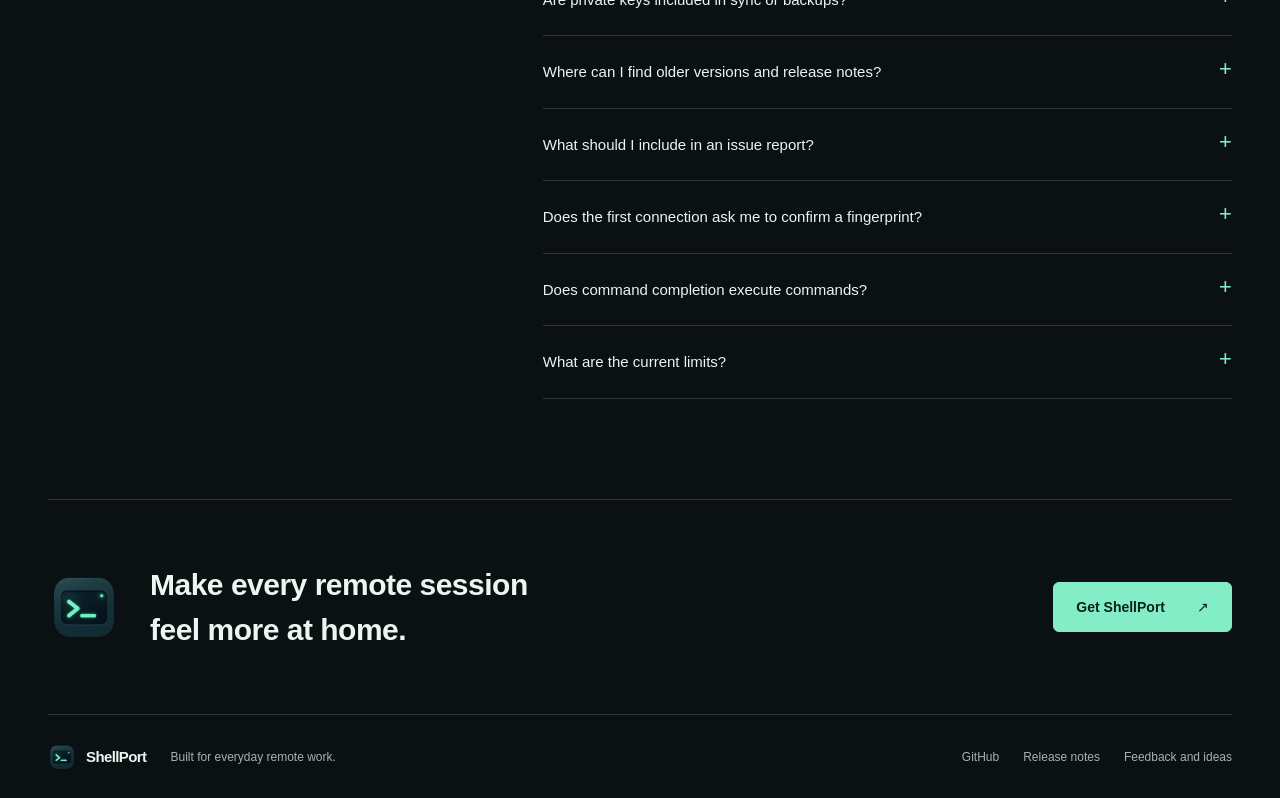
==== commit 07eeda61: "docs: 更新命令补全功能说明、官网页面及推广配图" ====
--- a/site/en.html
+++ b/site/en.html
@@ -5,11 +5,11 @@
   <meta name="viewport" content="width=device-width, initial-scale=1">
   <meta name="color-scheme" content="dark">
   <meta name="theme-color" content="#0b1112">
-  <meta name="description" content="ShellPort brings SSH and native local terminals, SFTP files, text editing, system monitoring, and encrypted WebDAV configuration sync into one workspace for macOS and Windows.">
+  <meta name="description" content="ShellPort brings SSH and native local terminals, command completion, SFTP files, text editing, system monitoring, and encrypted WebDAV configuration sync into one workspace for macOS and Windows.">
   <meta property="og:type" content="website">
   <meta property="og:title" content="ShellPort · Your servers. Your workflow. Connected.">
   <meta property="og:description" content="SSH and local terminals, file editing, system monitoring, and configuration backups. One workspace for macOS and Windows.">
-  <meta property="og:image" content="https://conghuahuadan.github.io/ShellPort/assets/workspace.webp">
+  <meta property="og:image" content="https://conghuahuadan.github.io/ShellPort/assets/workspace-overview.webp">
   <meta property="og:url" content="https://conghuahuadan.github.io/ShellPort/en.html">
   <title>ShellPort · Your servers. Your workflow. Connected.</title>
   <link rel="icon" type="image/png" href="assets/appicon.png">
@@ -44,18 +44,18 @@
       <div class="connection-line" aria-hidden="true"><span class="prompt-mark">~</span><code id="connection-command">ssh your-next-server</code><span class="typing-cursor">▍</span><span class="connection-label"><i></i> CONNECT. WORK. FLOW.</span></div>
       <figure class="hero-figure">
         <div class="frame-top"><span><i></i><i></i><i></i></span><span>ShellPort / Workspace</span><span class="frame-tag">SSH · SFTP · MONITOR</span></div>
-        <img src="assets/workspace.webp" width="1560" height="980" alt="ShellPort dark workspace with a file tree, SSH terminal, and system monitoring side by side" fetchpriority="high">
-        <figcaption><span>Files on the left. Terminal at the center. Status in view.</span><span>Stay focused. Keep the big picture. <span aria-hidden="true">↗</span></span></figcaption>
+        <img src="assets/workspace-overview.webp" width="1560" height="980" alt="ShellPort dark workspace with a file tree, SSH terminal, and system monitoring side by side" fetchpriority="high">
+        <figcaption><span>Files on the left. Terminal at the center. Status in view.</span><span>UI illustration · Sample data</span></figcaption>
       </figure>
     </section>
     <section id="features" class="features wrap section" aria-labelledby="features-title">
       <div class="section-heading"><p class="eyebrow">01 / YOUR EVERYDAY TOOLS, TOGETHER</p><h2 id="features-title">From connection to action.<br>All in one place.</h2><p>Read logs, edit configuration, move files, and watch resources.<br>Keep a connected workflow inside one workspace.</p></div>
       <div class="feature-grid">
-        <article><span class="feature-number">01 / CONNECT</span><h3>A place for every host</h3><p>Group, search, sort, and diagnose hosts. Connect with a password or an OpenSSH/PEM key added by file selection, drag and drop, or paste. Keys are encrypted locally.</p><span class="feature-foot">Host groups / Key import / Diagnostics</span></article>
-        <article><span class="feature-number">02 / WORK</span><h3>Room to work in parallel</h3><p>Reorder tabs, work independently in horizontal or vertical splits, and search the current pane’s output. Native local shells include local file and monitoring panels.</p><span class="feature-foot">Split terminals / Output search / Local workspace</span></article>
+        <article><span class="feature-number">01 / CONNECT</span><h3>A place for every host</h3><p>Group, search, sort, and diagnose hosts. Open terminals from recent connections or all hosts. Connect with a password or an OpenSSH/PEM key added by file selection, drag and drop, or paste. Keys are encrypted locally.</p><span class="feature-foot">Host groups / Key import / Diagnostics</span></article>
+        <article><span class="feature-number">02 / WORK</span><h3>Room to work in parallel</h3><p>Reorder tabs, work independently in horizontal or vertical splits, and search the current pane’s output. Find command candidates and offline descriptions beside the cursor. Native local shells include local file and monitoring panels.</p><span class="feature-foot">Independent splits / Command completion / Offline descriptions</span></article>
         <article><span class="feature-number">03 / TRANSFER</span><h3>Files within reach</h3><p>Browse SFTP files, bookmark paths, and edit permissions. Drop files or upload folders as archives. Pause, resume, and retry transfers. Edit local or remote text with save conflict checks.</p><span class="feature-foot">Drop to upload / Transfer speeds / Conflict checks</span></article>
         <article><span class="feature-number">04 / OBSERVE</span><h3>Know what is happening</h3><p>Keep an eye on CPU, memory, network, and disks. Explore processes, connections, and file systems. Metrics depend on the target system and permissions.</p><span class="feature-foot">Resource trends / Processes / System details</span></article>
-        <article><span class="feature-number">05 / KEEP</span><h3>Your configuration, your way</h3><p>Export selected configuration, review import conflicts, and retain recovery snapshots. Connect your own HTTPS WebDAV service for encrypted sync and cloud backup creation and recovery.</p><span class="feature-foot">Recovery snapshots / Encrypted sync / Cloud backups</span></article>
+        <article><span class="feature-number">05 / KEEP</span><h3>Your configuration, your way</h3><p>Export selected configuration, review import conflicts, and retain recovery snapshots. Connect your own HTTPS WebDAV service for encrypted sync and cloud backup creation and recovery, with built-in WebDAV setup guides.</p><span class="feature-foot">Recovery snapshots / Encrypted sync / Cloud backups</span></article>
         <article><span class="feature-number">06 / MAKE IT YOURS</span><h3>Make yourself at home</h3><p>Choose Chinese or English, themes, fonts, and shortcuts. Remember window placement or keep work in the background with tray access. Install verified updates and export diagnostic logs.</p><span class="feature-foot">Appearance / Background mode / Update installation</span></article>
       </div>
     </section>
@@ -63,6 +63,10 @@
       <div class="wrap">
         <div class="section-heading"><p class="eyebrow">02 / SPACE FOR YOUR WORKFLOW</p><h2 id="workspace-title">Side by side.<span> Stay in context.</span></h2><p>Read logs in one pane. Run commands in another.<br>Keep files and monitoring in view as you work.</p></div>
         <figure class="screenshot"><img src="assets/split-terminal.webp" width="1560" height="980" alt="Two SSH terminals sharing a file tree and resource monitoring panels" loading="lazy" decoding="async"><figcaption><span>Split terminals</span><span>Keep your context. Find your flow.</span></figcaption></figure>
+        <div class="completion-intro">
+          <div><p class="eyebrow">FIND COMMANDS AS YOU TYPE</p><h2>Hints at the cursor.<br>Keep working in your shell.</h2></div>
+          <div><p>Find commands from the current connection with prefix, substring, and fuzzy matching. Read bundled Chinese and English tldr-pages descriptions offline.</p><p>Select with arrow keys. <kbd>Tab</kbd> / <kbd>Enter</kbd> inserts the name; release the key and press <kbd>Enter</kbd> again to execute. <kbd>Esc</kbd> dismisses. Arguments and paths use shell completion. Shell history is never read.</p></div>
+        </div>
         <div class="light-intro"><div><p class="eyebrow">A DIFFERENT LIGHT. THE SAME FOCUS.</p><h2>Calm in dark. Clear in light.</h2></div><p>From hosts to terminal sessions,<br> choose the look that fits your surroundings.</p></div>
         <figure class="screenshot"><img src="assets/hosts-light.webp" width="1560" height="980" alt="Host management in the light theme, with environment groups, search, and system information cards" loading="lazy" decoding="async"><figcaption><span>Host management · Light theme</span><span>A place for every connection.</span></figcaption></figure>
       </div>
@@ -81,10 +85,11 @@
       <div class="faq-list">
         <details><summary>Do I need cloud sync to use ShellPort?</summary><p>No ShellPort account is required. WebDAV is off by default and uses your chosen HTTPS service. Confirm the scope and initial strategy to enable startup and normal-exit sync when authorization is valid and no conflicts occur. Manual sync is available; conflicts require confirmation. Built-in cloud and membership services are not currently available.</p></details>
         <details><summary>Can I use a local terminal too?</summary><p>Yes. Open a native local terminal from the hosts page without creating an SSH host. File browsing, text editing, and monitoring use local data. Local files and per-tab local bookmarks are excluded from configuration backups and sync.</p></details>
-        <details><summary>Are private keys included in sync or backups?</summary><p>No. Private keys are encrypted locally and excluded from exports and sync; passphrases are used only for the current operation. Login passwords are excluded by default and require explicit selection. WebDAV documents are encrypted as a whole. Local JSON leaves host addresses and other configuration readable; password fields use a built-in portable key, which is not master-password protection. Keep backups safe.</p></details>
+        <details><summary>Are private keys included in sync or backups?</summary><p>No. Private keys are encrypted locally and excluded from exports and sync; passphrases are used only for the current operation. Login passwords are excluded by default and require explicit selection. WebDAV documents are encrypted as a whole using a key derived from the WebDAV password; this does not guarantee that the provider cannot decrypt them. Local JSON leaves host addresses and other configuration readable; password fields use a built-in portable key, which is not master-password protection. Keep backups safe.</p></details>
         <details><summary>Where can I find older versions and release notes?</summary><p>Find past versions, release notes, and packages in <a href="https://github.com/conghuahuadan/ShellPort/releases">Releases</a>. You can also share issues and ideas on GitHub.</p></details>
         <details><summary>What should I include in an issue report?</summary><p>Include your operating system, processor architecture, ShellPort version, reproduction steps, and expected and actual results. Screenshots or sanitized logs help. Do not upload passwords, private keys, databases, local encryption key files, or unsanitized logs.</p></details>
         <details><summary>Does the first connection ask me to confirm a fingerprint?</summary><p>The first SSH connection or connection test automatically records the host key for that address and port, without a confirmation dialog. Later key changes block the connection. Host fingerprints stay on the device and are excluded from configuration sync.</p></details>
+        <details><summary>Does command completion execute commands?</summary><p>No. It appears at recognized command input positions and only inserts a command name. Press Enter again to execute. It does not generate AI commands or guarantee coverage of temporary aliases, functions, or PATH changes in the active shell. Some commands may have no bundled description.</p></details>
         <details><summary>What are the current limits?</summary><p>Public packages target macOS and Windows; no Linux package is currently provided. Text editing supports regular text files up to 2 MiB. Monitoring and permission operations depend on the system and access rights. Jump hosts, SSH agents, hardware keys, keyboard-interactive MFA, and automatic reconnection are not currently supported.</p></details>
       </div>
     </section>
--- a/site/styles.css
+++ b/site/styles.css
@@ -288,3 +288,10 @@
   #signal-field { display: none; }
   .button:hover { transform: none; }
 }
+
+/* Command completion introduction shares the existing showcase layout. */
+.completion-intro { display: grid; grid-template-columns: 1fr 1fr; gap: 48px; align-items: start; margin: 64px 0; padding: 36px 0; border-top: 1px solid var(--line, #273b3a); border-bottom: 1px solid var(--line, #273b3a); }
+.completion-intro h2 { margin: 12px 0 0; font-size: clamp(28px, 3.5vw, 48px); line-height: 1.25; }
+.completion-intro p { line-height: 1.9; }
+.completion-intro kbd { padding: 2px 6px; border: 1px solid #45635f; border-radius: 4px; font: inherit; white-space: nowrap; }
+@media (max-width: 760px) { .completion-intro { grid-template-columns: 1fr; gap: 16px; margin: 40px 0; padding: 24px 0; } }
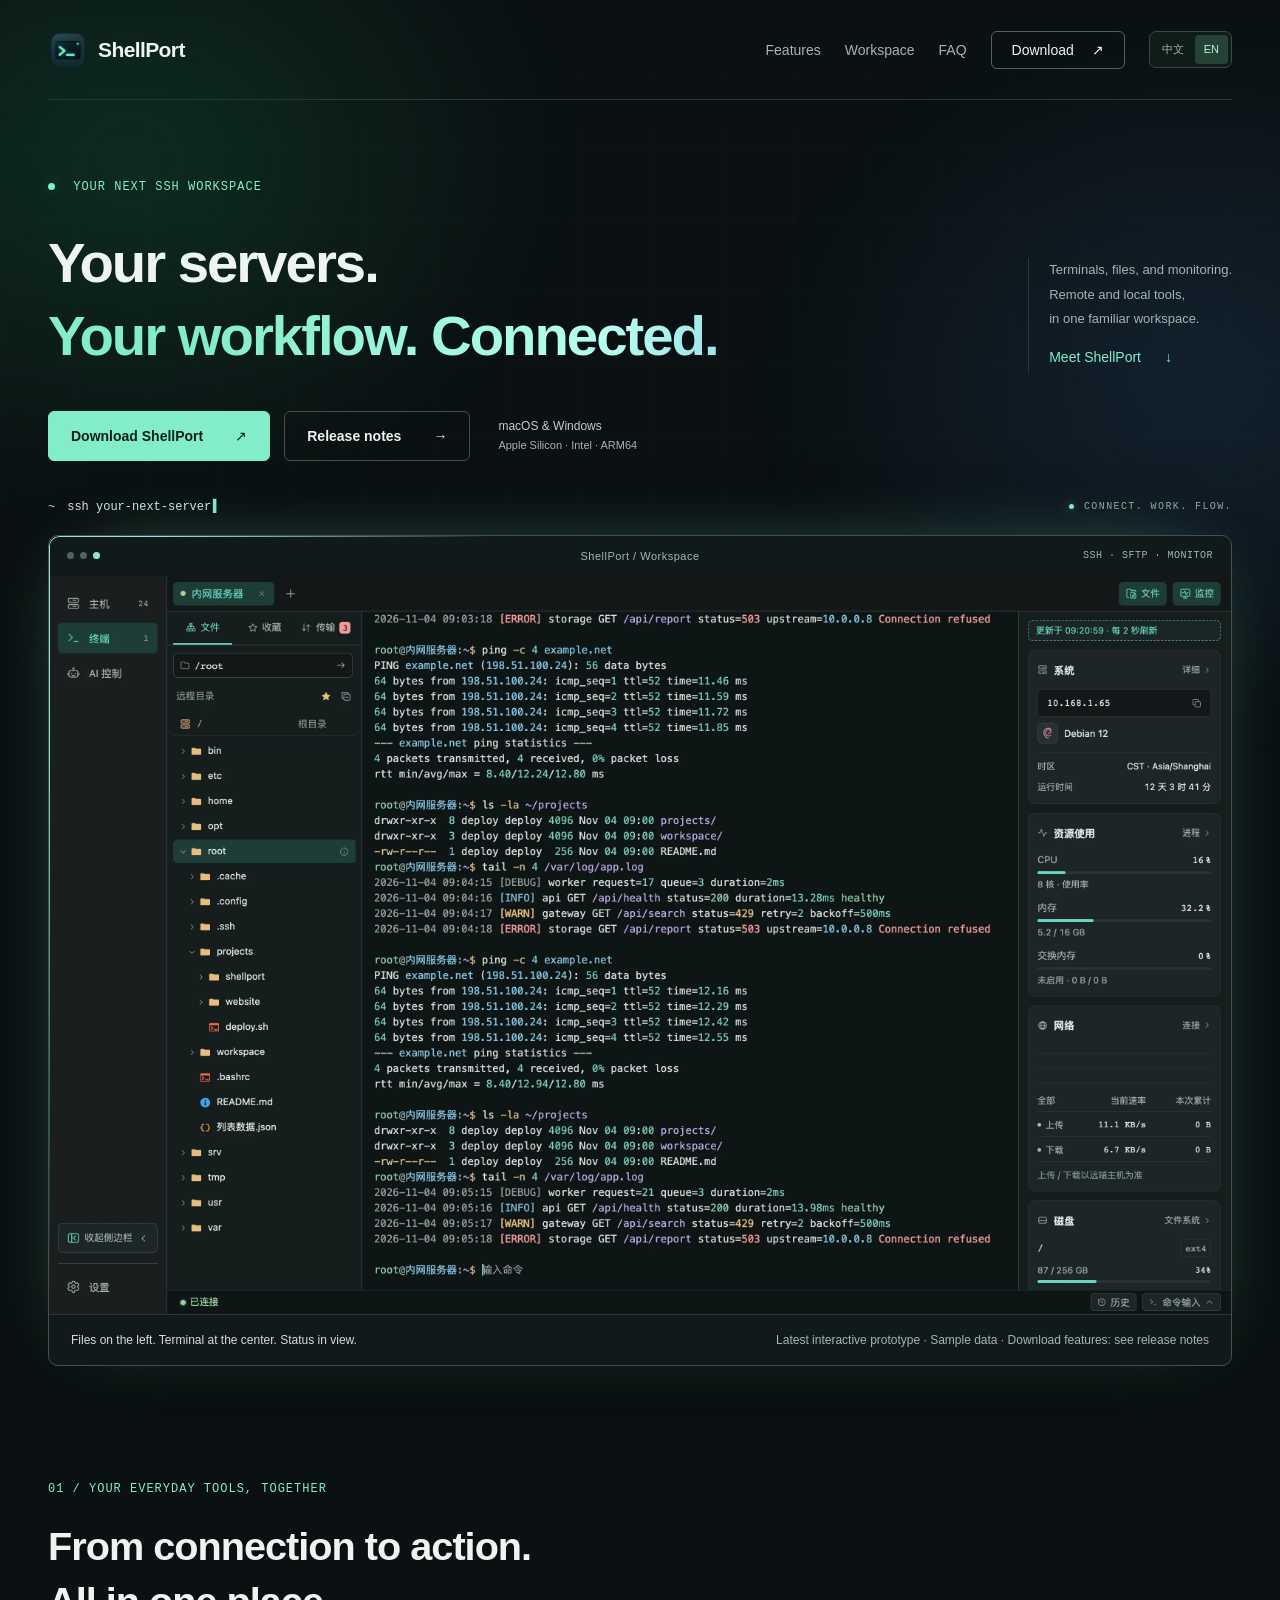
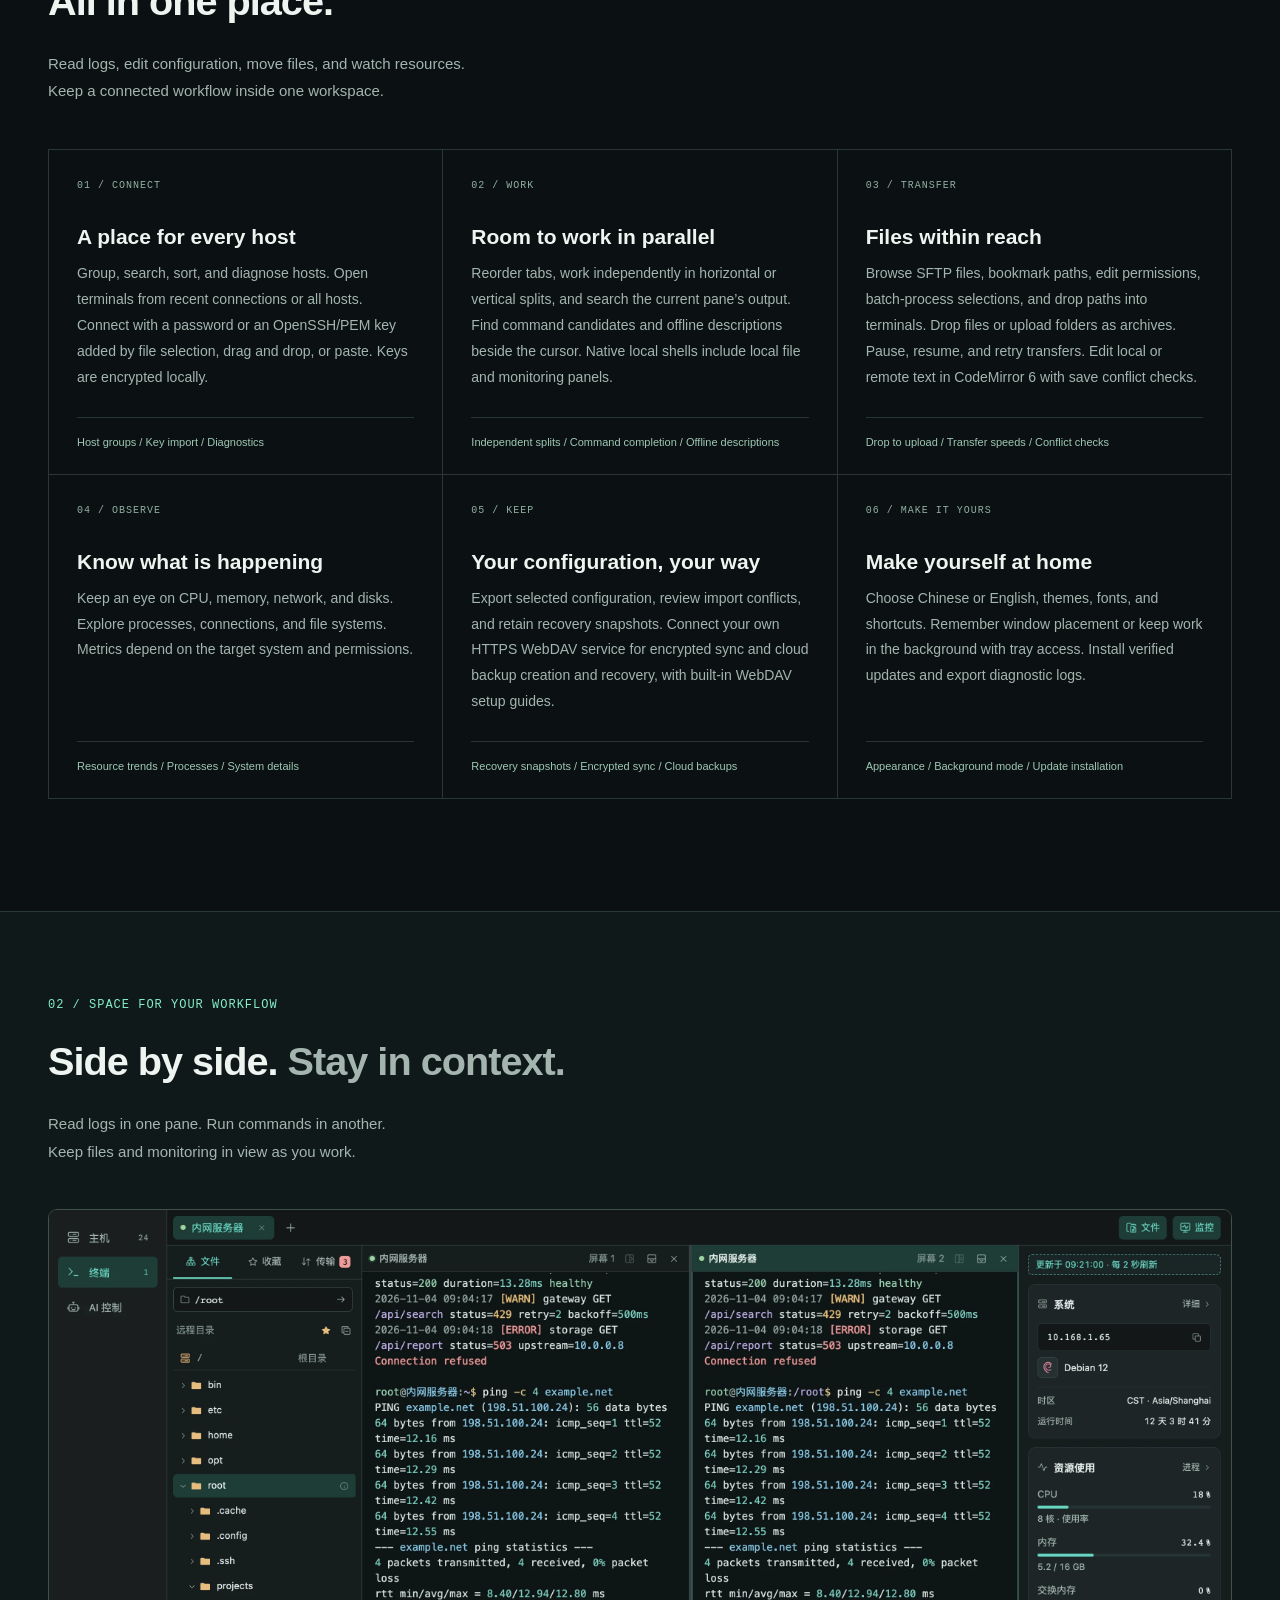
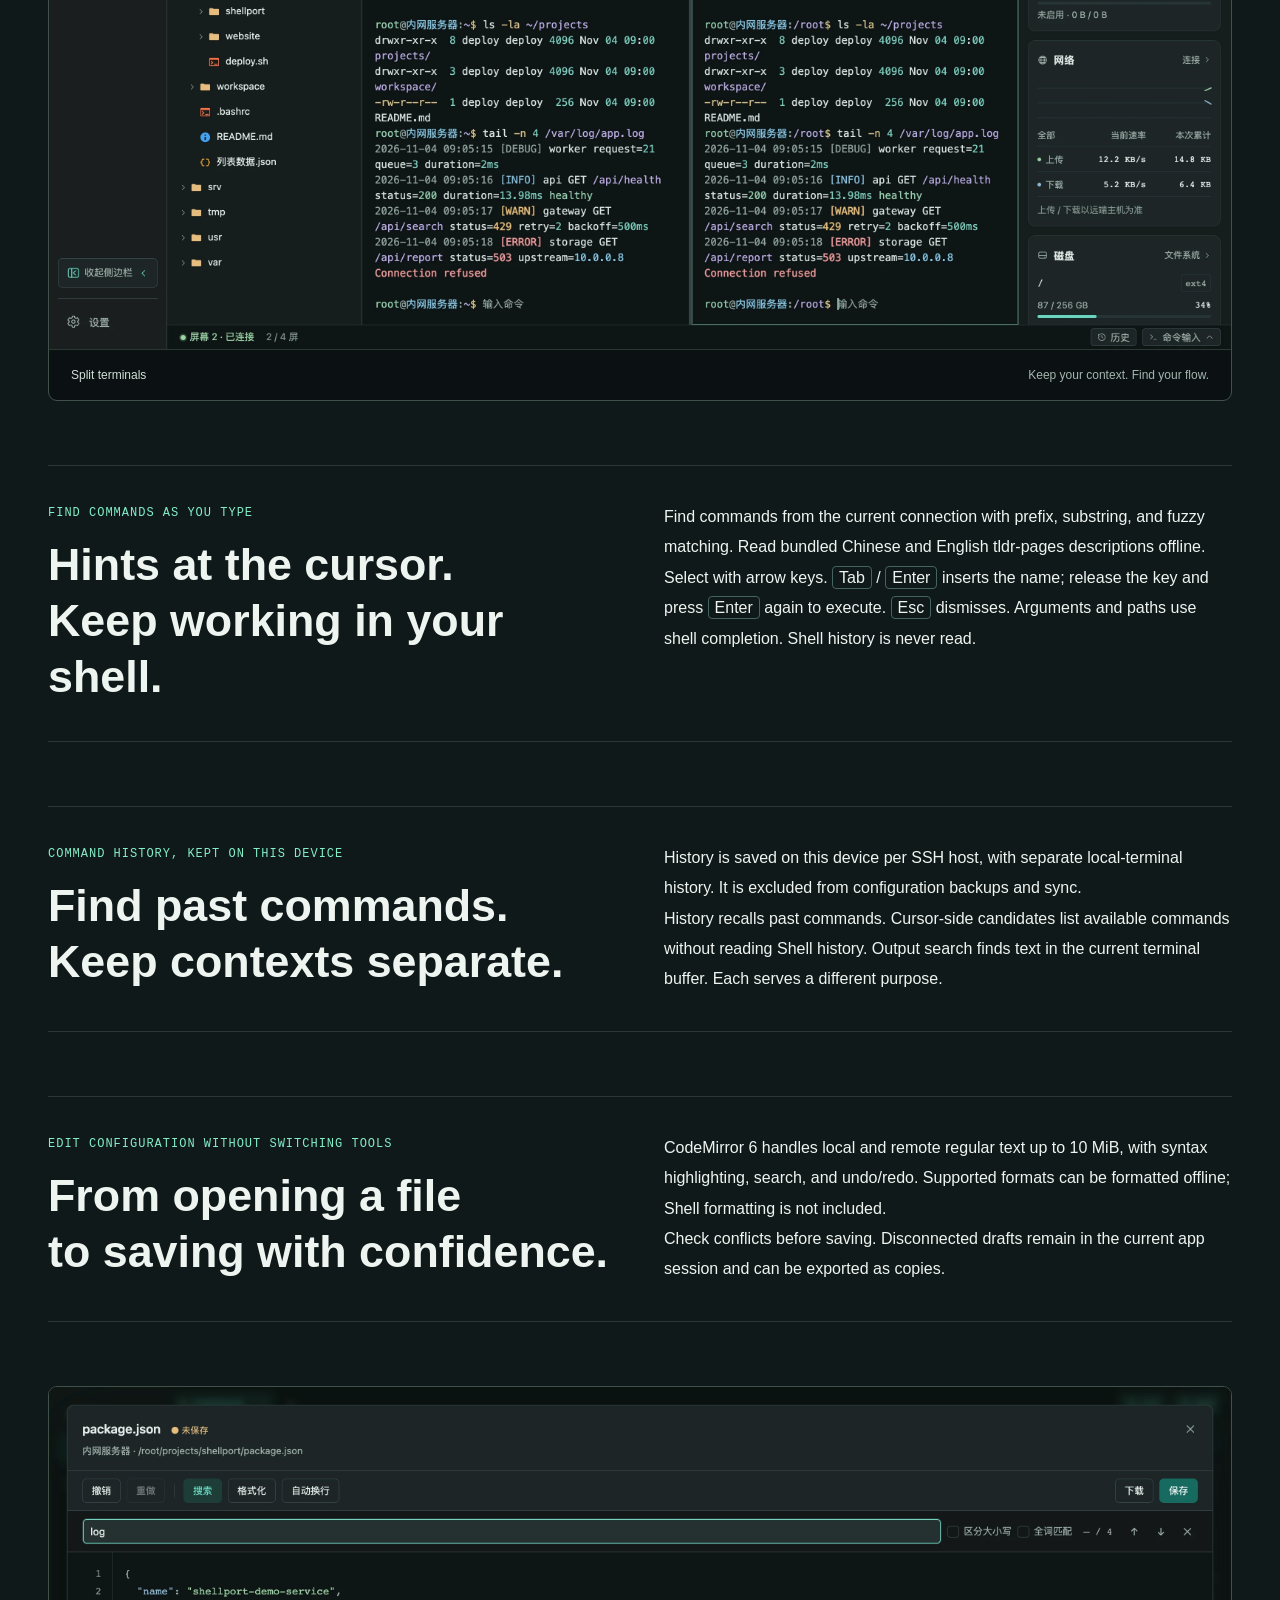
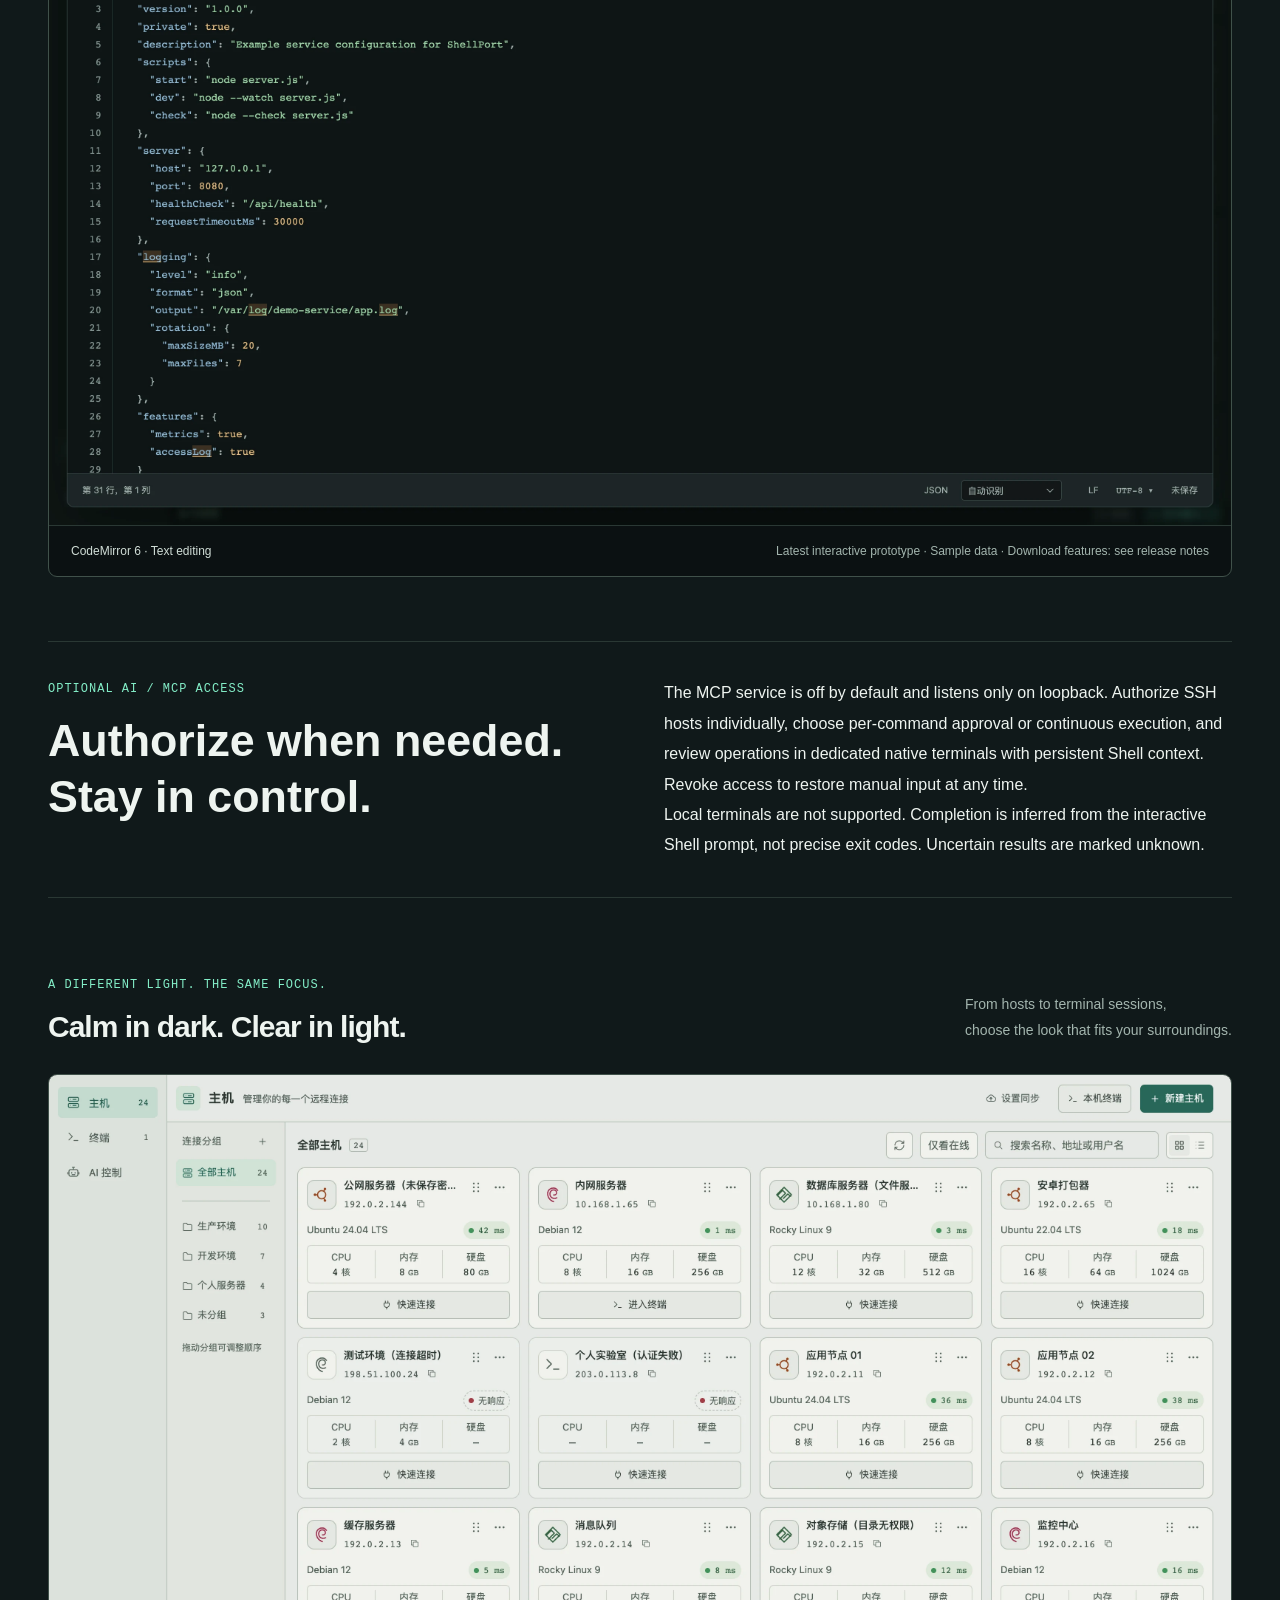
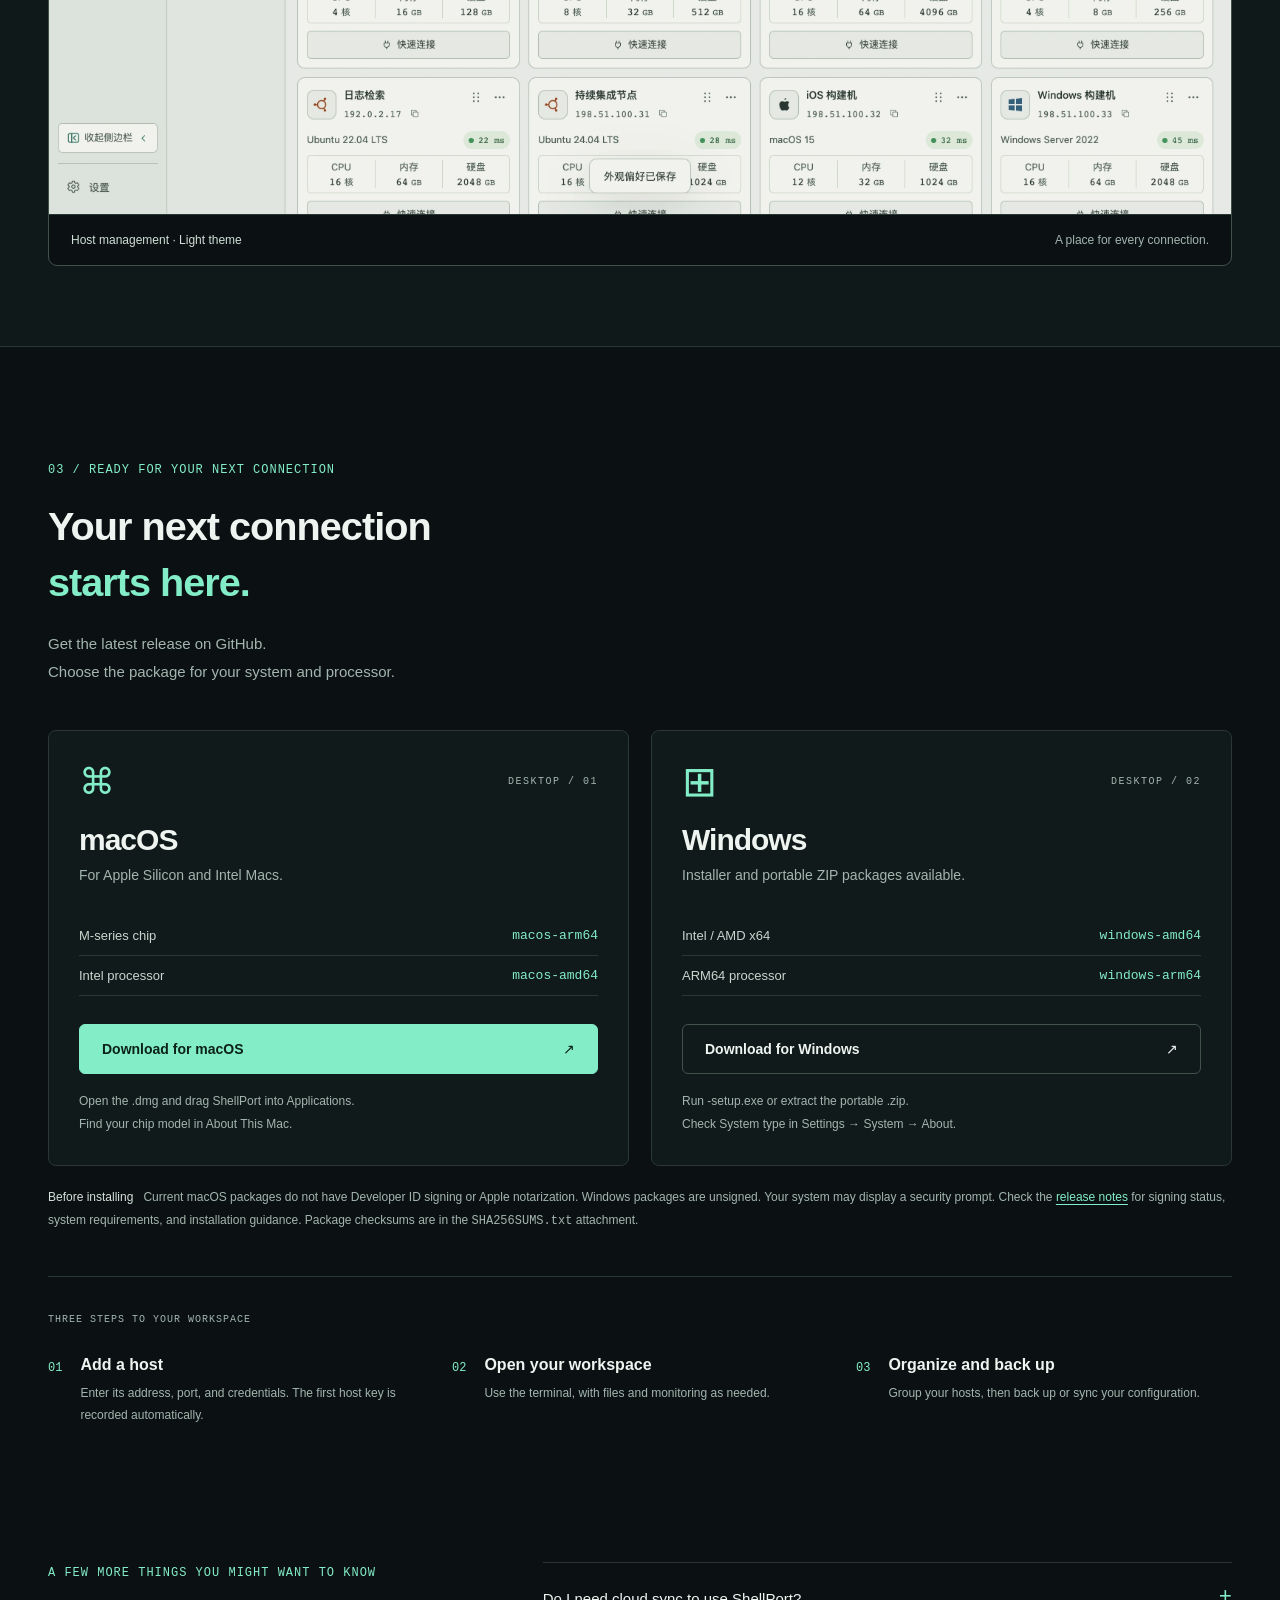
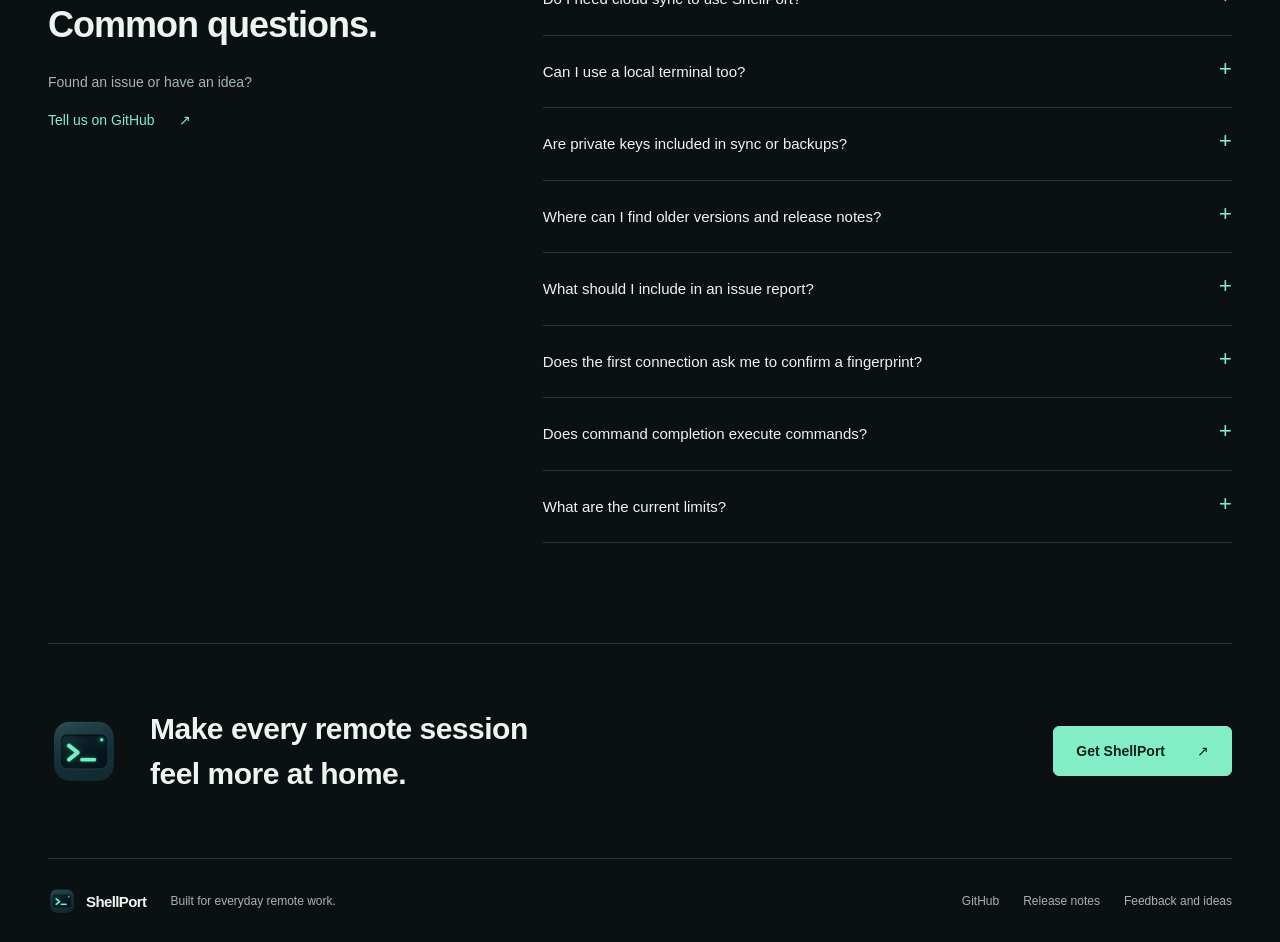
==== commit 60e5e733: "docs: 更新中英文功能说明、官网展示及产品截图" ====
--- a/site/en.html
+++ b/site/en.html
@@ -44,8 +44,8 @@
       <div class="connection-line" aria-hidden="true"><span class="prompt-mark">~</span><code id="connection-command">ssh your-next-server</code><span class="typing-cursor">▍</span><span class="connection-label"><i></i> CONNECT. WORK. FLOW.</span></div>
       <figure class="hero-figure">
         <div class="frame-top"><span><i></i><i></i><i></i></span><span>ShellPort / Workspace</span><span class="frame-tag">SSH · SFTP · MONITOR</span></div>
-        <img src="assets/workspace-overview.webp" width="1560" height="980" alt="ShellPort dark workspace with a file tree, SSH terminal, and system monitoring side by side" fetchpriority="high">
-        <figcaption><span>Files on the left. Terminal at the center. Status in view.</span><span>UI illustration · Sample data</span></figcaption>
+        <img src="assets/workspace-overview.webp" width="3200" height="2000" alt="ShellPort dark workspace with a file tree, SSH terminal, and system monitoring side by side" fetchpriority="high">
+        <figcaption><span>Files on the left. Terminal at the center. Status in view.</span><span>Latest interactive prototype · Sample data · Download features: see release notes</span></figcaption>
       </figure>
     </section>
     <section id="features" class="features wrap section" aria-labelledby="features-title">
@@ -53,7 +53,7 @@
       <div class="feature-grid">
         <article><span class="feature-number">01 / CONNECT</span><h3>A place for every host</h3><p>Group, search, sort, and diagnose hosts. Open terminals from recent connections or all hosts. Connect with a password or an OpenSSH/PEM key added by file selection, drag and drop, or paste. Keys are encrypted locally.</p><span class="feature-foot">Host groups / Key import / Diagnostics</span></article>
         <article><span class="feature-number">02 / WORK</span><h3>Room to work in parallel</h3><p>Reorder tabs, work independently in horizontal or vertical splits, and search the current pane’s output. Find command candidates and offline descriptions beside the cursor. Native local shells include local file and monitoring panels.</p><span class="feature-foot">Independent splits / Command completion / Offline descriptions</span></article>
-        <article><span class="feature-number">03 / TRANSFER</span><h3>Files within reach</h3><p>Browse SFTP files, bookmark paths, and edit permissions. Drop files or upload folders as archives. Pause, resume, and retry transfers. Edit local or remote text with save conflict checks.</p><span class="feature-foot">Drop to upload / Transfer speeds / Conflict checks</span></article>
+        <article><span class="feature-number">03 / TRANSFER</span><h3>Files within reach</h3><p>Browse SFTP files, bookmark paths, edit permissions, batch-process selections, and drop paths into terminals. Drop files or upload folders as archives. Pause, resume, and retry transfers. Edit local or remote text in CodeMirror 6 with save conflict checks.</p><span class="feature-foot">Drop to upload / Transfer speeds / Conflict checks</span></article>
         <article><span class="feature-number">04 / OBSERVE</span><h3>Know what is happening</h3><p>Keep an eye on CPU, memory, network, and disks. Explore processes, connections, and file systems. Metrics depend on the target system and permissions.</p><span class="feature-foot">Resource trends / Processes / System details</span></article>
         <article><span class="feature-number">05 / KEEP</span><h3>Your configuration, your way</h3><p>Export selected configuration, review import conflicts, and retain recovery snapshots. Connect your own HTTPS WebDAV service for encrypted sync and cloud backup creation and recovery, with built-in WebDAV setup guides.</p><span class="feature-foot">Recovery snapshots / Encrypted sync / Cloud backups</span></article>
         <article><span class="feature-number">06 / MAKE IT YOURS</span><h3>Make yourself at home</h3><p>Choose Chinese or English, themes, fonts, and shortcuts. Remember window placement or keep work in the background with tray access. Install verified updates and export diagnostic logs.</p><span class="feature-foot">Appearance / Background mode / Update installation</span></article>
@@ -62,13 +62,26 @@
     <section id="workspace" class="showcase section" aria-labelledby="workspace-title">
       <div class="wrap">
         <div class="section-heading"><p class="eyebrow">02 / SPACE FOR YOUR WORKFLOW</p><h2 id="workspace-title">Side by side.<span> Stay in context.</span></h2><p>Read logs in one pane. Run commands in another.<br>Keep files and monitoring in view as you work.</p></div>
-        <figure class="screenshot"><img src="assets/split-terminal.webp" width="1560" height="980" alt="Two SSH terminals sharing a file tree and resource monitoring panels" loading="lazy" decoding="async"><figcaption><span>Split terminals</span><span>Keep your context. Find your flow.</span></figcaption></figure>
+        <figure class="screenshot"><img src="assets/split-terminal.webp" width="3200" height="2000" alt="Two SSH terminals sharing a file tree and resource monitoring panels" loading="lazy" decoding="async"><figcaption><span>Split terminals</span><span>Keep your context. Find your flow.</span></figcaption></figure>
         <div class="completion-intro">
           <div><p class="eyebrow">FIND COMMANDS AS YOU TYPE</p><h2>Hints at the cursor.<br>Keep working in your shell.</h2></div>
           <div><p>Find commands from the current connection with prefix, substring, and fuzzy matching. Read bundled Chinese and English tldr-pages descriptions offline.</p><p>Select with arrow keys. <kbd>Tab</kbd> / <kbd>Enter</kbd> inserts the name; release the key and press <kbd>Enter</kbd> again to execute. <kbd>Esc</kbd> dismisses. Arguments and paths use shell completion. Shell history is never read.</p></div>
         </div>
+        <div class="completion-intro">
+          <div><p class="eyebrow">COMMAND HISTORY, KEPT ON THIS DEVICE</p><h2>Find past commands.<br>Keep contexts separate.</h2></div>
+          <div><p>History is saved on this device per SSH host, with separate local-terminal history. It is excluded from configuration backups and sync.</p><p>History recalls past commands. Cursor-side candidates list available commands without reading Shell history. Output search finds text in the current terminal buffer. Each serves a different purpose.</p></div>
+        </div>
+        <div class="completion-intro">
+          <div><p class="eyebrow">EDIT CONFIGURATION WITHOUT SWITCHING TOOLS</p><h2>From opening a file<br>to saving with confidence.</h2></div>
+          <div><p>CodeMirror 6 handles local and remote regular text up to 10 MiB, with syntax highlighting, search, and undo/redo. Supported formats can be formatted offline; Shell formatting is not included.</p><p>Check conflicts before saving. Disconnected drafts remain in the current app session and can be exported as copies.</p></div>
+        </div>
+        <figure class="screenshot"><img src="assets/text-editor.webp" width="3200" height="2000" alt="ShellPort text editor with syntax highlighting, search, and a file editing workspace" loading="lazy" decoding="async"><figcaption><span>CodeMirror 6 · Text editing</span><span>Latest interactive prototype · Sample data · Download features: see release notes</span></figcaption></figure>
+        <div class="completion-intro">
+          <div><p class="eyebrow">OPTIONAL AI / MCP ACCESS</p><h2>Authorize when needed.<br>Stay in control.</h2></div>
+          <div><p>The MCP service is off by default and listens only on loopback. Authorize SSH hosts individually, choose per-command approval or continuous execution, and review operations in dedicated native terminals with persistent Shell context. Revoke access to restore manual input at any time.</p><p>Local terminals are not supported. Completion is inferred from the interactive Shell prompt, not precise exit codes. Uncertain results are marked unknown.</p></div>
+        </div>
         <div class="light-intro"><div><p class="eyebrow">A DIFFERENT LIGHT. THE SAME FOCUS.</p><h2>Calm in dark. Clear in light.</h2></div><p>From hosts to terminal sessions,<br> choose the look that fits your surroundings.</p></div>
-        <figure class="screenshot"><img src="assets/hosts-light.webp" width="1560" height="980" alt="Host management in the light theme, with environment groups, search, and system information cards" loading="lazy" decoding="async"><figcaption><span>Host management · Light theme</span><span>A place for every connection.</span></figcaption></figure>
+        <figure class="screenshot"><img src="assets/hosts-light.webp" width="3200" height="2000" alt="Host management in the light theme, with environment groups, search, and system information cards" loading="lazy" decoding="async"><figcaption><span>Host management · Light theme</span><span>A place for every connection.</span></figcaption></figure>
       </div>
     </section>
     <section id="download" class="download wrap section" aria-labelledby="download-title">
@@ -90,7 +103,7 @@
         <details><summary>What should I include in an issue report?</summary><p>Include your operating system, processor architecture, ShellPort version, reproduction steps, and expected and actual results. Screenshots or sanitized logs help. Do not upload passwords, private keys, databases, local encryption key files, or unsanitized logs.</p></details>
         <details><summary>Does the first connection ask me to confirm a fingerprint?</summary><p>The first SSH connection or connection test automatically records the host key for that address and port, without a confirmation dialog. Later key changes block the connection. Host fingerprints stay on the device and are excluded from configuration sync.</p></details>
         <details><summary>Does command completion execute commands?</summary><p>No. It appears at recognized command input positions and only inserts a command name. Press Enter again to execute. It does not generate AI commands or guarantee coverage of temporary aliases, functions, or PATH changes in the active shell. Some commands may have no bundled description.</p></details>
-        <details><summary>What are the current limits?</summary><p>Public packages target macOS and Windows; no Linux package is currently provided. Text editing supports regular text files up to 2 MiB. Monitoring and permission operations depend on the system and access rights. Jump hosts, SSH agents, hardware keys, keyboard-interactive MFA, and automatic reconnection are not currently supported.</p></details>
+        <details><summary>What are the current limits?</summary><p>Public packages target macOS and Windows; no Linux package is currently provided. Text editing supports regular text files up to 10 MiB. Monitoring and permission operations depend on the system and access rights. Jump hosts, SSH agents, hardware keys, keyboard-interactive MFA, and automatic reconnection are not currently supported.</p></details>
       </div>
     </section>
     <section class="closing wrap"><img src="assets/appicon.png" width="72" height="72" alt="" loading="lazy"><h2>Make every remote session<br>feel more at home.</h2><a class="button primary" href="https://github.com/conghuahuadan/ShellPort/releases/latest">Get ShellPort <span aria-hidden="true">↗</span></a></section>
